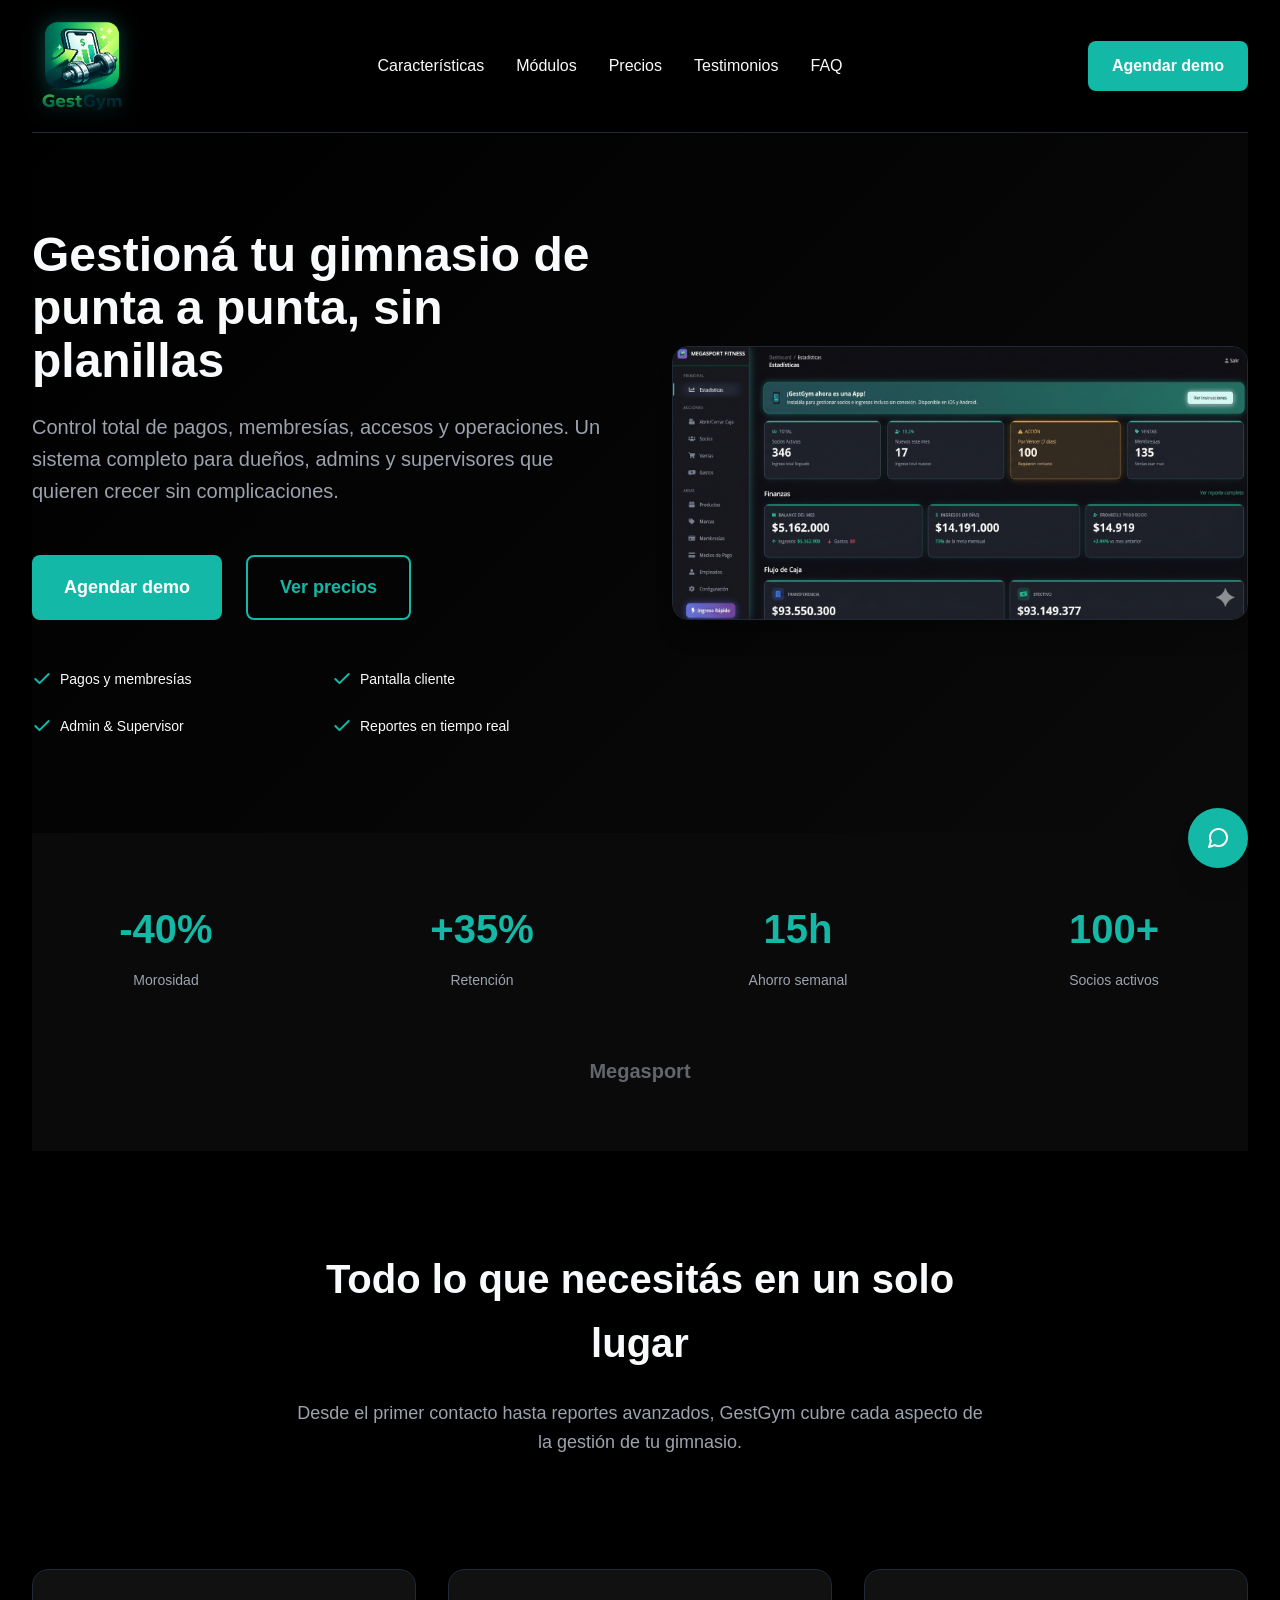
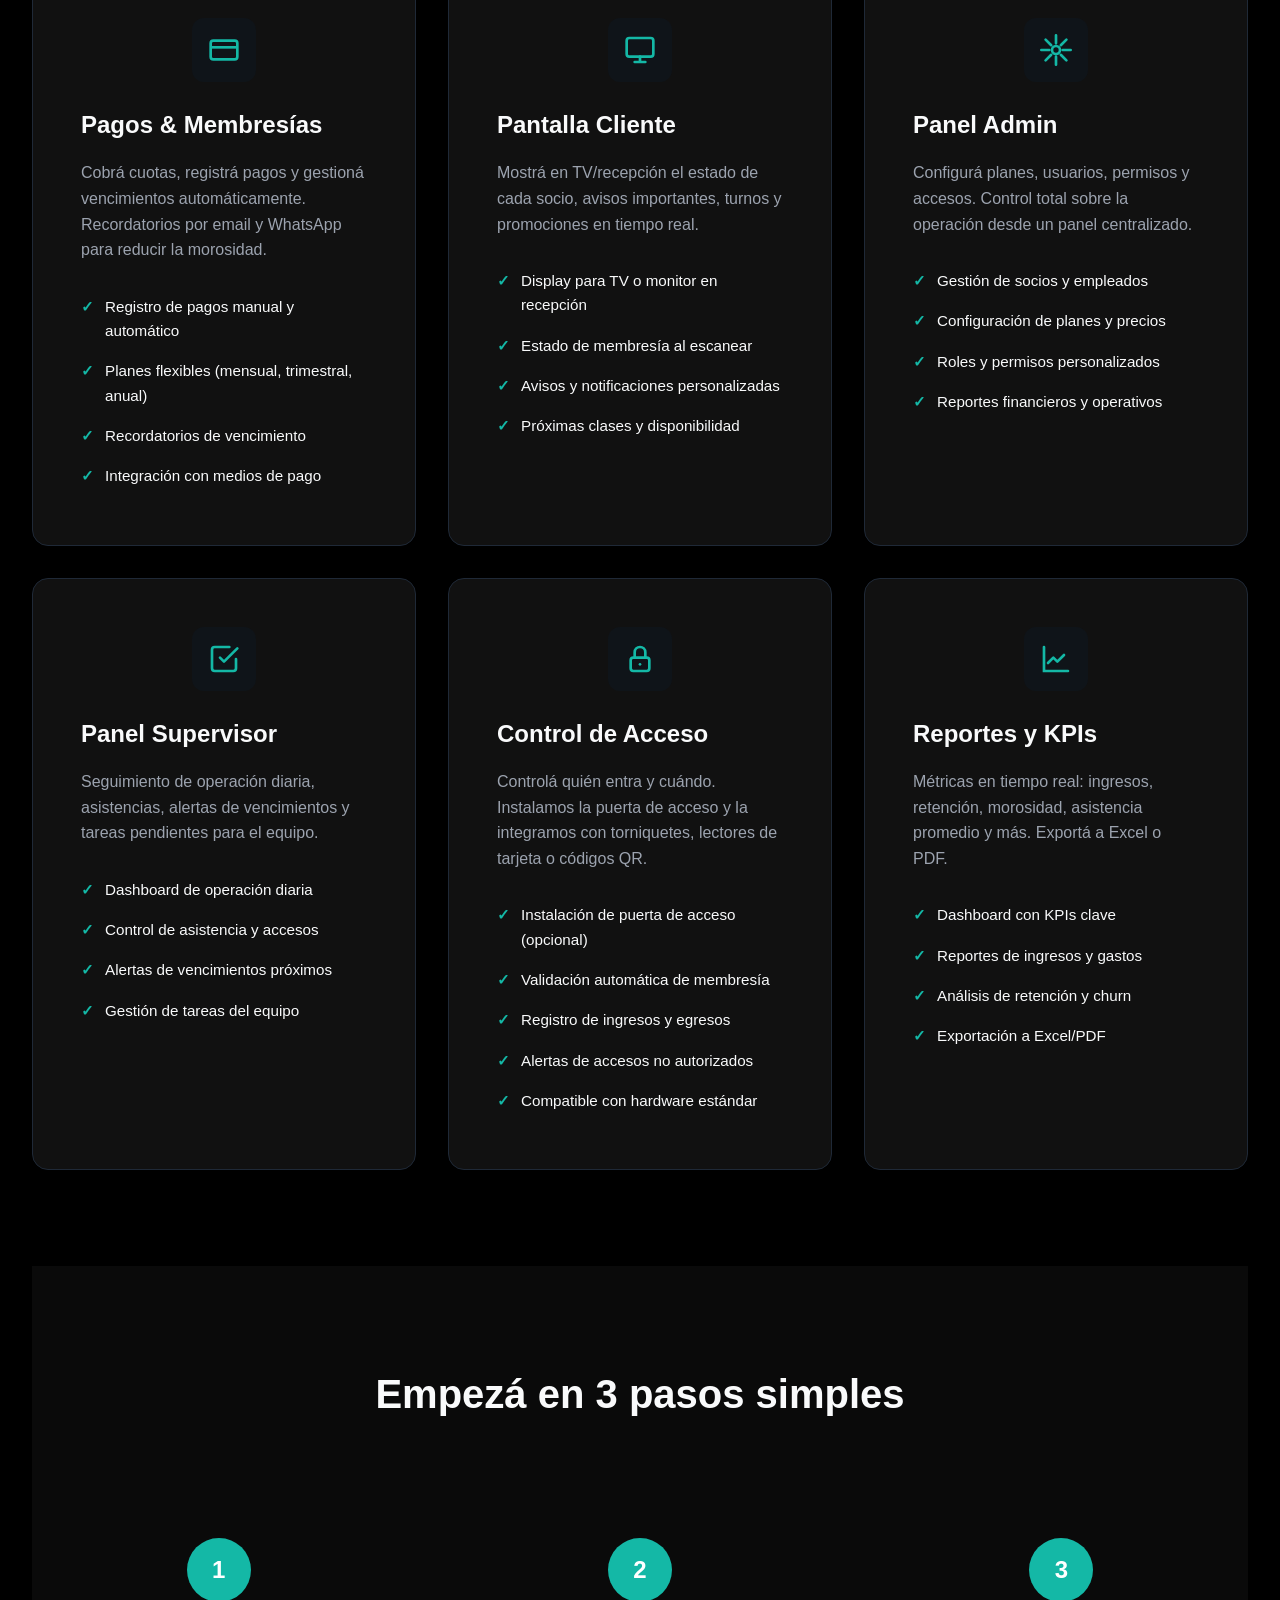
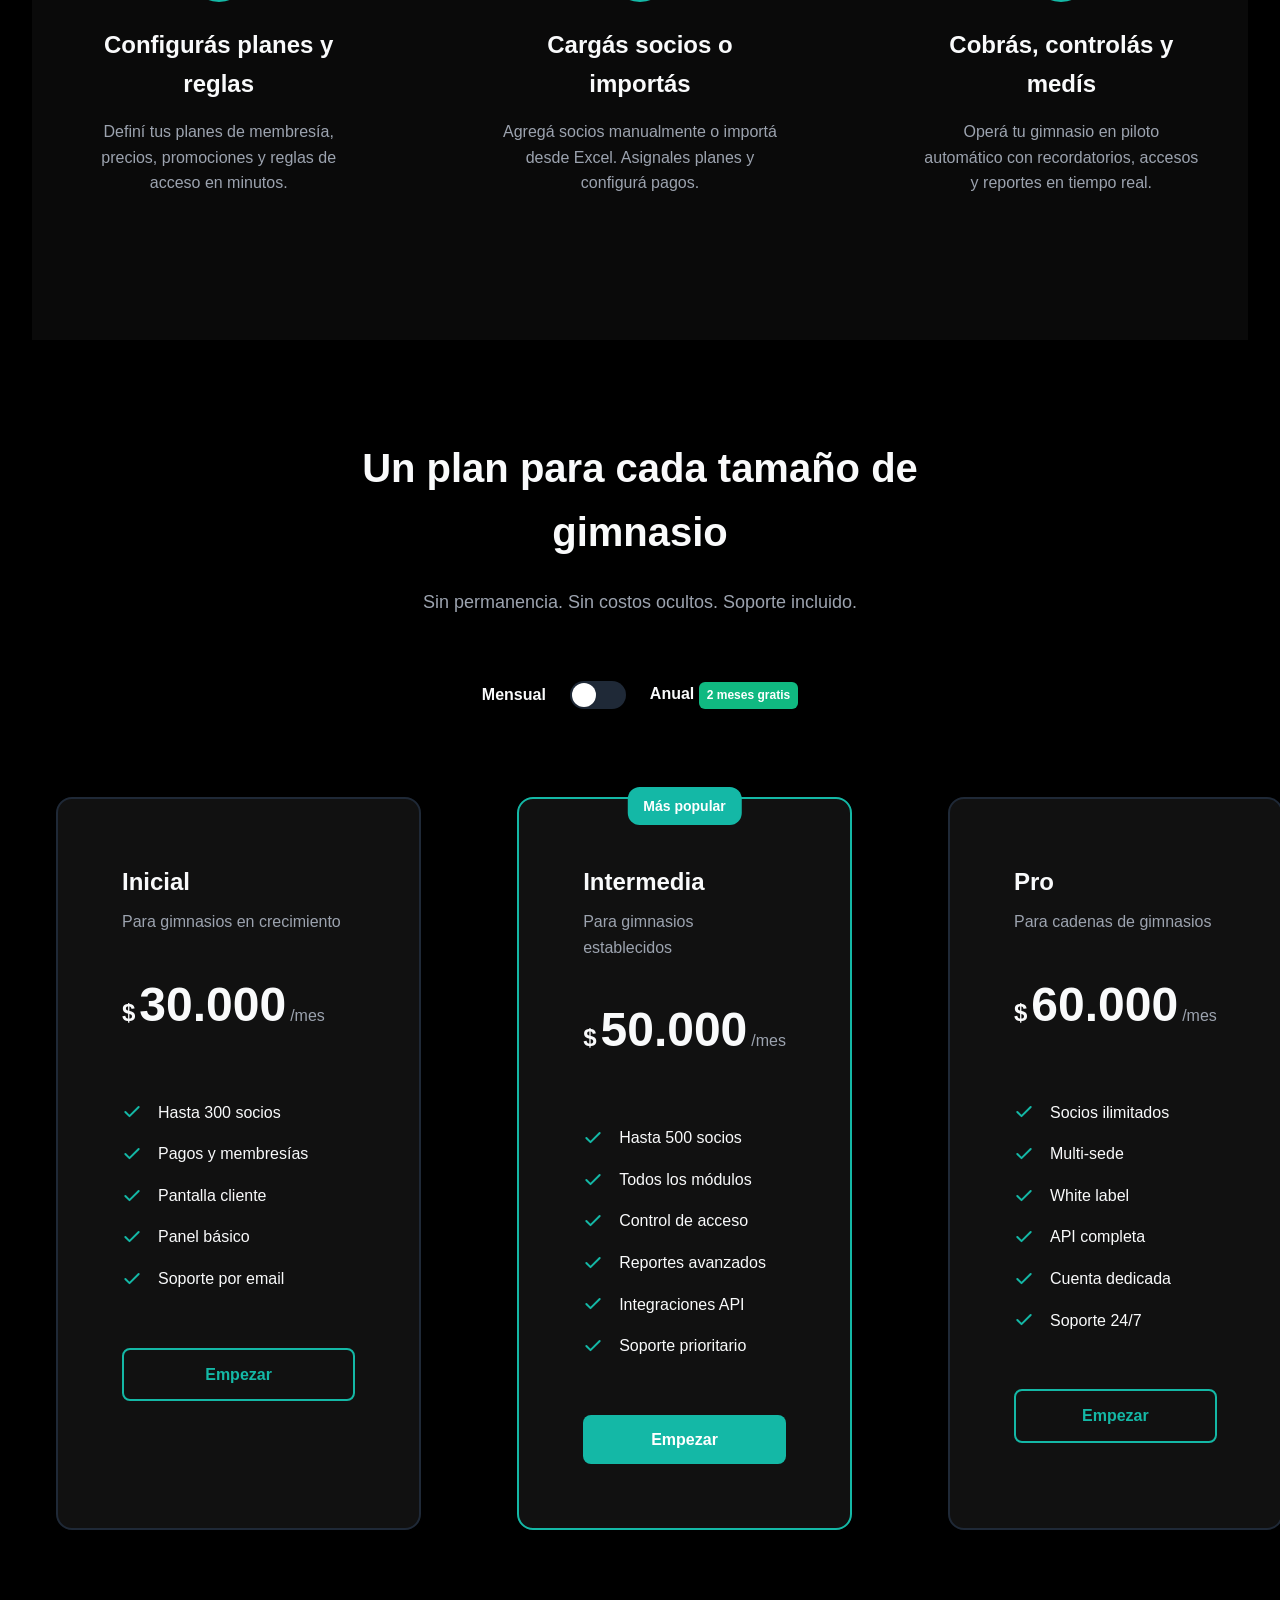
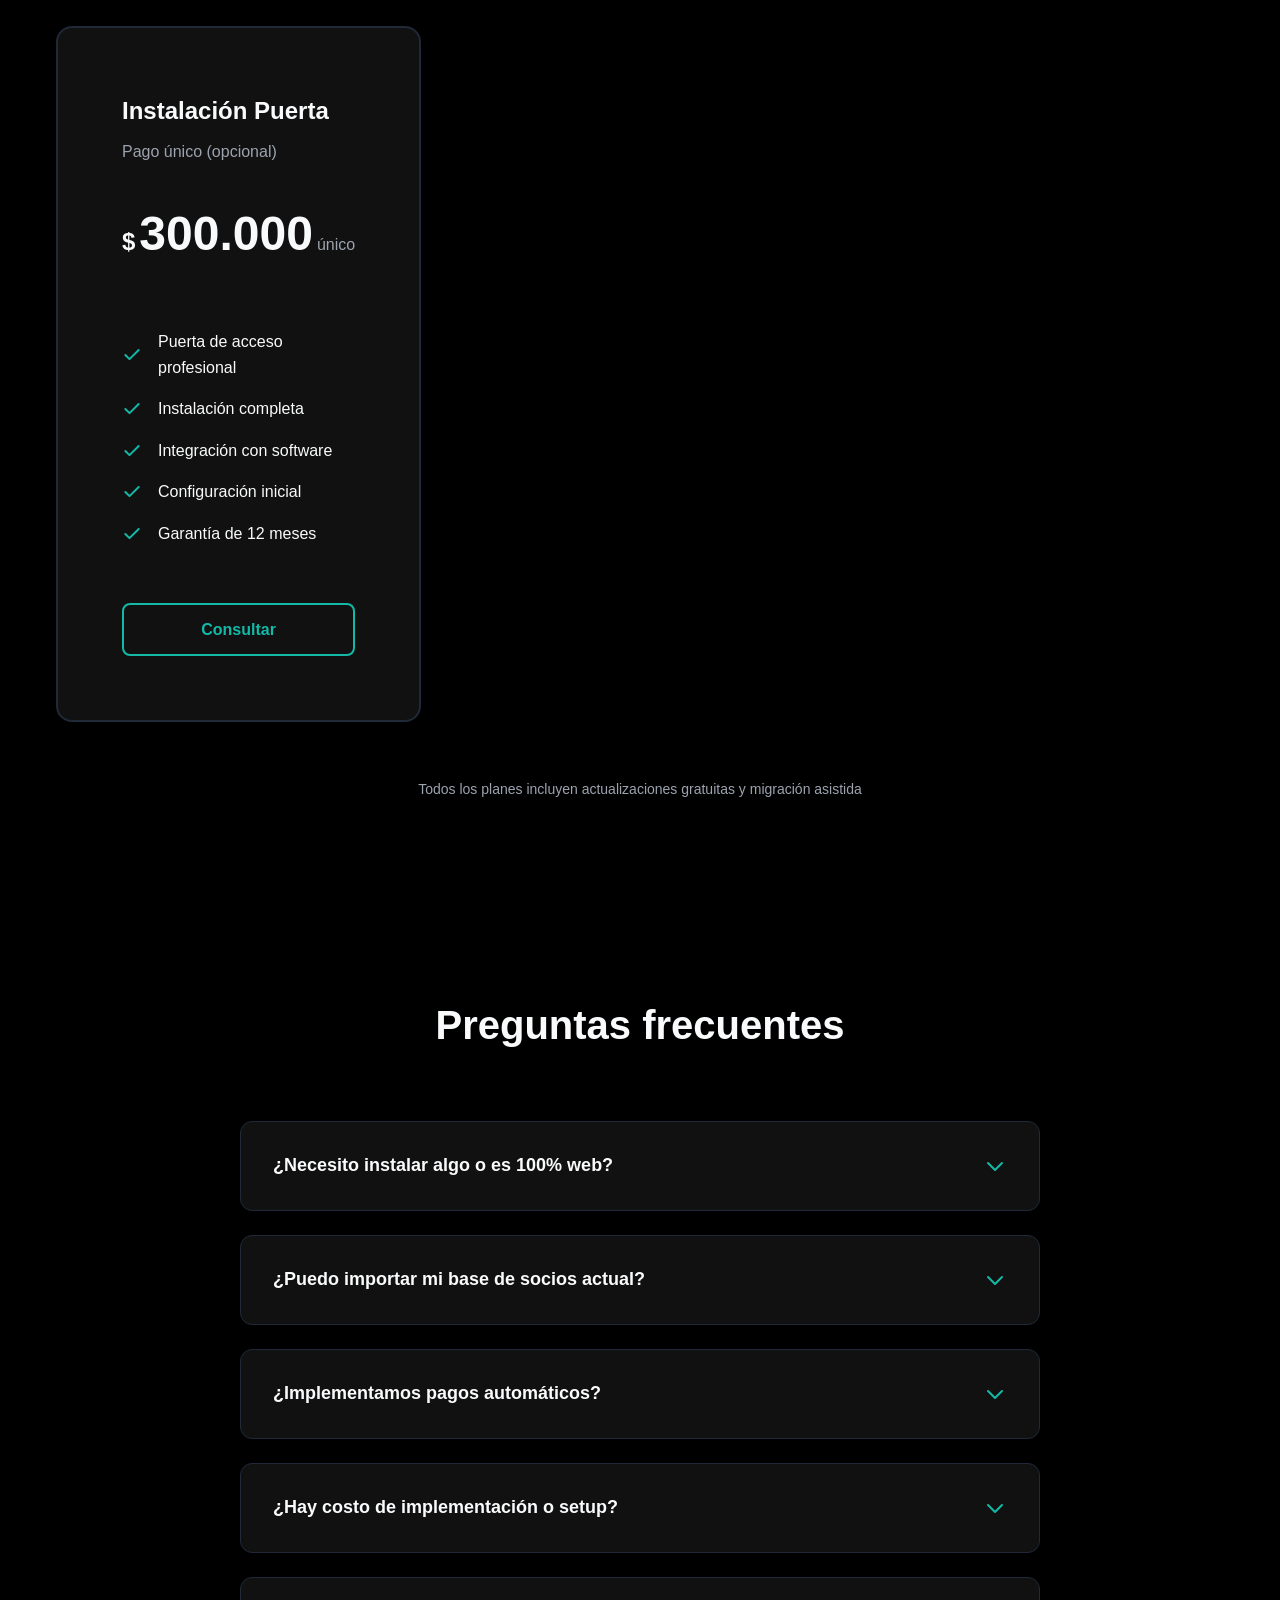
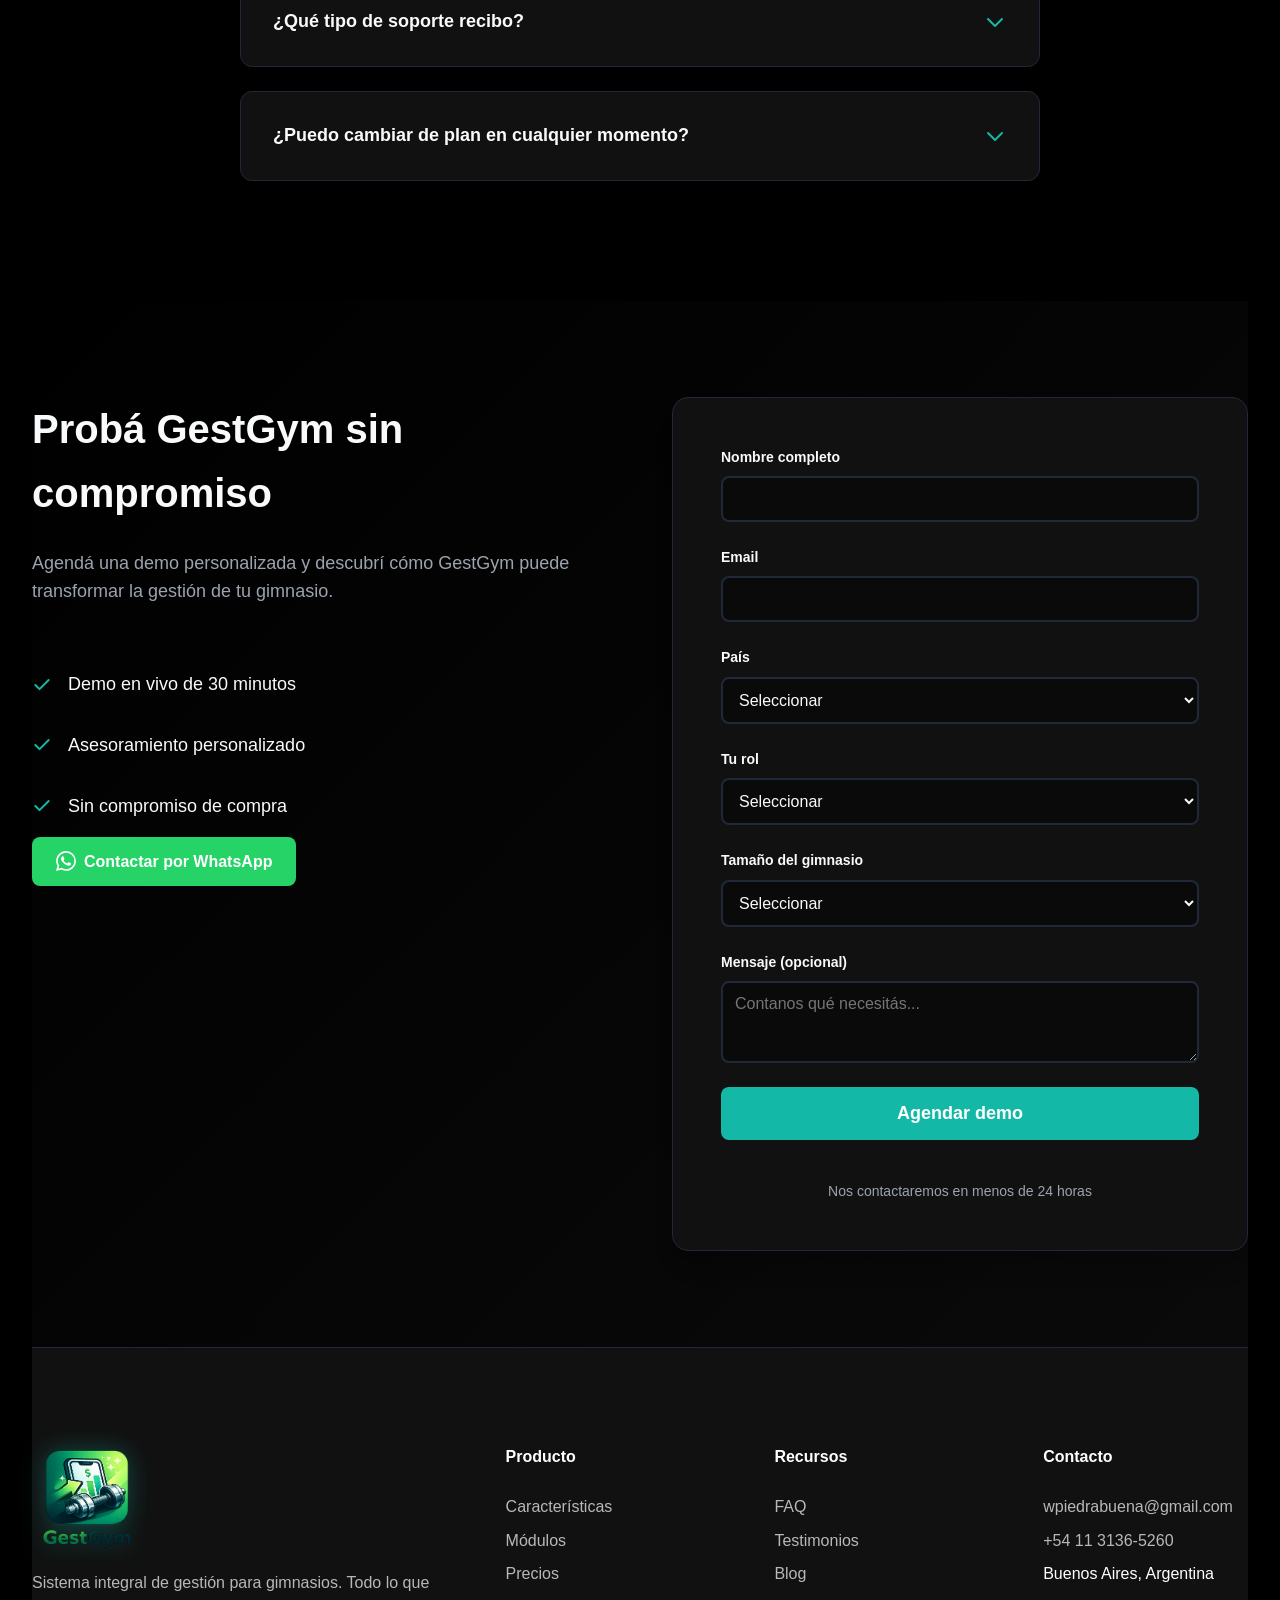
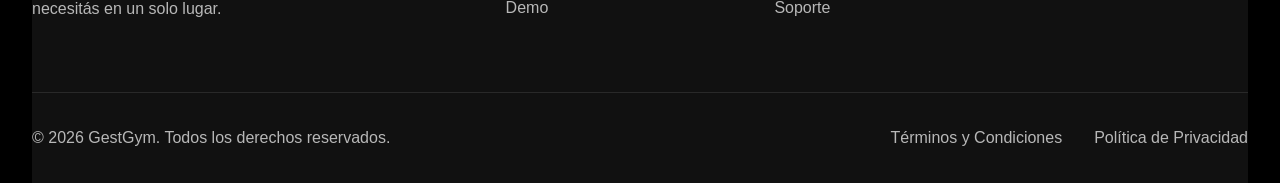
==== index.html @ 3ec6bc22 "varios" ====
<!DOCTYPE html>
<html lang="es">

<head>
    <meta charset="UTF-8">
    <meta name="viewport" content="width=device-width, initial-scale=1.0">
    <meta name="description"
        content="GestGym: Sistema integral de gestión para gimnasios. Pagos, control de acceso, pantalla cliente, admin y supervisor. Reduce morosidad y mejora la retención.">
    <meta name="keywords" content="gestión gimnasios, software gimnasio, pagos membresías, control acceso">

    <!-- Open Graph / Facebook -->
    <meta property="og:type" content="website">
    <meta property="og:title" content="GestGym - Sistema Integral de Gestión para Gimnasios">
    <meta property="og:description"
        content="Gestioná tu gimnasio de punta a punta: pagos, control operativo, pantalla cliente, admin y supervisor. Sin planillas, sin complicaciones.">
    <meta property="og:url" content="https://www.gestgym.com">

    <!-- Twitter -->
    <meta name="twitter:card" content="summary_large_image">
    <meta name="twitter:title" content="GestGym - Sistema Integral de Gestión para Gimnasios">
    <meta name="twitter:description"
        content="Gestioná tu gimnasio de punta a punta: pagos, control operativo, pantalla cliente, admin y supervisor.">

    <title>GestGym - Sistema Integral de Gestión para Gimnasios</title>

    <!-- JSON-LD Schema -->
    <script type="application/ld+json">
    {
      "@context": "https://schema.org",
      "@type": "SoftwareApplication",
      "name": "GestGym",
      "applicationCategory": "BusinessApplication",
      "operatingSystem": "Web",
      "description": "Sistema integral de gestión para gimnasios con módulos de pagos, control de acceso, pantalla cliente, admin y supervisor.",
      "offers": {
        "@type": "AggregateOffer",
        "priceCurrency": "USD",
        "lowPrice": "49",
        "highPrice": "199"
      },
      "url": "https://www.gestgym.com",
      "aggregateRating": {
        "@type": "AggregateRating",
        "ratingValue": "4.8",
        "ratingCount": "127"
      }
    }
    </script>

    <link rel="stylesheet" href="styles.css">
</head>

<body>
    <!-- Loader removed -->

    <!-- Header Sticky -->
    <header class="header" id="header">
        <div class="container">
            <div class="header-content">
                <a href="#hero" class="logo" aria-label="GestGym">
                    <img src="logo-192.png" alt="Logo GestGym" class="logo-image">
                </a>
                <nav class="nav" id="nav">
                    <a href="#features" class="nav-link">Características</a>
                    <a href="#modules" class="nav-link">Módulos</a>
                    <a href="#pricing" class="nav-link">Precios</a>
                    <a href="#testimonials" class="nav-link">Testimonios</a>
                    <a href="#faq" class="nav-link">FAQ</a>
                </nav>
                <a href="#demo" class="btn btn-primary">Agendar demo</a>
                <button class="menu-toggle" id="menuToggle" aria-label="Abrir menú">
                    <span></span>
                    <span></span>
                    <span></span>
                </button>
            </div>
        </div>
    </header>

    <!-- Hero Section -->
    <section class="hero" id="hero">
        <div class="container">
            <div class="hero-content">
                <div class="hero-text">
                    <h1 class="hero-title">Gestioná tu gimnasio de punta a punta, sin planillas</h1>
                    <p class="hero-subtitle">Control total de pagos, membresías, accesos y operaciones. Un sistema
                        completo para dueños, admins y supervisores que quieren crecer sin complicaciones.</p>
                    <div class="hero-ctas">
                        <a href="#demo" class="btn btn-primary btn-lg">Agendar demo</a>
                        <a href="#pricing" class="btn btn-secondary btn-lg">Ver precios</a>
                    </div>
                    <div class="hero-features">
                        <div class="hero-feature">
                            <svg width="20" height="20" viewBox="0 0 20 20" fill="none"
                                xmlns="http://www.w3.org/2000/svg">
                                <path d="M16.667 5L7.5 14.167 3.333 10" stroke="currentColor" stroke-width="2"
                                    stroke-linecap="round" stroke-linejoin="round" />
                            </svg>
                            <span>Pagos y membresías</span>
                        </div>
                        <div class="hero-feature">
                            <svg width="20" height="20" viewBox="0 0 20 20" fill="none"
                                xmlns="http://www.w3.org/2000/svg">
                                <path d="M16.667 5L7.5 14.167 3.333 10" stroke="currentColor" stroke-width="2"
                                    stroke-linecap="round" stroke-linejoin="round" />
                            </svg>
                            <span>Pantalla cliente</span>
                        </div>
                        <div class="hero-feature">
                            <svg width="20" height="20" viewBox="0 0 20 20" fill="none"
                                xmlns="http://www.w3.org/2000/svg">
                                <path d="M16.667 5L7.5 14.167 3.333 10" stroke="currentColor" stroke-width="2"
                                    stroke-linecap="round" stroke-linejoin="round" />
                            </svg>
                            <span>Admin & Supervisor</span>
                        </div>
                        <div class="hero-feature">
                            <svg width="20" height="20" viewBox="0 0 20 20" fill="none"
                                xmlns="http://www.w3.org/2000/svg">
                                <path d="M16.667 5L7.5 14.167 3.333 10" stroke="currentColor" stroke-width="2"
                                    stroke-linecap="round" stroke-linejoin="round" />
                            </svg>
                            <span>Reportes en tiempo real</span>
                        </div>
                    </div>
                </div>
                <div class="hero-image">
                    <img src="hero_dash.png" alt="Vista del dashboard de GestGym" class="hero-dashboard-image">
                </div>
            </div>
        </div>
    </section>

    <!-- Social Proof -->
    <section class="social-proof">
        <div class="container">
            <div class="stats">
                <div class="stat">
                    <div class="stat-value">-40%</div>
                    <div class="stat-label">Morosidad</div>
                </div>
                <div class="stat">
                    <div class="stat-value">+35%</div>
                    <div class="stat-label">Retención</div>
                </div>
                <div class="stat">
                    <div class="stat-value">15h</div>
                    <div class="stat-label">Ahorro semanal</div>
                </div>
                <div class="stat">
                    <div class="stat-value">100+</div>
                    <div class="stat-label">Socios activos</div>
                </div>
            </div>
            <div class="brands">
                <div class="brand-logo">Megasport</div>
            </div>
        </div>
    </section>

    <!-- Features Overview -->
    <section class="features" id="features">
        <div class="container">
            <div class="section-header">
                <h2 class="section-title">Todo lo que necesitás en un solo lugar</h2>
                <p class="section-subtitle">Desde el primer contacto hasta reportes avanzados, GestGym cubre cada
                    aspecto de la gestión de tu gimnasio.</p>
            </div>
        </div>
    </section>

    <!-- Modules -->
    <section class="modules" id="modules">
        <div class="container">
            <div class="modules-grid">
                <!-- Module 1: Pagos & Membresías -->
                <div class="module-card reveal">
                    <div class="module-icon">
                        <svg width="32" height="32" viewBox="0 0 24 24" fill="none" xmlns="http://www.w3.org/2000/svg">
                            <rect x="2" y="5" width="20" height="14" rx="2" stroke="currentColor" stroke-width="2" />
                            <path d="M2 10h20" stroke="currentColor" stroke-width="2" />
                        </svg>
                    </div>
                    <h3 class="module-title">Pagos & Membresías</h3>
                    <p class="module-description">Cobrá cuotas, registrá pagos y gestioná vencimientos automáticamente.
                        Recordatorios por email y WhatsApp para reducir la morosidad.</p>
                    <ul class="module-list">
                        <li>Registro de pagos manual y automático</li>
                        <li>Planes flexibles (mensual, trimestral, anual)</li>
                        <li>Recordatorios de vencimiento</li>
                        <li>Integración con medios de pago</li>
                    </ul>
                </div>

                <!-- Module 2: Pantalla Cliente -->
                <div class="module-card reveal">
                    <div class="module-icon">
                        <svg width="32" height="32" viewBox="0 0 24 24" fill="none" xmlns="http://www.w3.org/2000/svg">
                            <rect x="2" y="3" width="20" height="14" rx="2" stroke="currentColor" stroke-width="2" />
                            <path d="M8 21h8M12 17v4" stroke="currentColor" stroke-width="2" stroke-linecap="round" />
                        </svg>
                    </div>
                    <h3 class="module-title">Pantalla Cliente</h3>
                    <p class="module-description">Mostrá en TV/recepción el estado de cada socio, avisos importantes,
                        turnos y promociones en tiempo real.</p>
                    <ul class="module-list">
                        <li>Display para TV o monitor en recepción</li>
                        <li>Estado de membresía al escanear</li>
                        <li>Avisos y notificaciones personalizadas</li>
                        <li>Próximas clases y disponibilidad</li>
                    </ul>
                </div>

                <!-- Module 3: Panel Admin -->
                <div class="module-card reveal">
                    <div class="module-icon">
                        <svg width="32" height="32" viewBox="0 0 24 24" fill="none" xmlns="http://www.w3.org/2000/svg">
                            <circle cx="12" cy="12" r="3" stroke="currentColor" stroke-width="2" />
                            <path
                                d="M12 1v6M12 17v6M4.2 4.2l4.2 4.2M15.6 15.6l4.2 4.2M1 12h6M17 12h6M4.2 19.8l4.2-4.2M15.6 8.4l4.2-4.2"
                                stroke="currentColor" stroke-width="2" stroke-linecap="round" />
                        </svg>
                    </div>
                    <h3 class="module-title">Panel Admin</h3>
                    <p class="module-description">Configurá planes, usuarios, permisos y accesos. Control total sobre la
                        operación desde un panel centralizado.</p>
                    <ul class="module-list">
                        <li>Gestión de socios y empleados</li>
                        <li>Configuración de planes y precios</li>
                        <li>Roles y permisos personalizados</li>
                        <li>Reportes financieros y operativos</li>
                    </ul>
                </div>

                <!-- Module 4: Panel Supervisor -->
                <div class="module-card reveal">
                    <div class="module-icon">
                        <svg width="32" height="32" viewBox="0 0 24 24" fill="none" xmlns="http://www.w3.org/2000/svg">
                            <path d="M9 11l3 3L22 4" stroke="currentColor" stroke-width="2" stroke-linecap="round"
                                stroke-linejoin="round" />
                            <path d="M21 12v7a2 2 0 01-2 2H5a2 2 0 01-2-2V5a2 2 0 012-2h11" stroke="currentColor"
                                stroke-width="2" stroke-linecap="round" />
                        </svg>
                    </div>
                    <h3 class="module-title">Panel Supervisor</h3>
                    <p class="module-description">Seguimiento de operación diaria, asistencias, alertas de vencimientos
                        y tareas pendientes para el equipo.</p>
                    <ul class="module-list">
                        <li>Dashboard de operación diaria</li>
                        <li>Control de asistencia y accesos</li>
                        <li>Alertas de vencimientos próximos</li>
                        <li>Gestión de tareas del equipo</li>
                    </ul>
                </div>

                <!-- Module 5: Control de Acceso -->
                <div class="module-card reveal">
                    <div class="module-icon">
                        <svg width="32" height="32" viewBox="0 0 24 24" fill="none" xmlns="http://www.w3.org/2000/svg">
                            <rect x="5" y="11" width="14" height="10" rx="2" stroke="currentColor" stroke-width="2" />
                            <path d="M12 17a1 1 0 100-2 1 1 0 000 2z" fill="currentColor" />
                            <path d="M8 11V7a4 4 0 118 0v4" stroke="currentColor" stroke-width="2"
                                stroke-linecap="round" />
                        </svg>
                    </div>
                    <h3 class="module-title">Control de Acceso</h3>
                    <p class="module-description">Controlá quién entra y cuándo. Instalamos la puerta de acceso y la
                        integramos con torniquetes, lectores
                        de tarjeta o códigos QR.</p>
                    <ul class="module-list">
                        <li>Instalación de puerta de acceso (opcional)</li>
                        <li>Validación automática de membresía</li>
                        <li>Registro de ingresos y egresos</li>
                        <li>Alertas de accesos no autorizados</li>
                        <li>Compatible con hardware estándar</li>
                    </ul>
                </div>

                <!-- Module 6: Reportes y KPIs -->
                <div class="module-card reveal">
                    <div class="module-icon">
                        <svg width="32" height="32" viewBox="0 0 24 24" fill="none" xmlns="http://www.w3.org/2000/svg">
                            <path d="M3 3v18h18" stroke="currentColor" stroke-width="2" stroke-linecap="round" />
                            <path d="M18 9l-5 5-3-3-4 4" stroke="currentColor" stroke-width="2" stroke-linecap="round"
                                stroke-linejoin="round" />
                        </svg>
                    </div>
                    <h3 class="module-title">Reportes y KPIs</h3>
                    <p class="module-description">Métricas en tiempo real: ingresos, retención, morosidad, asistencia
                        promedio y más. Exportá a Excel o PDF.</p>
                    <ul class="module-list">
                        <li>Dashboard con KPIs clave</li>
                        <li>Reportes de ingresos y gastos</li>
                        <li>Análisis de retención y churn</li>
                        <li>Exportación a Excel/PDF</li>
                    </ul>
                </div>
            </div>
        </div>
    </section>

    <!-- How it Works -->
    <section class="how-it-works">
        <div class="container">
            <div class="section-header">
                <h2 class="section-title">Empezá en 3 pasos simples</h2>
            </div>
            <div class="steps">
                <div class="step reveal">
                    <div class="step-number">1</div>
                    <h3 class="step-title">Configurás planes y reglas</h3>
                    <p class="step-description">Definí tus planes de membresía, precios, promociones y reglas de acceso
                        en minutos.</p>
                </div>
                <div class="step reveal">
                    <div class="step-number">2</div>
                    <h3 class="step-title">Cargás socios o importás</h3>
                    <p class="step-description">Agregá socios manualmente o importá desde Excel. Asignales planes y
                        configurá pagos.</p>
                </div>
                <div class="step reveal">
                    <div class="step-number">3</div>
                    <h3 class="step-title">Cobrás, controlás y medís</h3>
                    <p class="step-description">Operá tu gimnasio en piloto automático con recordatorios, accesos y
                        reportes en tiempo real.</p>
                </div>
            </div>
        </div>
    </section>

    <!-- Pricing -->
    <section class="pricing" id="pricing">
        <div class="container">
            <div class="section-header">
                <h2 class="section-title">Un plan para cada tamaño de gimnasio</h2>
                <p class="section-subtitle">Sin permanencia. Sin costos ocultos. Soporte incluido.</p>
            </div>

            <!-- Pricing Toggle -->
            <div class="pricing-toggle">
                <span class="toggle-label">Mensual</span>
                <button class="toggle-switch" id="pricingToggle" aria-label="Alternar entre mensual y anual">
                    <span class="toggle-slider"></span>
                </button>
                <span class="toggle-label">Anual <span class="toggle-discount">2 meses gratis</span></span>
            </div>

            <div class="pricing-grid" id="pricingGrid"></div>

            <p class="pricing-note">Todos los planes incluyen actualizaciones gratuitas y migración asistida</p>
        </div>
    </section>

    <!-- Testimonials
    <section class="testimonials" id="testimonials">
        <div class="container">
            <div class="section-header">
                <h2 class="section-title">Lo que dicen nuestros clientes</h2>
            </div>
            <div class="testimonials-grid">
                <div class="testimonial-card reveal">
                    <div class="testimonial-rating">
                        <span>⭐⭐⭐⭐⭐</span>
                    </div>
                    <p class="testimonial-text">"Antes perdía horas en Excel controlando pagos. Con GestGym todo es
                        automático: me avisa vencimientos, envía recordatorios y tengo reportes al instante. Reducimos
                        la morosidad un 45%."</p>
                    <div class="testimonial-author">
                        <div class="author-avatar">MR</div>
                        <div>
                            <div class="author-name">Martín Rodríguez</div>
                            <div class="author-role">Dueño, FitZone</div>
                        </div>
                    </div>
                </div>

                <div class="testimonial-card reveal">
                    <div class="testimonial-rating">
                        <span>⭐⭐⭐⭐⭐</span>
                    </div>
                    <p class="testimonial-text">"El panel de admin es súper intuitivo. Puedo gestionar 3 sedes desde un
                        solo lugar, ver reportes consolidados y configurar todo sin llamar a soporte. La pantalla
                        cliente es un plus que encanta a los socios."</p>
                    <div class="testimonial-author">
                        <div class="author-avatar">LC</div>
                        <div>
                            <div class="author-name">Laura Castro</div>
                            <div class="author-role">Administradora, PowerGym</div>
                        </div>
                    </div>
                </div>

                <div class="testimonial-card reveal">
                    <div class="testimonial-rating">
                        <span>⭐⭐⭐⭐⭐</span>
                    </div>
                    <p class="testimonial-text">"Como supervisor, necesito ver en tiempo real quién ingresó, quién está
                        por vencer y qué tareas tengo pendientes. GestGym me da toda esa info en un dashboard claro.
                        Ahorro 15 horas por semana."</p>
                    <div class="testimonial-author">
                        <div class="author-avatar">JS</div>
                        <div>
                            <div class="author-name">Javier Sosa</div>
                            <div class="author-role">Supervisor, BodyFit</div>
                        </div>
                    </div>
                </div>
            </div>
        </div>
    </section> -->

    <!-- FAQ -->
    <section class="faq" id="faq">
        <div class="container">
            <div class="section-header">
                <h2 class="section-title">Preguntas frecuentes</h2>
            </div>
            <div class="faq-list">
                <div class="faq-item reveal">
                    <button class="faq-question" aria-expanded="false">
                        <span>¿Necesito instalar algo o es 100% web?</span>
                        <svg class="faq-icon" width="24" height="24" viewBox="0 0 24 24" fill="none">
                            <path d="M19 9l-7 7-7-7" stroke="currentColor" stroke-width="2" stroke-linecap="round"
                                stroke-linejoin="round" />
                        </svg>
                    </button>
                    <div class="faq-answer">
                        <p>GestGym es 100% web. Accedés desde cualquier navegador, en cualquier dispositivo. No hay nada
                            que instalar ni actualizar manualmente.</p>
                    </div>
                </div>

                <div class="faq-item reveal">
                    <button class="faq-question" aria-expanded="false">
                        <span>¿Puedo importar mi base de socios actual?</span>
                        <svg class="faq-icon" width="24" height="24" viewBox="0 0 24 24" fill="none">
                            <path d="M19 9l-7 7-7-7" stroke="currentColor" stroke-width="2" stroke-linecap="round"
                                stroke-linejoin="round" />
                        </svg>
                    </button>
                    <div class="faq-answer">
                        <p>Sí, podés importar tu base desde Excel. Te acompañamos en la migración sin cargo para que
                            arranques sin perder datos.</p>
                    </div>
                </div>

                <div class="faq-item reveal">
                    <button class="faq-question" aria-expanded="false">
                        <span>¿Implementamos pagos automáticos?</span>
                        <svg class="faq-icon" width="24" height="24" viewBox="0 0 24 24" fill="none">
                            <path d="M19 9l-7 7-7-7" stroke="currentColor" stroke-width="2" stroke-linecap="round"
                                stroke-linejoin="round" />
                        </svg>
                    </button>
                    <div class="faq-answer">
                        <p>Sí, nos integramos con MercadoPago.</p>
                    </div>
                </div>

                <div class="faq-item reveal">
                    <button class="faq-question" aria-expanded="false">
                        <span>¿Hay costo de implementación o setup?</span>
                        <svg class="faq-icon" width="24" height="24" viewBox="0 0 24 24" fill="none">
                            <path d="M19 9l-7 7-7-7" stroke="currentColor" stroke-width="2" stroke-linecap="round"
                                stroke-linejoin="round" />
                        </svg>
                    </button>
                    <div class="faq-answer">
                        <p>No, la configuración inicial y migración están incluidas sin cargo. Solo pagás la suscripción
                            mensual o anual que elijas.</p>
                    </div>
                </div>

                <div class="faq-item reveal">
                    <button class="faq-question" aria-expanded="false">
                        <span>¿Qué tipo de soporte recibo?</span>
                        <svg class="faq-icon" width="24" height="24" viewBox="0 0 24 24" fill="none">
                            <path d="M19 9l-7 7-7-7" stroke="currentColor" stroke-width="2" stroke-linecap="round"
                                stroke-linejoin="round" />
                        </svg>
                    </button>
                    <div class="faq-answer">
                        <p>Todos los planes incluyen soporte. El plan Starter tiene email, Pro soporte prioritario, y
                            Enterprise cuenta dedicada 24/7.</p>
                    </div>
                </div>

                <div class="faq-item reveal">
                    <button class="faq-question" aria-expanded="false">
                        <span>¿Puedo cambiar de plan en cualquier momento?</span>
                        <svg class="faq-icon" width="24" height="24" viewBox="0 0 24 24" fill="none">
                            <path d="M19 9l-7 7-7-7" stroke="currentColor" stroke-width="2" stroke-linecap="round"
                                stroke-linejoin="round" />
                        </svg>
                    </button>
                    <div class="faq-answer">
                        <p>Sí, podés upgradear o downgradear tu plan cuando quieras. Sin permanencia ni penalidades.</p>
                    </div>
                </div>
            </div>
        </div>
    </section>

    <!-- Demo Form CTA -->
    <section class="demo-cta" id="demo">
        <div class="container">
            <div class="demo-content">
                <div class="demo-text">
                    <h2 class="demo-title">Probá GestGym sin compromiso</h2>
                    <p class="demo-subtitle">Agendá una demo personalizada y descubrí cómo GestGym puede transformar la
                        gestión de tu gimnasio.</p>
                    <ul class="demo-benefits">
                        <li>
                            <svg width="20" height="20" viewBox="0 0 20 20" fill="none">
                                <path d="M16.667 5L7.5 14.167 3.333 10" stroke="currentColor" stroke-width="2"
                                    stroke-linecap="round" stroke-linejoin="round" />
                            </svg>
                            Demo en vivo de 30 minutos
                        </li>
                        <li>
                            <svg width="20" height="20" viewBox="0 0 20 20" fill="none">
                                <path d="M16.667 5L7.5 14.167 3.333 10" stroke="currentColor" stroke-width="2"
                                    stroke-linecap="round" stroke-linejoin="round" />
                            </svg>
                            Asesoramiento personalizado
                        </li>
                        <li>
                            <svg width="20" height="20" viewBox="0 0 20 20" fill="none">
                                <path d="M16.667 5L7.5 14.167 3.333 10" stroke="currentColor" stroke-width="2"
                                    stroke-linecap="round" stroke-linejoin="round" />
                            </svg>
                            Sin compromiso de compra
                        </li>
                    </ul>
                    <a href="https://wa.me/5491131365260?text=Estoy%20interesado%20en%20una%20demo%20del%20producto"
                        class="btn btn-whatsapp" target="_blank" rel="noopener noreferrer">
                        <svg width="20" height="20" viewBox="0 0 24 24" fill="none" xmlns="http://www.w3.org/2000/svg">
                            <path
                                d="M17.472 14.382c-.297-.149-1.758-.867-2.03-.967-.273-.099-.471-.148-.67.15-.197.297-.767.966-.94 1.164-.173.199-.347.223-.644.075-.297-.15-1.255-.463-2.39-1.475-.883-.788-1.48-1.761-1.653-2.059-.173-.297-.018-.458.13-.606.134-.133.298-.347.446-.52.149-.174.198-.298.298-.497.099-.198.05-.371-.025-.52-.075-.149-.669-1.612-.916-2.207-.242-.579-.487-.5-.669-.51-.173-.008-.371-.01-.57-.01-.198 0-.52.074-.792.372-.272.297-1.04 1.016-1.04 2.479 0 1.462 1.065 2.875 1.213 3.074.149.198 2.096 3.2 5.077 4.487.709.306 1.262.489 1.694.625.712.227 1.36.195 1.871.118.571-.085 1.758-.719 2.006-1.413.248-.694.248-1.289.173-1.413-.074-.124-.272-.198-.57-.347m-5.421 7.403h-.004a9.87 9.87 0 01-5.031-1.378l-.361-.214-3.741.982.998-3.648-.235-.374a9.86 9.86 0 01-1.51-5.26c.001-5.45 4.436-9.884 9.888-9.884 2.64 0 5.122 1.03 6.988 2.898a9.825 9.825 0 012.893 6.994c-.003 5.45-4.437 9.884-9.885 9.884m8.413-18.297A11.815 11.815 0 0012.05 0C5.495 0 .16 5.335.157 11.892c0 2.096.547 4.142 1.588 5.945L.057 24l6.305-1.654a11.882 11.882 0 005.683 1.448h.005c6.554 0 11.89-5.335 11.893-11.893a11.821 11.821 0 00-3.48-8.413Z"
                                fill="currentColor" />
                        </svg>
                        Contactar por WhatsApp
                    </a>
                </div>
                <div class="demo-form-container">
                    <form id="demoForm" class="demo-form" action="https://api.web3forms.com/submit" method="POST"
                        novalidate>
                        <!-- Web3Forms Access Key -->
                        <input type="hidden" name="access_key" value="cbc87930-ddf4-47d3-9d2a-d54eeae03ed0">
                        <input type="hidden" name="subject" value="GestGym">
                        <input type="hidden" name="from_name" value="GestGym Posible Cliente">
                        <input type="hidden" name="redirect" value="false">

                        <div class="form-group">
                            <label for="name">Nombre completo</label>
                            <input type="text" id="name" name="nombre_completo" required aria-required="true">
                            <span class="error-message" id="nameError"></span>
                        </div>
                        <div class="form-group">
                            <label for="email">Email</label>
                            <input type="email" id="email" name="email" required aria-required="true">
                            <span class="error-message" id="emailError"></span>
                        </div>
                        <div class="form-group">
                            <label for="country">País</label>
                            <select id="country" name="pais" required aria-required="true">
                                <option value="">Seleccionar</option>
                                <option value="ARGENTINA">Argentina</option>
                                <option value="CHILE">Chile</option>
                                <option value="COLOMBIA">Colombia</option>
                                <option value="MEXICO">México</option>
                                <option value="PERU">Perú</option>
                                <option value="URUGUAY">Uruguay</option>
                                <option value="OTHER">Otro</option>
                            </select>
                            <span class="error-message" id="countryError"></span>
                        </div>
                        <div class="form-group">
                            <label for="role">Tu rol</label>
                            <select id="role" name="Tu rol" required aria-required="true">
                                <option value="">Seleccionar</option>
                                <option value="dueño">Dueño</option>
                                <option value="administrador">Administrador</option>
                                <option value="supervisor">Supervisor</option>
                                <option value="otro">Otro</option>
                            </select>
                            <span class="error-message" id="roleError"></span>
                        </div>
                        <div class="form-group">
                            <label for="gymSize">Tamaño del gimnasio</label>
                            <select id="gymSize" name="Tamaño GYM" required aria-required="true">
                                <option value="">Seleccionar</option>
                                <option value="100">Pequeño (menos de 100 socios)</option>
                                <option value="500">Mediano (100-500 socios)</option>
                                <option value="+500">Grande (más de 500 socios)</option>
                                <option value="cadena">Cadena (múltiples sedes)</option>
                            </select>
                            <span class="error-message" id="gymSizeError"></span>
                        </div>
                        <div class="form-group">
                            <label for="message">Mensaje (opcional)</label>
                            <textarea id="message" name="message" rows="3"
                                placeholder="Contanos qué necesitás..."></textarea>
                        </div>
                        <input type="hidden" id="selectedPlan" name="plan_seleccionado" value="">
                        <button type="submit" class="btn btn-primary btn-block btn-lg">Agendar demo</button>
                        <p class="form-note">Nos contactaremos en menos de 24 horas</p>
                    </form>
                </div>
            </div>
        </div>
    </section>

    <!-- Footer -->
    <footer class="footer">
        <div class="container">
            <div class="footer-content">
                <div class="footer-col">
                    <div class="footer-brand" aria-label="GestGym">
                        <img src="logo-192.png" alt="Logo GestGym" class="footer-logo-image">
                    </div>
                    <p class="footer-description">Sistema integral de gestión para gimnasios. Todo lo que necesitás en
                        un solo lugar.</p>
                </div>
                <div class="footer-col">
                    <h4 class="footer-heading">Producto</h4>
                    <ul class="footer-links">
                        <li><a href="#features">Características</a></li>
                        <li><a href="#modules">Módulos</a></li>
                        <li><a href="#pricing">Precios</a></li>
                        <li><a href="#demo">Demo</a></li>
                    </ul>
                </div>
                <div class="footer-col">
                    <h4 class="footer-heading">Recursos</h4>
                    <ul class="footer-links">
                        <li><a href="#faq">FAQ</a></li>
                        <li><a href="#testimonials">Testimonios</a></li>
                        <li><a href="#">Blog</a></li>
                        <li><a href="#">Soporte</a></li>
                    </ul>
                </div>
                <div class="footer-col">
                    <h4 class="footer-heading">Contacto</h4>
                    <ul class="footer-links">
                        <li><a href="mailto:wpiedrabuena@gmail.com">wpiedrabuena@gmail.com</a></li>
                        <li><a href="tel:+541131365260">+54 11 3136-5260</a></li>
                        <li>Buenos Aires, Argentina</li>
                    </ul>
                </div>
            </div>
            <div class="footer-bottom">
                <p>&copy; 2026 GestGym. Todos los derechos reservados.</p>
                <div class="footer-legal">
                    <a href="#">Términos y Condiciones</a>
                    <a href="#">Política de Privacidad</a>
                </div>
            </div>
        </div>
    </footer>

    <!-- Back to Top Button -->
    <button class="back-to-top" id="backToTop" aria-label="Volver arriba">
        <svg width="24" height="24" viewBox="0 0 24 24" fill="none">
            <path d="M12 19V5M5 12l7-7 7 7" stroke="currentColor" stroke-width="2" stroke-linecap="round"
                stroke-linejoin="round" />
        </svg>
    </button>

    <!-- Chat Widget -->
    <div class="chat-widget">
        <button class="chat-button" id="chatButton" aria-label="Abrir chat">
            <svg class="chat-icon" width="24" height="24" viewBox="0 0 24 24" fill="none">
                <path
                    d="M21 11.5a8.38 8.38 0 01-.9 3.8 8.5 8.5 0 01-7.6 4.7 8.38 8.38 0 01-3.8-.9L3 21l1.9-5.7a8.38 8.38 0 01-.9-3.8 8.5 8.5 0 014.7-7.6 8.38 8.38 0 013.8-.9h.5a8.48 8.48 0 018 8v.5z"
                    stroke="currentColor" stroke-width="2" stroke-linecap="round" stroke-linejoin="round" />
            </svg>
            <svg class="chat-close-icon" width="24" height="24" viewBox="0 0 24 24" fill="none">
                <path d="M18 6L6 18M6 6l12 12" stroke="currentColor" stroke-width="2" stroke-linecap="round"
                    stroke-linejoin="round" />
            </svg>
        </button>
        <div class="chat-panel" id="chatPanel">
            <div class="chat-header">
                <h3>Chat con GestGym</h3>
                <button class="chat-close-btn" id="chatCloseBtn" aria-label="Cerrar chat">
                    <svg width="20" height="20" viewBox="0 0 24 24" fill="none">
                        <path d="M18 6L6 18M6 6l12 12" stroke="currentColor" stroke-width="2" stroke-linecap="round"
                            stroke-linejoin="round" />
                    </svg>
                </button>
            </div>
            <div class="chat-messages" id="chatMessages">
                <div class="chat-message bot-message">
                    <div class="message-content">¡Hola! 👋 Soy el asistente de GestGym. ¿En qué puedo ayudarte?</div>
                </div>
            </div>
            <div class="chat-typing" id="chatTyping" style="display: none;">
                <span></span>
                <span></span>
                <span></span>
            </div>
            <div class="chat-input-container">
                <input type="text" class="chat-input" id="chatInput" placeholder="Escribe tu pregunta..."
                    aria-label="Escribe tu mensaje">
                <button class="chat-send-btn" id="chatSendBtn" aria-label="Enviar mensaje">
                    <svg width="20" height="20" viewBox="0 0 24 24" fill="none">
                        <path d="M22 2L11 13M22 2l-7 20-4-9-9-4 20-7z" stroke="currentColor" stroke-width="2"
                            stroke-linecap="round" stroke-linejoin="round" />
                    </svg>
                </button>
            </div>
        </div>
    </div>

    <script src="pricingPlans.js"></script>
    <script src="app.js"></script>
</body>

</html>
---- styles.css ----
/* ========================================
   CSS Variables & Reset
   ======================================== */
:root {
    /* Colors - Dark Theme */
    --color-primary: #14b8a6;
    --color-primary-dark: #0d9488;
    --color-primary-light: #2dd4bf;
    --color-secondary: #0f1419;
    --color-accent: #06b6d4;
    --color-text: #f9fafb;
    --color-text-light: #9ca3af;
    --color-bg: #000000;
    --color-bg-alt: #0a0a0a;
    --color-bg-card: #111111;
    --color-border: #1f2937;
    --color-success: #10b981;
    --color-error: #ef4444;

    /* Typography */
    --font-sans: -apple-system, BlinkMacSystemFont, "Segoe UI", Roboto, "Helvetica Neue", Arial, sans-serif;

    /* Spacing */
    --space-xs: 0.5rem;
    --space-sm: 1rem;
    --space-md: 1.5rem;
    --space-lg: 2rem;
    --space-xl: 3rem;
    --space-2xl: 4rem;
    --space-3xl: 6rem;

    /* Border Radius */
    --radius-sm: 0.375rem;
    --radius-md: 0.5rem;
    --radius-lg: 0.75rem;
    --radius-xl: 1rem;

    /* Shadows */
    --shadow-sm: 0 1px 2px 0 rgba(0, 0, 0, 0.05);
    --shadow-md: 0 4px 6px -1px rgba(0, 0, 0, 0.1), 0 2px 4px -1px rgba(0, 0, 0, 0.06);
    --shadow-lg: 0 10px 15px -3px rgba(0, 0, 0, 0.1), 0 4px 6px -2px rgba(0, 0, 0, 0.05);
    --shadow-xl: 0 20px 25px -5px rgba(0, 0, 0, 0.1), 0 10px 10px -5px rgba(0, 0, 0, 0.04);

    /* Transitions */
    --transition-base: 0.2s ease;
    --transition-slow: 0.3s ease;
}

* {
    margin: 0;
    padding: 0;
    box-sizing: border-box;
}

html {
    scroll-behavior: smooth;
}

body {
    font-family: var(--font-sans);
    color: var(--color-text);
    background: var(--color-bg);
    line-height: 1.6;  
    -webkit-font-smoothing: antialiased;
    -moz-osx-font-smoothing: grayscale;
    padding: 0 var(--space-lg);
    margin: 0;
}

body.loading {
    overflow: hidden;
}

img {
    max-width: 100%;
    display: block;
}

a {
    text-decoration: none;
    color: inherit;
}

button {
    font-family: inherit;
    cursor: pointer;
    border: none;
    background: none;
}

/* ========================================
   Initial Loader (Gate Effect)
   ======================================== */
.site-loader {
    position: fixed;
    inset: 0;
    z-index: 3000;
    display: flex;
    align-items: center;
    justify-content: center;
    background: #000000;
    overflow: hidden;
    pointer-events: all;
}

.loader-door {
    position: absolute;
    top: 0;
    width: 50.1%;
    height: 100%;
    background: linear-gradient(145deg, #030303 0%, #0a0a0a 100%);
    transition: transform 0.9s cubic-bezier(0.76, 0, 0.24, 1);
    backdrop-filter: blur(8px);
}

.loader-door-left {
    left: 0;
    border-right: 1px solid rgba(20, 184, 166, 0.1);
}

.loader-door-right {
    right: 0;
    border-left: 1px solid rgba(20, 184, 166, 0.1);
}

.loader-center {
    position: absolute;
    display: flex;
    align-items: center;
    justify-content: center;
    pointer-events: none;
    z-index: 10;
}

.loader-logo {
    width: 240px;
    height: 240px;
    object-fit: contain;
    filter: drop-shadow(0 0 50px rgba(20, 184, 166, 0.9));
    animation: loaderPulse 2s ease-in-out infinite;
}

@keyframes loaderPulse {
    0%,
    100% {
        transform: scale(0.9);
        opacity: 0.8;
    }

    50% {
        transform: scale(1.15);
        opacity: 1;
    }
}

.site-loader.is-hidden {
    pointer-events: none;
}

.site-loader.is-hidden .loader-door-left {
    transform: translateX(-102%);
}

.site-loader.is-hidden .loader-door-right {
    transform: translateX(102%);
}

.site-loader.is-hidden .loader-center {
    opacity: 0;
    transform: scale(0.8);
}
}

/* ========================================
   Container & Layout
   ======================================== */
.container {
    max-width: 1000px;
    margin: 0 auto;
    padding: 0 var(--space-2xl);
    width: 100%;
    box-sizing: border-box;
}

/* ========================================
   Header
   ======================================== */
.header {
    position: sticky;
    top: 0;
    background: rgba(0, 0, 0, 0.95);
    backdrop-filter: blur(10px);
    border-bottom: 1px solid var(--color-border);
    z-index: 1000;
    padding: var(--space-sm) 0;
    transition: box-shadow var(--transition-base);
}

.header.scrolled {
    box-shadow: var(--shadow-md);
}

.header-content {
    display: flex;
    align-items: center;
    justify-content: space-between;
    gap: var(--space-md);
}

.logo {
    display: inline-flex;
    align-items: center;
    justify-content: center;
    transition: transform var(--transition-base);
}

.logo-image {
    width: 100px;
    height: 100px;
    object-fit: contain;
    filter: drop-shadow(0 0 10px rgba(20, 184, 166, 0.35));
    image-rendering: -webkit-optimize-contrast;
    image-rendering: crisp-edges;
}

.logo:hover {
    transform: scale(1.03);
}

.logo:hover {
    color: var(--color-primary-dark);
}

.nav {
    display: flex;
    gap: var(--space-lg);
}

.nav-link {
    color: var(--color-text);
    font-weight: 500;
    transition: color var(--transition-base);
    position: relative;
}

.nav-link:hover,
.nav-link.active {
    color: var(--color-primary);
}

.nav-link::after {
    content: '';
    position: absolute;
    bottom: -4px;
    left: 0;
    width: 0;
    height: 2px;
    background: var(--color-primary);
    transition: width var(--transition-base);
}

.nav-link:hover::after,
.nav-link.active::after {
    width: 100%;
}

.menu-toggle {
    display: none;
    flex-direction: column;
    gap: 4px;
    padding: var(--space-xs);
}

.menu-toggle span {
    display: block;
    width: 24px;
    height: 2px;
    background: var(--color-text);
    transition: var(--transition-base);
}

/* ========================================
   Buttons
   ======================================== */
.btn {
    display: inline-flex;
    align-items: center;
    justify-content: center;
    padding: 0.75rem 1.5rem;
    font-weight: 600;
    border-radius: var(--radius-md);
    transition: all var(--transition-base);
    white-space: nowrap;
}

.btn:focus-visible {
    outline: 2px solid var(--color-primary);
    outline-offset: 2px;
}

.btn-primary {
    background: var(--color-primary);
    color: white;
}

.btn-primary:hover {
    background: var(--color-primary-dark);
    transform: translateY(-2px);
    box-shadow: var(--shadow-lg);
}

.btn-secondary {
    background: transparent;
    color: var(--color-primary);
    border: 2px solid var(--color-primary);
}

.btn-secondary:hover {
    background: var(--color-primary);
    color: var(--color-bg);
    transform: translateY(-2px);
}

.btn-lg {
    padding: 1rem 2rem;
    font-size: 1.125rem;
}

.btn-block {
    width: 100%;
}

.btn-whatsapp {
    background: #25D366;
    color: white;
    gap: 0.5rem;
}

.btn-whatsapp:hover {
    background: #1da851;
    transform: translateY(-2px);
    box-shadow: var(--shadow-lg);
}

.btn-whatsapp svg {
    flex-shrink: 0;
}


/* ========================================
   Hero Section
   ======================================== */
.hero {
    padding: var(--space-3xl) 0;
    background: linear-gradient(135deg, var(--color-bg) 0%, var(--color-bg-alt) 100%);
    width: 100%;
}

.hero-content {
    display: grid;
    grid-template-columns: 1fr 1fr;
    gap: var(--space-2xl);
    align-items: center;
}

.hero-title {
    font-size: 3rem;
    font-weight: 800;
    line-height: 1.1;
    color: var(--color-text);
    margin-bottom: var(--space-md);
}

.hero-subtitle {
    font-size: 1.25rem;
    color: var(--color-text-light);
    margin-bottom: var(--space-xl);
    line-height: 1.6;
}

.hero-ctas {
    display: flex;
    gap: var(--space-md);
    margin-bottom: var(--space-xl);
}

.hero-features {
    display: grid;
    grid-template-columns: repeat(2, 1fr);
    gap: var(--space-md);
}

.hero-feature {
    display: flex;
    align-items: center;
    gap: var(--space-xs);
    font-size: 0.875rem;
    color: var(--color-text);
}

.hero-feature svg {
    color: var(--color-primary);
    flex-shrink: 0;
}

.hero-image {
    display: flex;
    justify-content: center;
}

.hero-dashboard-image {
    width: 100%;
    max-width: 620px;
    border-radius: var(--radius-xl);
    border: 1px solid var(--color-border);
    box-shadow: var(--shadow-xl);
    animation: float 6s ease-in-out infinite;
}

/* Hero Mockup */
.mockup-container {
    background: var(--color-bg-card);
    border-radius: var(--radius-xl);
    box-shadow: var(--shadow-xl);
    overflow: hidden;
    animation: float 6s ease-in-out infinite;
    border: 1px solid var(--color-border);
}

@keyframes float {

    0%,
    100% {
        transform: translateY(0);
    }

    50% {
        transform: translateY(-20px);
    }
}

.mockup-header {
    background: var(--color-bg-alt);
    padding: var(--space-sm);
    display: flex;
    gap: var(--space-xs);
    border-bottom: 1px solid var(--color-border);
}

.mockup-dot {
    width: 12px;
    height: 12px;
    border-radius: 50%;
    background: var(--color-border);
}

.mockup-content {
    display: flex;
    min-height: 400px;
}

.mockup-sidebar {
    width: 80px;
    background: var(--color-bg-alt);
    padding: var(--space-md);
    display: flex;
    flex-direction: column;
    gap: var(--space-sm);
}

.mockup-menu-item {
    height: 40px;
    background: var(--color-border);
    border-radius: var(--radius-md);
}

.mockup-menu-item.active {
    background: var(--color-primary);
}

.mockup-main {
    flex: 1;
    padding: var(--space-lg);
    display: flex;
    flex-direction: column;
    gap: var(--space-md);
}

.mockup-card {
    height: 100px;
    background: linear-gradient(135deg, var(--color-bg-card) 0%, var(--color-bg-alt) 100%);
    border-radius: var(--radius-lg);
    border: 1px solid var(--color-border);
}

.mockup-row {
    display: flex;
    gap: var(--space-md);
}

.mockup-card-small {
    flex: 1;
    height: 120px;
    background: var(--color-bg-alt);
    border-radius: var(--radius-lg);
    border: 1px solid var(--color-border);
}

/* ========================================
   Social Proof
   ======================================== */
.social-proof {
    padding: var(--space-2xl) 0;
    background: var(--color-bg-alt);
    width: 100%;
}

.stats {
    display: grid;
    grid-template-columns: repeat(4, 1fr);
    gap: var(--space-xl);
    margin-bottom: var(--space-2xl);
    text-align: center;
}

.stat-value {
    font-size: 2.5rem;
    font-weight: 800;
    color: var(--color-primary);
    margin-bottom: var(--space-xs);
}

.stat-label {
    color: var(--color-text-light);
    font-size: 0.875rem;
}

.brands {
    display: flex;
    justify-content: center;
    align-items: center;
    gap: var(--space-2xl);
    flex-wrap: wrap;
}

.brand-logo {
    font-weight: 600;
    color: var(--color-text-light);
    font-size: 1.25rem;
    opacity: 0.6;
    transition: opacity var(--transition-base);
}

.brand-logo:hover {
    opacity: 1;
}

/* ========================================
   Section Headers
   ======================================== */
.section-header {
    text-align: center;
    max-width: 700px;
    margin: 0 auto var(--space-2xl);
}

.section-tag {
    display: inline-block;
    padding: 0.5rem 1rem;
    background: var(--color-secondary);
    color: var(--color-primary);
    border-radius: var(--radius-lg);
    font-weight: 600;
    font-size: 0.875rem;
    margin-bottom: var(--space-md);
}

.section-title {
    font-size: 2.5rem;
    font-weight: 800;
    color: var(--color-text);
    margin-bottom: var(--space-md);
}

.section-subtitle {
    font-size: 1.125rem;
    color: var(--color-text-light);
}

/* ========================================
   Features & Modules
   ======================================== */
.features {
    padding: var(--space-3xl) 0 var(--space-xl);
    width: 100%;
}

.modules {
    padding: 0 0 var(--space-3xl);
    width: 100%;
}

.modules-grid {
    display: grid;
    grid-template-columns: repeat(3, 1fr);
    gap: var(--space-lg);
}

.module-card {
    background: var(--color-bg-card);
    padding: var(--space-xl);
    border-radius: var(--radius-xl);
    box-shadow: var(--shadow-md);
    border: 1px solid var(--color-border);
    transition: all var(--transition-slow);
}

.module-card:hover {
    transform: translateY(-8px);
    box-shadow: var(--shadow-xl);
    border-color: var(--color-primary);
}

.module-icon {
    width: 64px;
    height: 64px;
    background: var(--color-secondary);
    border-radius: var(--radius-lg);
    display: flex;
    align-items: center;
    justify-content: center;
    color: var(--color-primary);
    margin: 0 auto var(--space-md);
    animation: moduleIconFloat 3.2s ease-in-out infinite;
    transition: transform var(--transition-base), box-shadow var(--transition-base), background var(--transition-base);
}

.module-card:hover .module-icon {
    transform: translateY(-4px) scale(1.05);
    box-shadow: 0 10px 24px rgba(20, 184, 166, 0.22);
    background: rgba(20, 184, 166, 0.12);
}

@keyframes moduleIconFloat {

    0%,
    100% {
        transform: translateY(0);
    }

    50% {
        transform: translateY(-6px);
    }
}

.module-title {
    font-size: 1.5rem;
    font-weight: 700;
    margin-bottom: var(--space-sm);
}

.module-description {
    color: var(--color-text-light);
    margin-bottom: var(--space-md);
    line-height: 1.6;
}

.module-list {
    list-style: none;
}

.module-list li {
    padding: var(--space-xs) 0;
    padding-left: 1.5rem;
    position: relative;
    color: var(--color-text);
    font-size: 0.95rem;
}

.module-list li::before {
    content: '✓';
    position: absolute;
    left: 0;
    color: var(--color-primary);
    font-weight: 700;
}

/* ========================================
   How it Works
   ======================================== */
.how-it-works {
    padding: var(--space-3xl) 0;
    background: var(--color-bg-alt);
    width: 100%;
}

.steps {
    display: grid;
    grid-template-columns: repeat(3, 1fr);
    gap: var(--space-xl);
}

.step {
    text-align: center;
    padding: var(--space-xl);
}

.step-number {
    width: 64px;
    height: 64px;
    background: var(--color-primary);
    color: white;
    border-radius: 50%;
    display: flex;
    align-items: center;
    justify-content: center;
    font-size: 1.5rem;
    font-weight: 700;
    margin: 0 auto var(--space-md);
}

.step-title {
    font-size: 1.5rem;
    font-weight: 700;
    margin-bottom: var(--space-sm);
}

.step-description {
    color: var(--color-text-light);
    line-height: 1.6;
}

/* ========================================
   Pricing
   ======================================== */
.pricing {
    padding: var(--space-3xl) 0;
    width: 100%;
}

.pricing-toggle {
    display: flex;
    align-items: center;
    justify-content: center;
    gap: var(--space-md);
    margin-bottom: var(--space-2xl);
}

.toggle-label {
    font-weight: 600;
    color: var(--color-text);
}

.toggle-discount {
    display: inline-block;
    padding: 0.25rem 0.5rem;
    background: var(--color-success);
    color: white;
    border-radius: var(--radius-sm);
    font-size: 0.75rem;
    font-weight: 700;
}

.toggle-switch {
    position: relative;
    width: 56px;
    height: 28px;
    background: var(--color-border);
    border-radius: 14px;
    transition: background var(--transition-base);
    cursor: pointer;
}

.toggle-switch.active {
    background: var(--color-primary);
}

.toggle-slider {
    position: absolute;
    top: 2px;
    left: 2px;
    width: 24px;
    height: 24px;
    background: white;
    border-radius: 50%;
    transition: transform var(--transition-base);
    box-shadow: var(--shadow-sm);
}

.toggle-switch.active .toggle-slider {
    transform: translateX(28px);
}

.pricing-grid {
    display: grid;
    grid-template-columns: repeat(3, 1fr);
    gap: var(--space-xl);
    margin-bottom: var(--space-lg);
}

.pricing-card {
    background: var(--color-bg-card);
    padding: var(--space-2xl);
    border-radius: var(--radius-xl);
    box-shadow: var(--shadow-md);
    border: 2px solid var(--color-border);
    transition: all var(--transition-slow);
    position: relative;
    margin: var(--space-md);
}

.pricing-card:hover {
    transform: translateY(-8px);
    box-shadow: var(--shadow-xl);
    border-color: var(--color-primary);
}

.pricing-card-featured {
    border-color: var(--color-primary);
    transform: scale(1.05);
}

.pricing-card-featured:hover {
    transform: scale(1.05) translateY(-8px);
}

.pricing-badge {
    position: absolute;
    top: -12px;
    left: 50%;
    transform: translateX(-50%);
    background: var(--color-primary);
    color: white;
    padding: 0.5rem 1rem;
    border-radius: var(--radius-lg);
    font-size: 0.875rem;
    font-weight: 600;
}

.pricing-name {
    font-size: 1.5rem;
    font-weight: 700;
    margin-bottom: var(--space-xs);
}

.pricing-description {
    color: var(--color-text-light);
    margin-bottom: var(--space-lg);
}

.pricing-price {
    display: flex;
    align-items: baseline;
    margin-bottom: var(--space-xl);
}

.price-currency {
    font-size: 1.5rem;
    font-weight: 600;
    color: var(--color-text);
}

.price-amount {
    font-size: 3rem;
    font-weight: 800;
    color: var(--color-text);
    margin: 0 0.25rem;
}

.price-period {
    color: var(--color-text-light);
}

.pricing-features {
    list-style: none;
    margin-bottom: var(--space-xl);
}

.pricing-features li {
    display: flex;
    align-items: center;
    gap: var(--space-sm);
    padding: var(--space-xs) 0;
    color: var(--color-text);
}

.pricing-features svg {
    color: var(--color-primary);
    flex-shrink: 0;
}

.pricing-note {
    text-align: center;
    color: var(--color-text-light);
    font-size: 0.875rem;
}

/* ========================================
   Testimonials
   ======================================== */
.testimonials {
    padding: var(--space-3xl) 0;
    background: var(--color-bg-alt);
    width: 100%;
}

.testimonials-grid {
    display: grid;
    grid-template-columns: repeat(3, 1fr);
    gap: var(--space-lg);
}

.testimonial-card {
    background: var(--color-bg-card);
    padding: var(--space-xl);
    border-radius: var(--radius-xl);
    box-shadow: var(--shadow-md);
    border: 1px solid var(--color-border);
    transition: all var(--transition-slow);
}

.testimonial-card:hover {
    transform: translateY(-8px);
    box-shadow: var(--shadow-xl);
    border-color: var(--color-primary);
}

.testimonial-rating {
    margin-bottom: var(--space-md);
    font-size: 1.25rem;
}

.testimonial-text {
    color: var(--color-text);
    line-height: 1.6;
    margin-bottom: var(--space-lg);
    font-style: italic;
}

.testimonial-author {
    display: flex;
    align-items: center;
    gap: var(--space-md);
}

.author-avatar {
    width: 48px;
    height: 48px;
    background: var(--color-primary);
    color: white;
    border-radius: 50%;
    display: flex;
    align-items: center;
    justify-content: center;
    font-weight: 700;
    flex-shrink: 0;
}

.author-name {
    font-weight: 600;
    color: var(--color-text);
}

.author-role {
    font-size: 0.875rem;
    color: var(--color-text-light);
}

/* ========================================
   FAQ
   ======================================== */
.faq {
    padding: var(--space-3xl) 0;
    width: 100%;
}

.faq-list {
    max-width: 800px;
    margin: 0 auto;
}

.faq-item {
    background: var(--color-bg-card);
    border-radius: var(--radius-lg);
    margin-bottom: var(--space-md);
    box-shadow: var(--shadow-sm);
    border: 1px solid var(--color-border);
    transition: box-shadow var(--transition-base);
}

.faq-item:hover {
    box-shadow: var(--shadow-md);
    border-color: var(--color-primary);
}

.faq-question {
    width: 100%;
    display: flex;
    justify-content: space-between;
    align-items: center;
    padding: var(--space-lg);
    text-align: left;
    font-size: 1.125rem;
    font-weight: 600;
    color: var(--color-text);
    cursor: pointer;
    transition: color var(--transition-base);
}

.faq-question:hover {
    color: var(--color-primary);
}

.faq-question:focus-visible {
    outline: 2px solid var(--color-primary);
    outline-offset: -2px;
}

.faq-icon {
    color: var(--color-primary);
    flex-shrink: 0;
    transition: transform var(--transition-base);
}

.faq-question[aria-expanded="true"] .faq-icon {
    transform: rotate(180deg);
}

.faq-answer {
    max-height: 0;
    overflow: hidden;
    transition: max-height var(--transition-slow);
}

.faq-answer p {
    padding: 0 var(--space-lg) var(--space-lg);
    color: var(--color-text-light);
    line-height: 1.6;
}

/* ========================================
   Demo CTA & Form
   ======================================== */
.demo-cta {
    padding: var(--space-3xl) 0;
    background: linear-gradient(135deg, var(--color-bg) 0%, var(--color-bg-alt) 100%);
    width: 100%;
}

.demo-content {
    display: grid;
    grid-template-columns: 1fr 1fr;
    gap: var(--space-2xl);
    align-items: start;
}

.demo-title {
    font-size: 2.5rem;
    font-weight: 800;
    margin-bottom: var(--space-md);
}

.demo-subtitle {
    font-size: 1.125rem;
    color: var(--color-text-light);
    margin-bottom: var(--space-xl);
}

.demo-benefits {
    list-style: none;
}

.demo-benefits li {
    display: flex;
    align-items: center;
    gap: var(--space-sm);
    padding: var(--space-sm) 0;
    font-size: 1.125rem;
}

.demo-benefits svg {
    color: var(--color-primary);
    flex-shrink: 0;
}

.demo-form-container {
    background: var(--color-bg-card);
    padding: var(--space-xl);
    border-radius: var(--radius-xl);
    box-shadow: var(--shadow-xl);
    border: 1px solid var(--color-border);
}

.demo-form {
    display: flex;
    flex-direction: column;
    gap: var(--space-md);
}

.form-group {
    display: flex;
    flex-direction: column;
    gap: var(--space-xs);
}

.form-group label {
    font-weight: 600;
    color: var(--color-text);
    font-size: 0.875rem;
}

.form-group input,
.form-group select,
.form-group textarea {
    padding: 0.75rem;
    border: 2px solid var(--color-border);
    border-radius: var(--radius-md);
    font-size: 1rem;
    transition: border-color var(--transition-base);
    font-family: inherit;
    background: var(--color-bg-alt);
    color: var(--color-text);
}

.form-group input:focus,
.form-group select:focus,
.form-group textarea:focus {
    outline: none;
    border-color: var(--color-primary);
}

.form-group input.error,
.form-group select.error {
    border-color: var(--color-error);
}

.error-message {
    color: var(--color-error);
    font-size: 0.875rem;
    display: none;
}

.error-message.visible {
    display: block;
}

.form-note {
    text-align: center;
    color: var(--color-text-light);
    font-size: 0.875rem;
    margin-top: var(--space-sm);
}

/* ========================================
   Footer
   ======================================== */
.footer {
    background: var(--color-bg-card);
    color: white;
    padding: var(--space-3xl) 0 var(--space-lg);
    border-top: 1px solid var(--color-border);
    width: 100%;
}

.footer-content {
    display: grid;
    grid-template-columns: 2fr 1fr 1fr 1fr;
    gap: var(--space-2xl);
    margin-bottom: var(--space-2xl);
}

.footer-title {
    font-size: 1.5rem;
    font-weight: 700;
    color: var(--color-primary);
    margin-bottom: var(--space-sm);
}

.footer-brand {
    display: inline-flex;
    align-items: center;
    margin-bottom: var(--space-sm);
}

.footer-logo-image {
    width: 110px;
    height: 110px;
    object-fit: contain;
    filter: drop-shadow(0 0 12px rgba(20, 184, 166, 0.35));
    image-rendering: -webkit-optimize-contrast;
    image-rendering: crisp-edges;
}

.footer-description {
    color: rgba(255, 255, 255, 0.7);
    line-height: 1.6;
}

.footer-heading {
    font-weight: 700;
    margin-bottom: var(--space-md);
}

.footer-links {
    list-style: none;
}

.footer-links li {
    margin-bottom: var(--space-xs);
}

.footer-links a {
    color: rgba(255, 255, 255, 0.7);
    transition: color var(--transition-base);
}

.footer-links a:hover {
    color: white;
}

.footer-bottom {
    padding-top: var(--space-lg);
    border-top: 1px solid rgba(255, 255, 255, 0.1);
    display: flex;
    justify-content: space-between;
    align-items: center;
    color: rgba(255, 255, 255, 0.7);
}

.footer-legal {
    display: flex;
    gap: var(--space-lg);
}

.footer-legal a {
    color: rgba(255, 255, 255, 0.7);
    transition: color var(--transition-base);
}

.footer-legal a:hover {
    color: white;
}

/* ========================================
   Back to Top Button
   ======================================== */
.back-to-top {
    position: fixed;
    bottom: 2rem;
    right: 2rem;
    width: 48px;
    height: 48px;
    background: var(--color-primary);
    color: white;
    border-radius: 50%;
    display: flex;
    align-items: center;
    justify-content: center;
    box-shadow: var(--shadow-lg);
    opacity: 0;
    visibility: hidden;
    transition: all var(--transition-base);
    z-index: 999;
}

.back-to-top.visible {
    opacity: 1;
    visibility: visible;
}

.back-to-top:hover {
    background: var(--color-primary-dark);
    transform: translateY(-4px);
}

.back-to-top:focus-visible {
    outline: 2px solid var(--color-primary);
    outline-offset: 4px;
}

/* ========================================
   Chat Widget
   ======================================== */
.chat-widget {
    position: fixed;
    bottom: 2rem;
    right: 2rem;
    z-index: 1000;
}

.chat-button {
    width: 60px;
    height: 60px;
    background: var(--color-primary);
    color: white;
    border-radius: 50%;
    display: flex;
    align-items: center;
    justify-content: center;
    box-shadow: var(--shadow-xl);
    transition: all var(--transition-base);
}

.chat-button:hover {
    background: var(--color-primary-dark);
    transform: scale(1.1);
}

.chat-button:focus-visible {
    outline: 2px solid var(--color-primary);
    outline-offset: 4px;
}

.chat-close-icon {
    display: none;
}

.chat-button.active .chat-icon {
    display: none;
}

.chat-button.active .chat-close-icon {
    display: block;
}

.chat-panel {
    position: absolute;
    bottom: 80px;
    right: 0;
    width: 380px;
    height: 500px;
    background: var(--color-bg-card);
    border-radius: var(--radius-xl);
    box-shadow: var(--shadow-xl);
    border: 1px solid var(--color-border);
    display: none;
    flex-direction: column;
    overflow: hidden;
}

.chat-panel.active {
    display: flex;
}

.chat-header {
    background: var(--color-primary);
    color: white;
    padding: var(--space-md);
    display: flex;
    justify-content: space-between;
    align-items: center;
}

.chat-header h3 {
    font-size: 1.125rem;
    font-weight: 600;
}

.chat-close-btn {
    color: white;
    padding: var(--space-xs);
    transition: opacity var(--transition-base);
}

.chat-close-btn:hover {
    opacity: 0.8;
}

.chat-messages {
    flex: 1;
    overflow-y: auto;
    padding: var(--space-md);
    display: flex;
    flex-direction: column;
    gap: var(--space-md);
}

.chat-message {
    max-width: 80%;
    animation: slideIn 0.3s ease;
}

@keyframes slideIn {
    from {
        opacity: 0;
        transform: translateY(10px);
    }

    to {
        opacity: 1;
        transform: translateY(0);
    }
}

.message-content {
    padding: var(--space-sm) var(--space-md);
    border-radius: var(--radius-lg);
    line-height: 1.5;
}

.bot-message .message-content {
    background: var(--color-bg-alt);
    color: var(--color-text);
    border-bottom-left-radius: 4px;
}

.user-message {
    align-self: flex-end;
}

.user-message .message-content {
    background: var(--color-primary);
    color: white;
    border-bottom-right-radius: 4px;
}

.chat-typing {
    padding: var(--space-sm) var(--space-md);
    display: flex;
    gap: 4px;
}

.chat-typing span {
    width: 8px;
    height: 8px;
    background: var(--color-text-light);
    border-radius: 50%;
    animation: typing 1.4s infinite;
}

.chat-typing span:nth-child(2) {
    animation-delay: 0.2s;
}

.chat-typing span:nth-child(3) {
    animation-delay: 0.4s;
}

@keyframes typing {

    0%,
    60%,
    100% {
        transform: translateY(0);
    }

    30% {
        transform: translateY(-10px);
    }
}

.chat-input-container {
    border-top: 1px solid var(--color-border);
    padding: var(--space-md);
    display: flex;
    gap: var(--space-sm);
}

.chat-input {
    flex: 1;
    padding: var(--space-sm);
    border: 2px solid var(--color-border);
    border-radius: var(--radius-md);
    font-size: 0.875rem;
    background: var(--color-bg-alt);
    color: var(--color-text);
}

.chat-input:focus {
    outline: none;
    border-color: var(--color-primary);
}

.chat-send-btn {
    width: 40px;
    height: 40px;
    background: var(--color-primary);
    color: white;
    border-radius: var(--radius-md);
    display: flex;
    align-items: center;
    justify-content: center;
    transition: background var(--transition-base);
}

.chat-send-btn:hover {
    background: var(--color-primary-dark);
}

.chat-send-btn:disabled {
    opacity: 0.5;
    cursor: not-allowed;
}

/* ========================================
   Reveal Animation
   ======================================== */
.reveal {
    opacity: 0;
    transform: translateY(30px);
    transition: all 0.6s ease;
}

.reveal.active {
    opacity: 1;
    transform: translateY(0);
}

/* ========================================
   Responsive Design
   ======================================== */
@media (max-width: 1024px) {
    .modules-grid {
        grid-template-columns: repeat(2, 1fr);
    }

    .pricing-grid {
        grid-template-columns: repeat(2, 1fr);
    }

    .pricing-card-featured {
        transform: scale(1);
    }
}

@media (max-width: 768px) {
    .header-content .btn-primary {
        display: none;
    }

    .nav {
        position: absolute;
        top: 100%;
        left: 0;
        right: 0;
        background: var(--color-bg-card);
        flex-direction: column;
        padding: var(--space-md);
        box-shadow: var(--shadow-lg);
        border: 1px solid var(--color-border);
        display: none;
    }

    .nav.active {
        display: flex;
    }

    .menu-toggle {
        display: flex;
    }

    .hero-content,
    .demo-content {
        grid-template-columns: 1fr;
    }

    .hero-image {
        order: -1;
    }

    .hero-title {
        font-size: 2rem;
    }

    .hero-ctas {
        flex-direction: column;
    }

    .stats {
        grid-template-columns: repeat(2, 1fr);
    }

    .modules-grid {
        grid-template-columns: 1fr;
    }

    .steps {
        grid-template-columns: 1fr;
    }

    .testimonials-grid {
        grid-template-columns: 1fr;
    }

    .footer-content {
        grid-template-columns: 1fr;
    }

    .footer-bottom {
        flex-direction: column;
        gap: var(--space-md);
        text-align: center;
    }

    .chat-panel {
        width: calc(100vw - 2rem);
        right: 1rem;
    }

    .section-title {
        font-size: 2rem;
    }
}

@media (max-width: 480px) {
    .hero-features {
        grid-template-columns: 1fr;
    }

    .back-to-top,
    .chat-widget {
        bottom: 1rem;
        right: 1rem;
    }
}
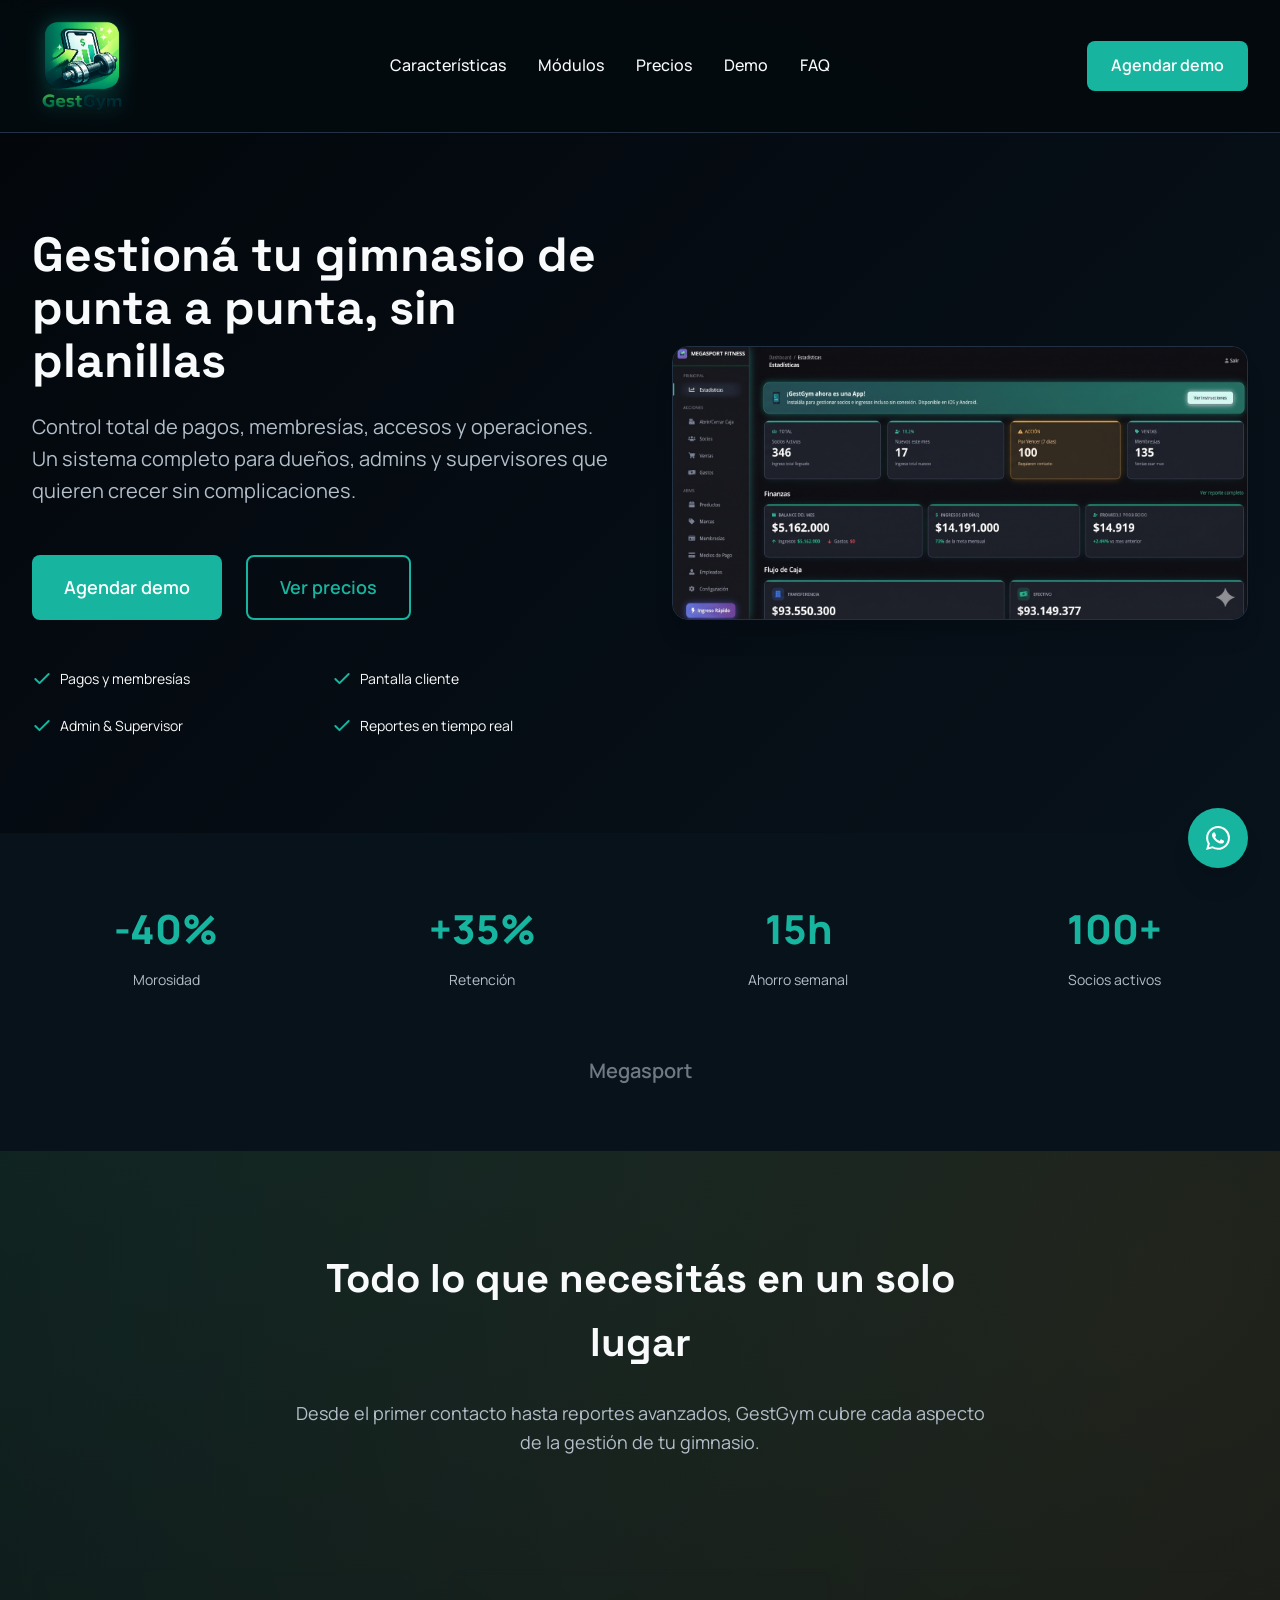
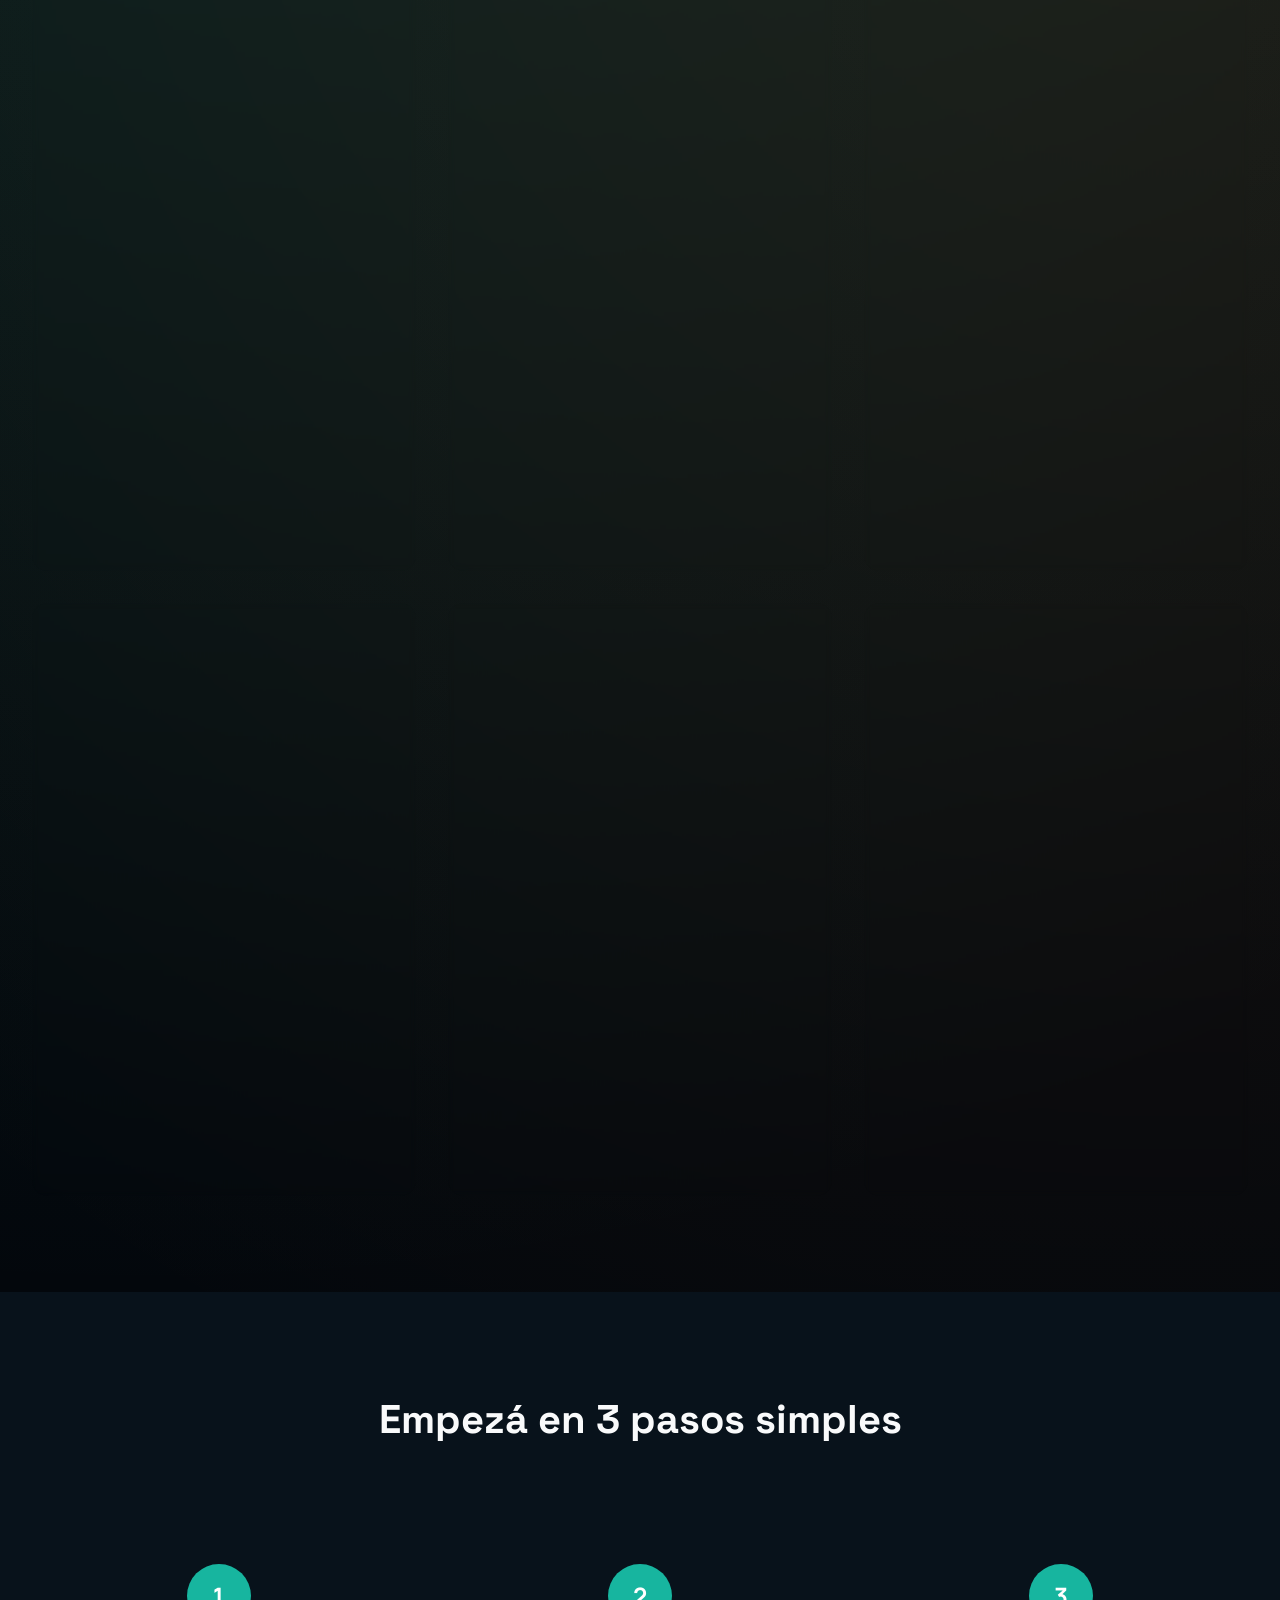
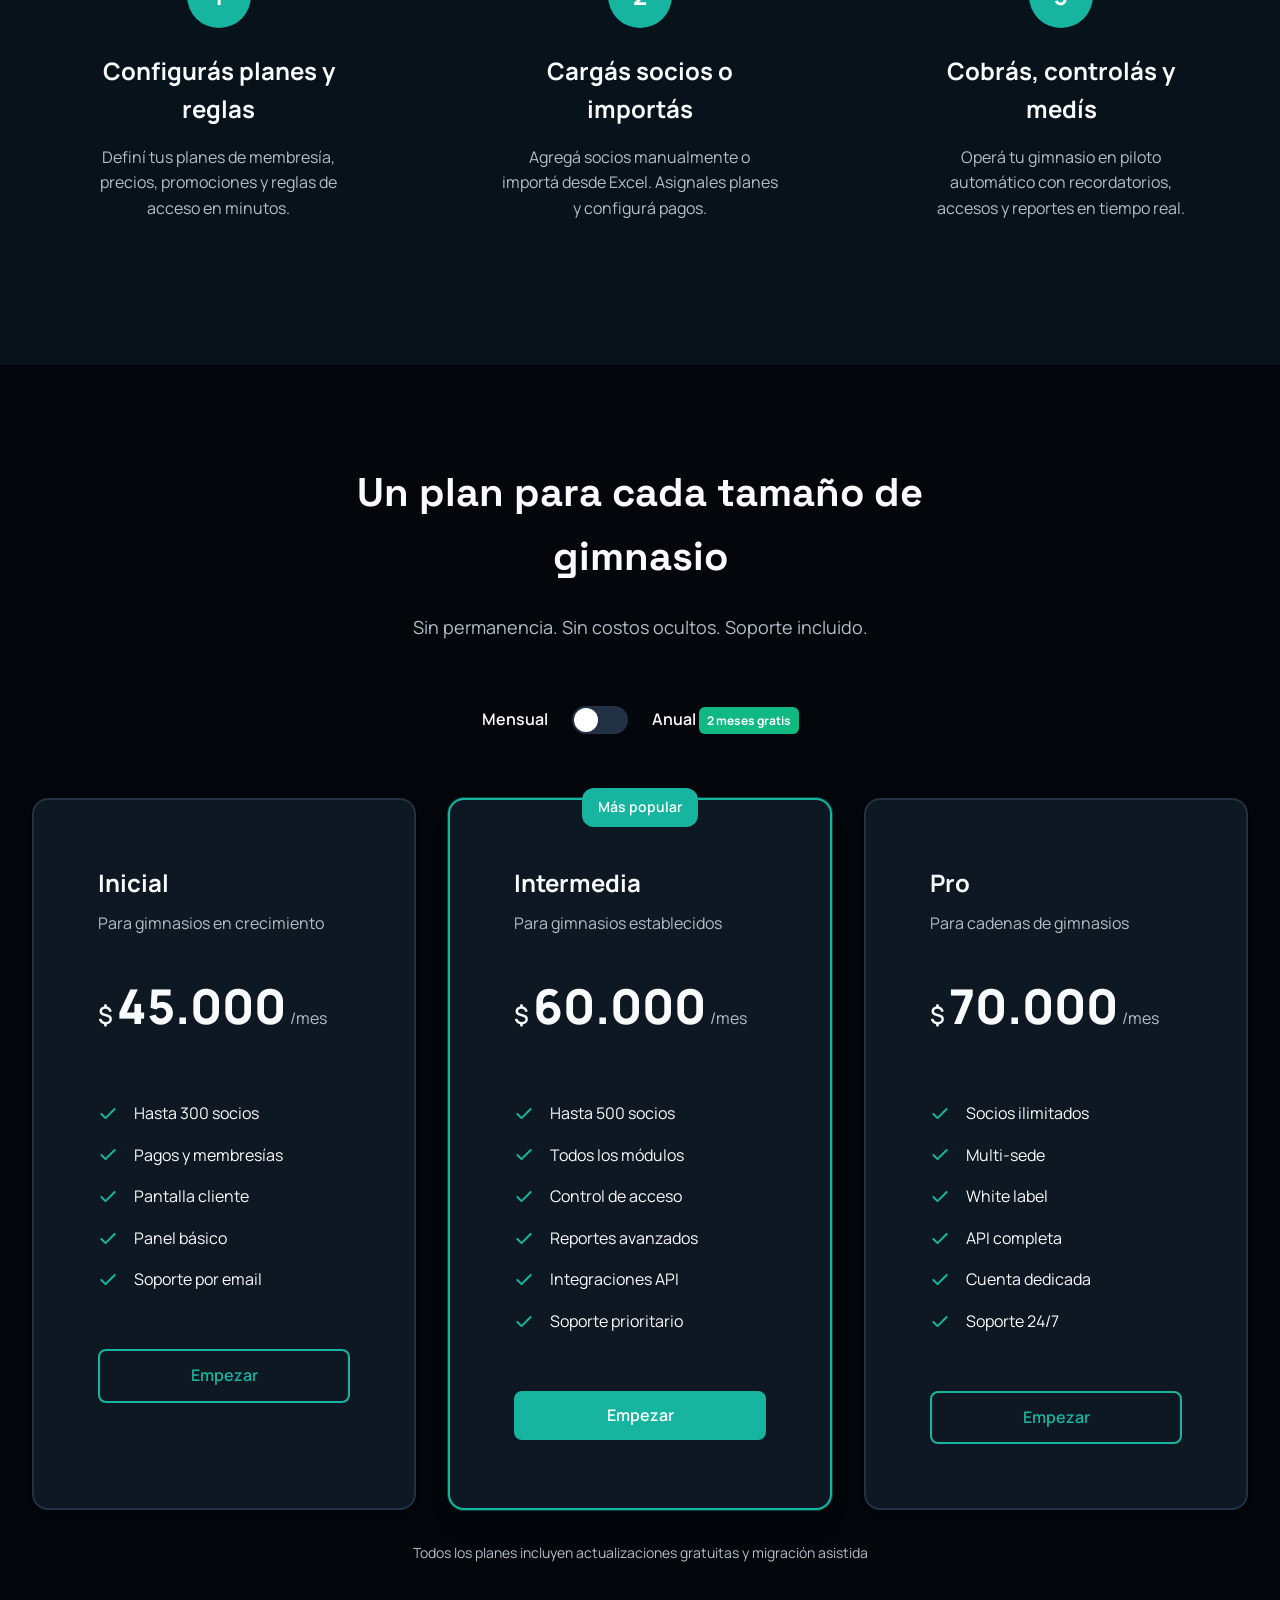
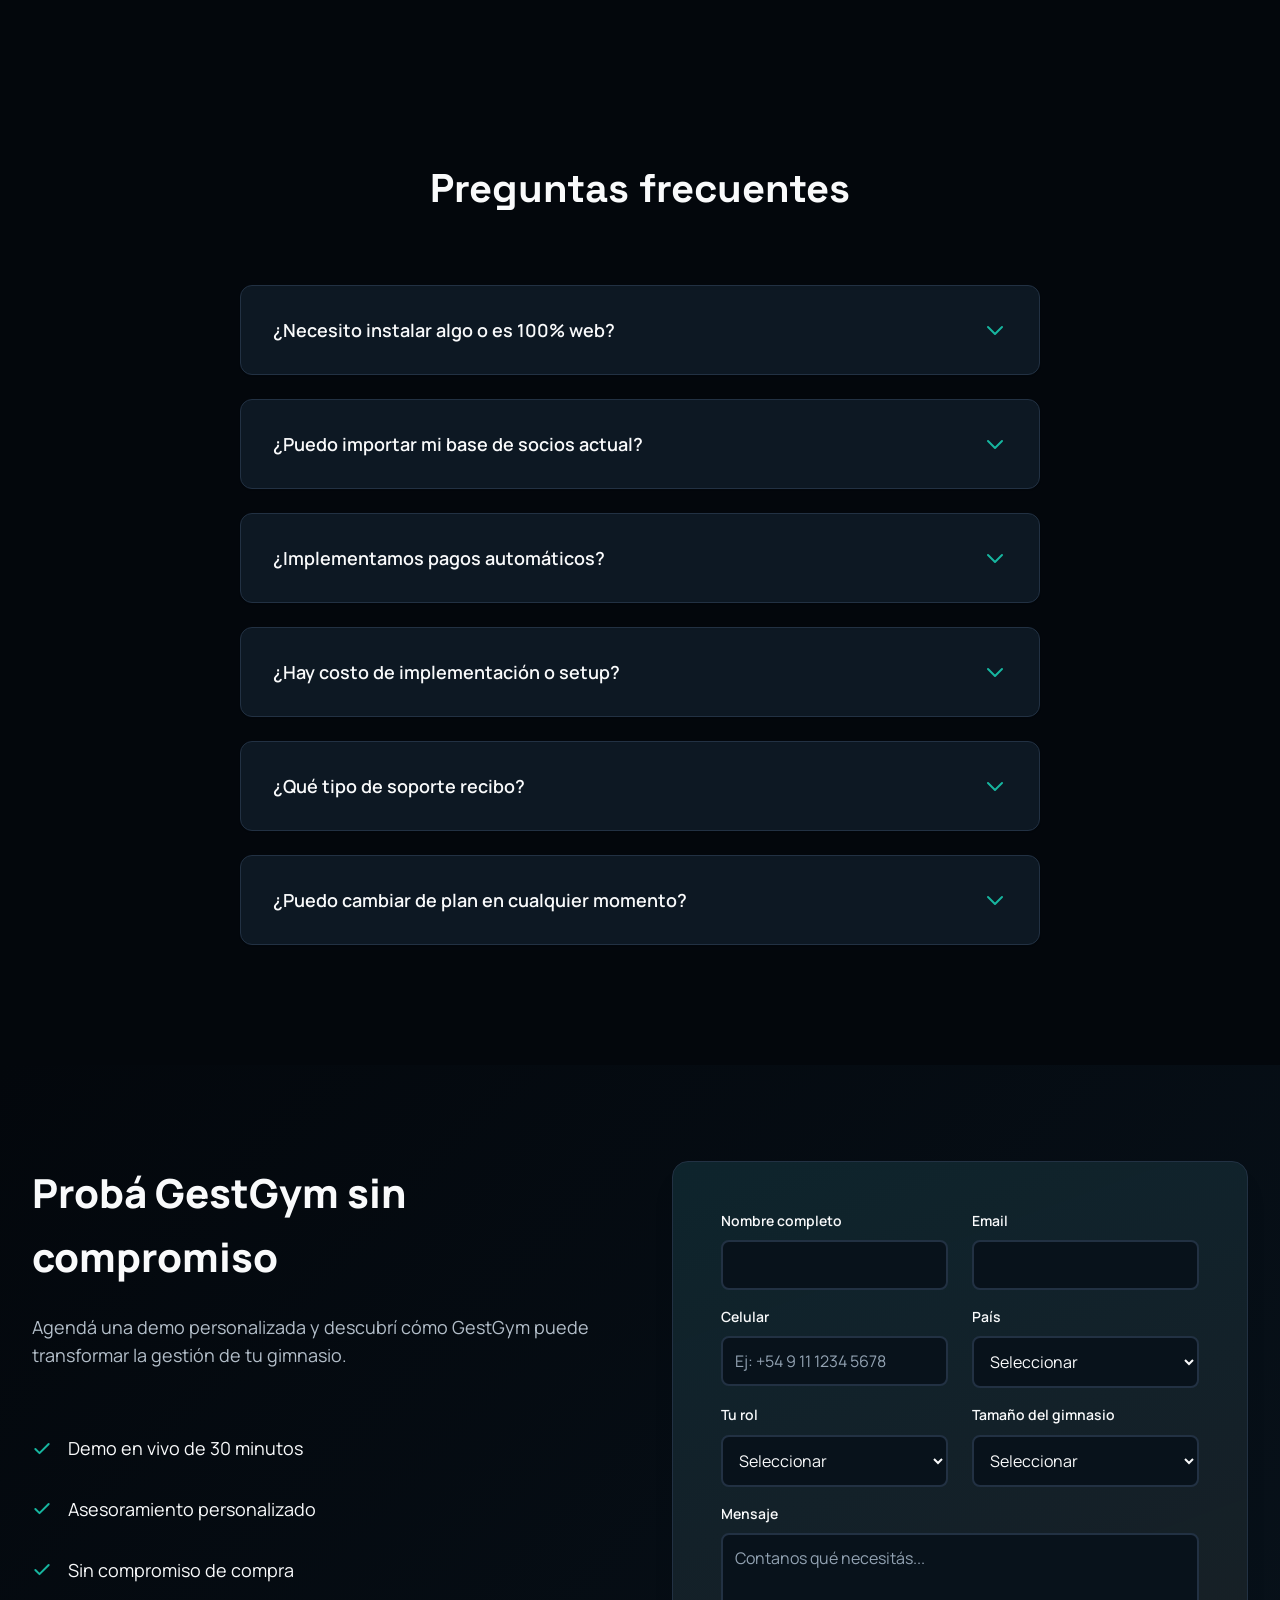
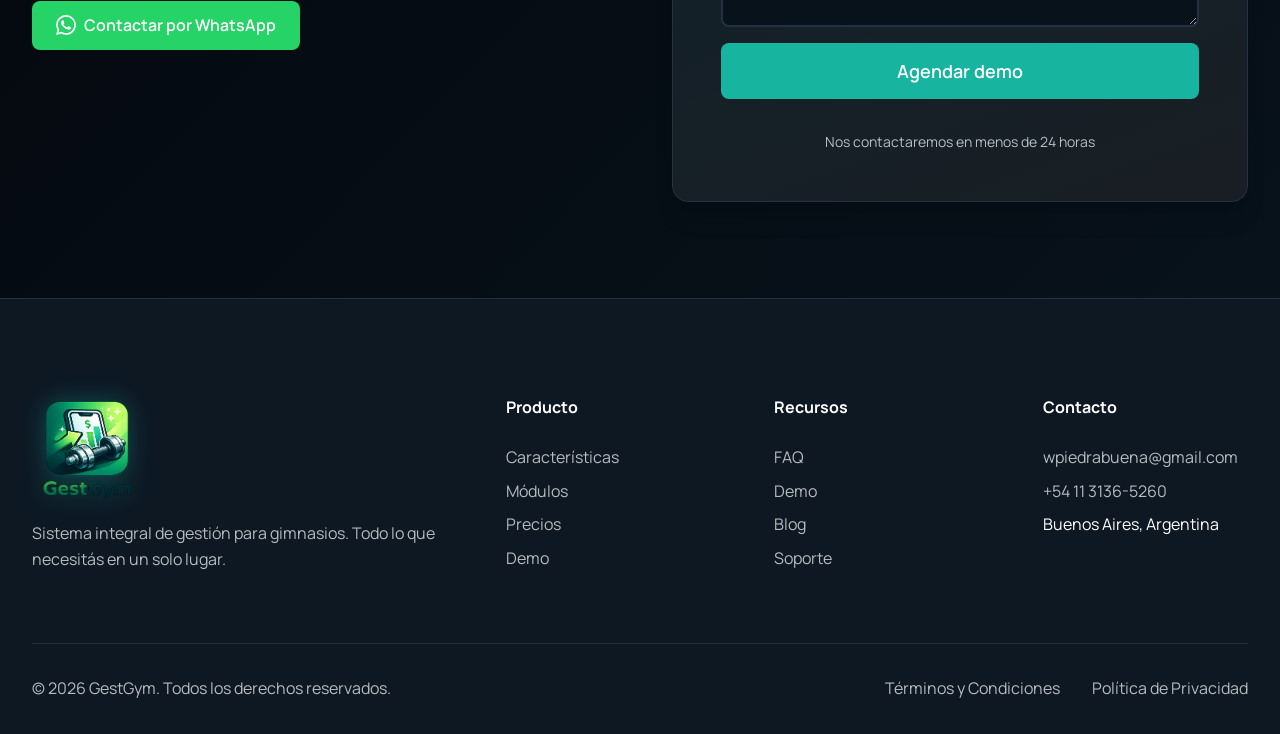
==== commit 45cee5ba: "varios" ====
--- a/index.html
+++ b/index.html
@@ -64,7 +64,7 @@
                     <a href="#features" class="nav-link">Características</a>
                     <a href="#modules" class="nav-link">Módulos</a>
                     <a href="#pricing" class="nav-link">Precios</a>
-                    <a href="#testimonials" class="nav-link">Testimonios</a>
+                    <a href="#demo" class="nav-link">Demo</a>
                     <a href="#faq" class="nav-link">FAQ</a>
                 </nav>
                 <a href="#demo" class="btn btn-primary">Agendar demo</a>
@@ -562,6 +562,12 @@
                             <span class="error-message" id="emailError"></span>
                         </div>
                         <div class="form-group">
+                            <label for="phone">Celular</label>
+                            <input type="tel" id="phone" name="celular" required aria-required="true"
+                                placeholder="Ej: +54 9 11 1234 5678" inputmode="tel" autocomplete="tel">
+                            <span class="error-message" id="phoneError"></span>
+                        </div>
+                        <div class="form-group">
                             <label for="country">País</label>
                             <select id="country" name="pais" required aria-required="true">
                                 <option value="">Seleccionar</option>
@@ -597,14 +603,15 @@
                             </select>
                             <span class="error-message" id="gymSizeError"></span>
                         </div>
-                        <div class="form-group">
-                            <label for="message">Mensaje (opcional)</label>
+                        <div class="form-group form-group-full">
+                            <label for="message">Mensaje</label>
                             <textarea id="message" name="message" rows="3"
-                                placeholder="Contanos qué necesitás..."></textarea>
+                                placeholder="Contanos qué necesitás..." required aria-required="true"></textarea>
+                            <span class="error-message" id="messageError"></span>
                         </div>
                         <input type="hidden" id="selectedPlan" name="plan_seleccionado" value="">
-                        <button type="submit" class="btn btn-primary btn-block btn-lg">Agendar demo</button>
-                        <p class="form-note">Nos contactaremos en menos de 24 horas</p>
+                        <button type="submit" class="btn btn-primary btn-block btn-lg form-group-full">Agendar demo</button>
+                        <p class="form-note form-group-full">Nos contactaremos en menos de 24 horas</p>
                     </form>
                 </div>
             </div>
@@ -635,7 +642,7 @@
                     <h4 class="footer-heading">Recursos</h4>
                     <ul class="footer-links">
                         <li><a href="#faq">FAQ</a></li>
-                        <li><a href="#testimonials">Testimonios</a></li>
+                        <li><a href="#demo">Demo</a></li>
                         <li><a href="#">Blog</a></li>
                         <li><a href="#">Soporte</a></li>
                     </ul>
@@ -669,11 +676,11 @@
 
     <!-- Chat Widget -->
     <div class="chat-widget">
-        <button class="chat-button" id="chatButton" aria-label="Abrir chat">
+        <button class="chat-button" id="chatButton" aria-label="Abrir WhatsApp">
             <svg class="chat-icon" width="24" height="24" viewBox="0 0 24 24" fill="none">
                 <path
-                    d="M21 11.5a8.38 8.38 0 01-.9 3.8 8.5 8.5 0 01-7.6 4.7 8.38 8.38 0 01-3.8-.9L3 21l1.9-5.7a8.38 8.38 0 01-.9-3.8 8.5 8.5 0 014.7-7.6 8.38 8.38 0 013.8-.9h.5a8.48 8.48 0 018 8v.5z"
-                    stroke="currentColor" stroke-width="2" stroke-linecap="round" stroke-linejoin="round" />
+                    d="M17.472 14.382c-.297-.149-1.758-.867-2.03-.967-.273-.099-.471-.148-.67.15-.197.297-.767.966-.94 1.164-.173.199-.347.223-.644.075-.297-.15-1.255-.463-2.39-1.475-.883-.788-1.48-1.761-1.653-2.059-.173-.297-.018-.458.13-.606.134-.133.298-.347.446-.52.149-.174.198-.298.298-.497.099-.198.05-.371-.025-.52-.075-.149-.669-1.612-.916-2.207-.242-.579-.487-.5-.669-.51-.173-.008-.371-.01-.57-.01-.198 0-.52.074-.792.372-.272.297-1.04 1.016-1.04 2.479 0 1.462 1.065 2.875 1.213 3.074.149.198 2.096 3.2 5.077 4.487.709.306 1.262.489 1.694.625.712.227 1.36.195 1.871.118.571-.085 1.758-.719 2.006-1.413.248-.694.248-1.289.173-1.413-.074-.124-.272-.198-.57-.347m-5.421 7.403h-.004a9.87 9.87 0 01-5.031-1.378l-.361-.214-3.741.982.998-3.648-.235-.374a9.86 9.86 0 01-1.51-5.26c.001-5.45 4.436-9.884 9.888-9.884 2.64 0 5.122 1.03 6.988 2.898a9.825 9.825 0 012.893 6.994c-.003 5.45-4.437 9.884-9.885 9.884m8.413-18.297A11.815 11.815 0 0012.05 0C5.495 0 .16 5.335.157 11.892c0 2.096.547 4.142 1.588 5.945L.057 24l6.305-1.654a11.882 11.882 0 005.683 1.448h.005c6.554 0 11.89-5.335 11.893-11.893a11.821 11.821 0 00-3.48-8.413Z"
+                    fill="currentColor" />
             </svg>
             <svg class="chat-close-icon" width="24" height="24" viewBox="0 0 24 24" fill="none">
                 <path d="M18 6L6 18M6 6l12 12" stroke="currentColor" stroke-width="2" stroke-linecap="round"
--- a/styles.css
+++ b/styles.css
@@ -1,24 +1,27 @@
+@import url('https://fonts.googleapis.com/css2?family=Manrope:wght@400;500;600;700;800&family=Space+Grotesk:wght@600;700&display=swap');
+
 /* ========================================
    CSS Variables & Reset
    ======================================== */
 :root {
-    /* Colors - Dark Theme */
-    --color-primary: #14b8a6;
-    --color-primary-dark: #0d9488;
-    --color-primary-light: #2dd4bf;
-    --color-secondary: #0f1419;
-    --color-accent: #06b6d4;
+    /* Colors */
+    --color-primary: #17b59f;
+    --color-primary-dark: #0f8d7b;
+    --color-primary-light: #38d8c5;
+    --color-secondary: #0e1a25;
+    --color-accent: #ff8a34;
     --color-text: #f9fafb;
-    --color-text-light: #9ca3af;
-    --color-bg: #000000;
-    --color-bg-alt: #0a0a0a;
-    --color-bg-card: #111111;
-    --color-border: #1f2937;
+    --color-text-light: #b3bec9;
+    --color-bg: #03070c;
+    --color-bg-alt: #08121b;
+    --color-bg-card: #0d1823;
+    --color-border: #223143;
     --color-success: #10b981;
     --color-error: #ef4444;
 
     /* Typography */
-    --font-sans: -apple-system, BlinkMacSystemFont, "Segoe UI", Roboto, "Helvetica Neue", Arial, sans-serif;
+    --font-sans: "Manrope", "Segoe UI", sans-serif;
+    --font-display: "Space Grotesk", "Manrope", sans-serif;
 
     /* Spacing */
     --space-xs: 0.5rem;
@@ -59,11 +62,13 @@
 body {
     font-family: var(--font-sans);
     color: var(--color-text);
-    background: var(--color-bg);
-    line-height: 1.6;  
+    background: radial-gradient(circle at 12% 8%, rgba(23, 181, 159, 0.18), transparent 35%),
+        radial-gradient(circle at 92% 18%, rgba(255, 138, 52, 0.12), transparent 32%),
+        var(--color-bg);
+    line-height: 1.6;
     -webkit-font-smoothing: antialiased;
     -moz-osx-font-smoothing: grayscale;
-    padding: 0 var(--space-lg);
+    padding: 0;
     margin: 0;
 }
 
@@ -89,95 +94,12 @@
 }
 
 /* ========================================
-   Initial Loader (Gate Effect)
-   ======================================== */
-.site-loader {
-    position: fixed;
-    inset: 0;
-    z-index: 3000;
-    display: flex;
-    align-items: center;
-    justify-content: center;
-    background: #000000;
-    overflow: hidden;
-    pointer-events: all;
-}
-
-.loader-door {
-    position: absolute;
-    top: 0;
-    width: 50.1%;
-    height: 100%;
-    background: linear-gradient(145deg, #030303 0%, #0a0a0a 100%);
-    transition: transform 0.9s cubic-bezier(0.76, 0, 0.24, 1);
-    backdrop-filter: blur(8px);
-}
-
-.loader-door-left {
-    left: 0;
-    border-right: 1px solid rgba(20, 184, 166, 0.1);
-}
-
-.loader-door-right {
-    right: 0;
-    border-left: 1px solid rgba(20, 184, 166, 0.1);
-}
-
-.loader-center {
-    position: absolute;
-    display: flex;
-    align-items: center;
-    justify-content: center;
-    pointer-events: none;
-    z-index: 10;
-}
-
-.loader-logo {
-    width: 240px;
-    height: 240px;
-    object-fit: contain;
-    filter: drop-shadow(0 0 50px rgba(20, 184, 166, 0.9));
-    animation: loaderPulse 2s ease-in-out infinite;
-}
-
-@keyframes loaderPulse {
-    0%,
-    100% {
-        transform: scale(0.9);
-        opacity: 0.8;
-    }
-
-    50% {
-        transform: scale(1.15);
-        opacity: 1;
-    }
-}
-
-.site-loader.is-hidden {
-    pointer-events: none;
-}
-
-.site-loader.is-hidden .loader-door-left {
-    transform: translateX(-102%);
-}
-
-.site-loader.is-hidden .loader-door-right {
-    transform: translateX(102%);
-}
-
-.site-loader.is-hidden .loader-center {
-    opacity: 0;
-    transform: scale(0.8);
-}
-}
-
-/* ========================================
    Container & Layout
    ======================================== */
 .container {
-    max-width: 1000px;
+    max-width: 1280px;
     margin: 0 auto;
-    padding: 0 var(--space-2xl);
+    padding: 0 var(--space-lg);
     width: 100%;
     box-sizing: border-box;
 }
@@ -188,7 +110,7 @@
 .header {
     position: sticky;
     top: 0;
-    background: rgba(0, 0, 0, 0.95);
+    background: rgba(3, 7, 12, 0.88);
     backdrop-filter: blur(10px);
     border-bottom: 1px solid var(--color-border);
     z-index: 1000;
@@ -225,10 +147,6 @@
 
 .logo:hover {
     transform: scale(1.03);
-}
-
-.logo:hover {
-    color: var(--color-primary-dark);
 }
 
 .nav {
@@ -364,6 +282,7 @@
 }
 
 .hero-title {
+    font-family: var(--font-display);
     font-size: 3rem;
     font-weight: 800;
     line-height: 1.1;
@@ -417,16 +336,6 @@
     animation: float 6s ease-in-out infinite;
 }
 
-/* Hero Mockup */
-.mockup-container {
-    background: var(--color-bg-card);
-    border-radius: var(--radius-xl);
-    box-shadow: var(--shadow-xl);
-    overflow: hidden;
-    animation: float 6s ease-in-out infinite;
-    border: 1px solid var(--color-border);
-}
-
 @keyframes float {
 
     0%,
@@ -437,73 +346,6 @@
     50% {
         transform: translateY(-20px);
     }
-}
-
-.mockup-header {
-    background: var(--color-bg-alt);
-    padding: var(--space-sm);
-    display: flex;
-    gap: var(--space-xs);
-    border-bottom: 1px solid var(--color-border);
-}
-
-.mockup-dot {
-    width: 12px;
-    height: 12px;
-    border-radius: 50%;
-    background: var(--color-border);
-}
-
-.mockup-content {
-    display: flex;
-    min-height: 400px;
-}
-
-.mockup-sidebar {
-    width: 80px;
-    background: var(--color-bg-alt);
-    padding: var(--space-md);
-    display: flex;
-    flex-direction: column;
-    gap: var(--space-sm);
-}
-
-.mockup-menu-item {
-    height: 40px;
-    background: var(--color-border);
-    border-radius: var(--radius-md);
-}
-
-.mockup-menu-item.active {
-    background: var(--color-primary);
-}
-
-.mockup-main {
-    flex: 1;
-    padding: var(--space-lg);
-    display: flex;
-    flex-direction: column;
-    gap: var(--space-md);
-}
-
-.mockup-card {
-    height: 100px;
-    background: linear-gradient(135deg, var(--color-bg-card) 0%, var(--color-bg-alt) 100%);
-    border-radius: var(--radius-lg);
-    border: 1px solid var(--color-border);
-}
-
-.mockup-row {
-    display: flex;
-    gap: var(--space-md);
-}
-
-.mockup-card-small {
-    flex: 1;
-    height: 120px;
-    background: var(--color-bg-alt);
-    border-radius: var(--radius-lg);
-    border: 1px solid var(--color-border);
 }
 
 /* ========================================
@@ -576,6 +418,7 @@
 }
 
 .section-title {
+    font-family: var(--font-display);
     font-size: 2.5rem;
     font-weight: 800;
     color: var(--color-text);
@@ -602,7 +445,7 @@
 
 .modules-grid {
     display: grid;
-    grid-template-columns: repeat(3, 1fr);
+    grid-template-columns: repeat(3, minmax(0, 1fr));
     gap: var(--space-lg);
 }
 
@@ -613,6 +456,7 @@
     box-shadow: var(--shadow-md);
     border: 1px solid var(--color-border);
     transition: all var(--transition-slow);
+    backdrop-filter: blur(3px);
 }
 
 .module-card:hover {
@@ -793,9 +637,11 @@
 
 .pricing-grid {
     display: grid;
-    grid-template-columns: repeat(3, 1fr);
-    gap: var(--space-xl);
+    grid-template-columns: repeat(3, minmax(260px, 1fr));
+    gap: var(--space-lg);
     margin-bottom: var(--space-lg);
+    width: 100%;
+    align-items: stretch;
 }
 
 .pricing-card {
@@ -806,7 +652,7 @@
     border: 2px solid var(--color-border);
     transition: all var(--transition-slow);
     position: relative;
-    margin: var(--space-md);
+    margin: 0;
 }
 
 .pricing-card:hover {
@@ -817,11 +663,11 @@
 
 .pricing-card-featured {
     border-color: var(--color-primary);
-    transform: scale(1.05);
+    box-shadow: 0 0 0 1px rgba(23, 181, 159, 0.35), var(--shadow-xl);
 }
 
 .pricing-card-featured:hover {
-    transform: scale(1.05) translateY(-8px);
+    transform: translateY(-8px);
 }
 
 .pricing-badge {
@@ -1089,12 +935,17 @@
     border-radius: var(--radius-xl);
     box-shadow: var(--shadow-xl);
     border: 1px solid var(--color-border);
+    background-image: linear-gradient(160deg, rgba(23, 181, 159, 0.08), rgba(255, 138, 52, 0.05));
 }
 
 .demo-form {
-    display: flex;
-    flex-direction: column;
-    gap: var(--space-md);
+    display: grid;
+    grid-template-columns: repeat(2, minmax(0, 1fr));
+    gap: var(--space-sm) var(--space-md);
+}
+
+.form-group-full {
+    grid-column: 1 / -1;
 }
 
 .form-group {
@@ -1107,6 +958,12 @@
     font-weight: 600;
     color: var(--color-text);
     font-size: 0.875rem;
+}
+
+.form-group textarea {
+    resize: vertical;
+    min-height: 90px;
+    max-height: 180px;
 }
 
 .form-group input,
@@ -1127,10 +984,12 @@
 .form-group textarea:focus {
     outline: none;
     border-color: var(--color-primary);
+    box-shadow: 0 0 0 3px rgba(23, 181, 159, 0.2);
 }
 
 .form-group input.error,
-.form-group select.error {
+.form-group select.error,
+.form-group textarea.error {
     border-color: var(--color-error);
 }
 
@@ -1138,6 +997,11 @@
     color: var(--color-error);
     font-size: 0.875rem;
     display: none;
+}
+
+.form-group input::placeholder,
+.form-group textarea::placeholder {
+    color: #92a2b2;
 }
 
 .error-message.visible {
@@ -1511,11 +1375,11 @@
    ======================================== */
 @media (max-width: 1024px) {
     .modules-grid {
-        grid-template-columns: repeat(2, 1fr);
+        grid-template-columns: repeat(2, minmax(0, 1fr));
     }
 
     .pricing-grid {
-        grid-template-columns: repeat(2, 1fr);
+        grid-template-columns: repeat(2, minmax(260px, 1fr));
     }
 
     .pricing-card-featured {
@@ -1524,6 +1388,10 @@
 }
 
 @media (max-width: 768px) {
+    .container {
+        padding: 0 var(--space-md);
+    }
+
     .header-content .btn-primary {
         display: none;
     }
@@ -1554,6 +1422,10 @@
         grid-template-columns: 1fr;
     }
 
+    .demo-form {
+        grid-template-columns: 1fr;
+    }
+
     .hero-image {
         order: -1;
     }
@@ -1571,6 +1443,10 @@
     }
 
     .modules-grid {
+        grid-template-columns: 1fr;
+    }
+
+    .pricing-grid {
         grid-template-columns: 1fr;
     }
 
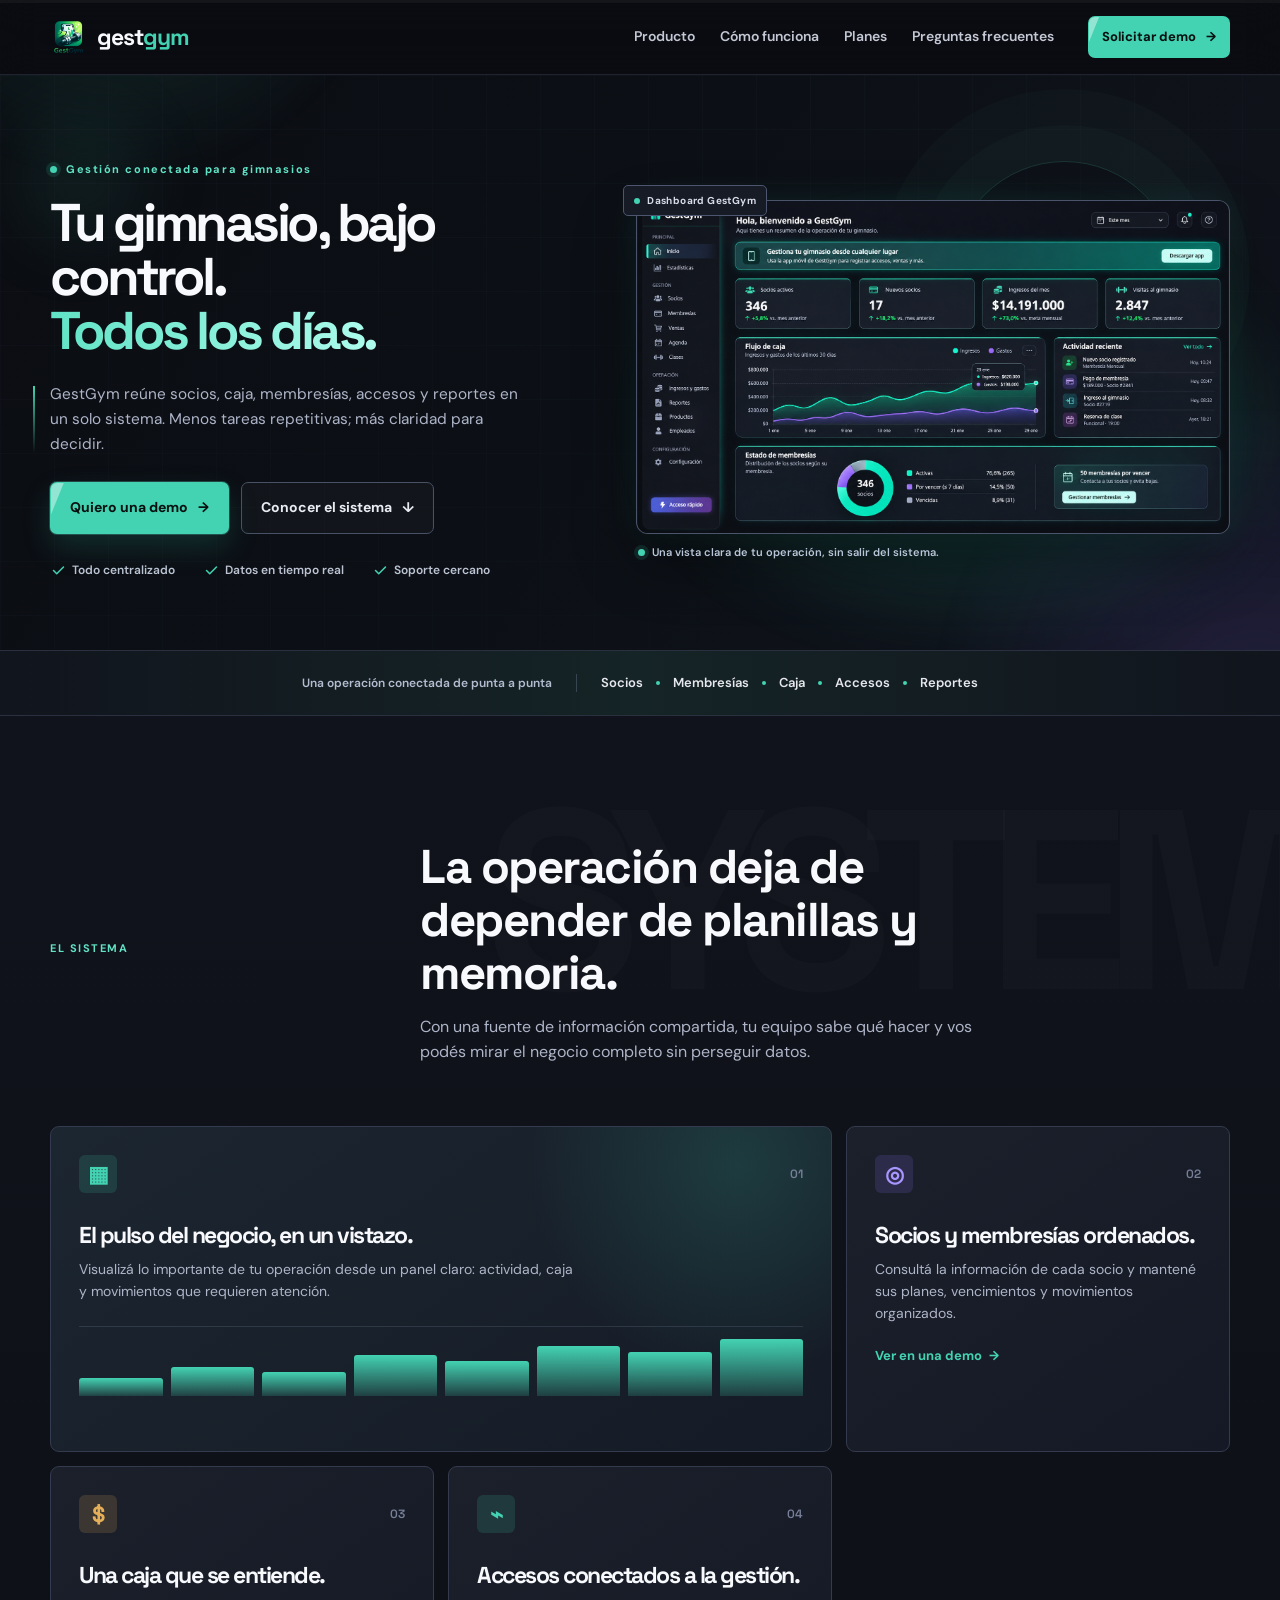
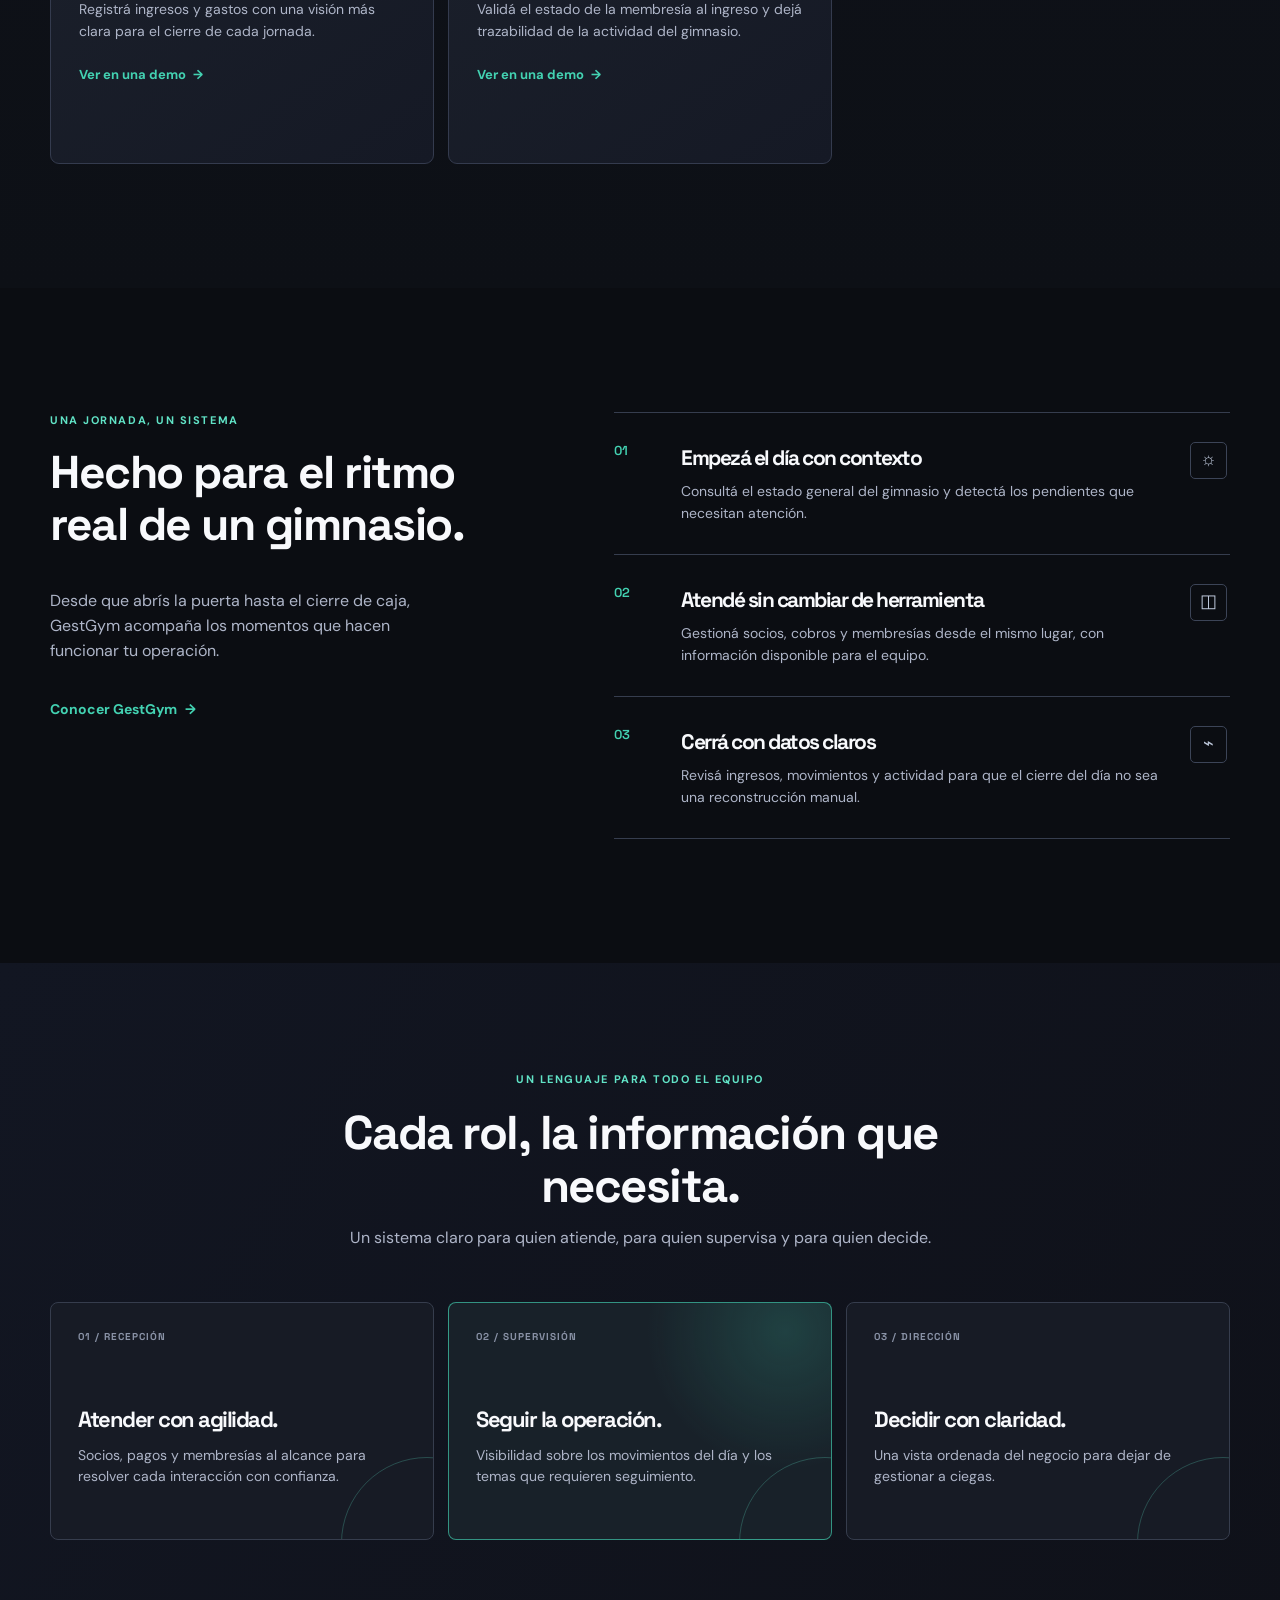
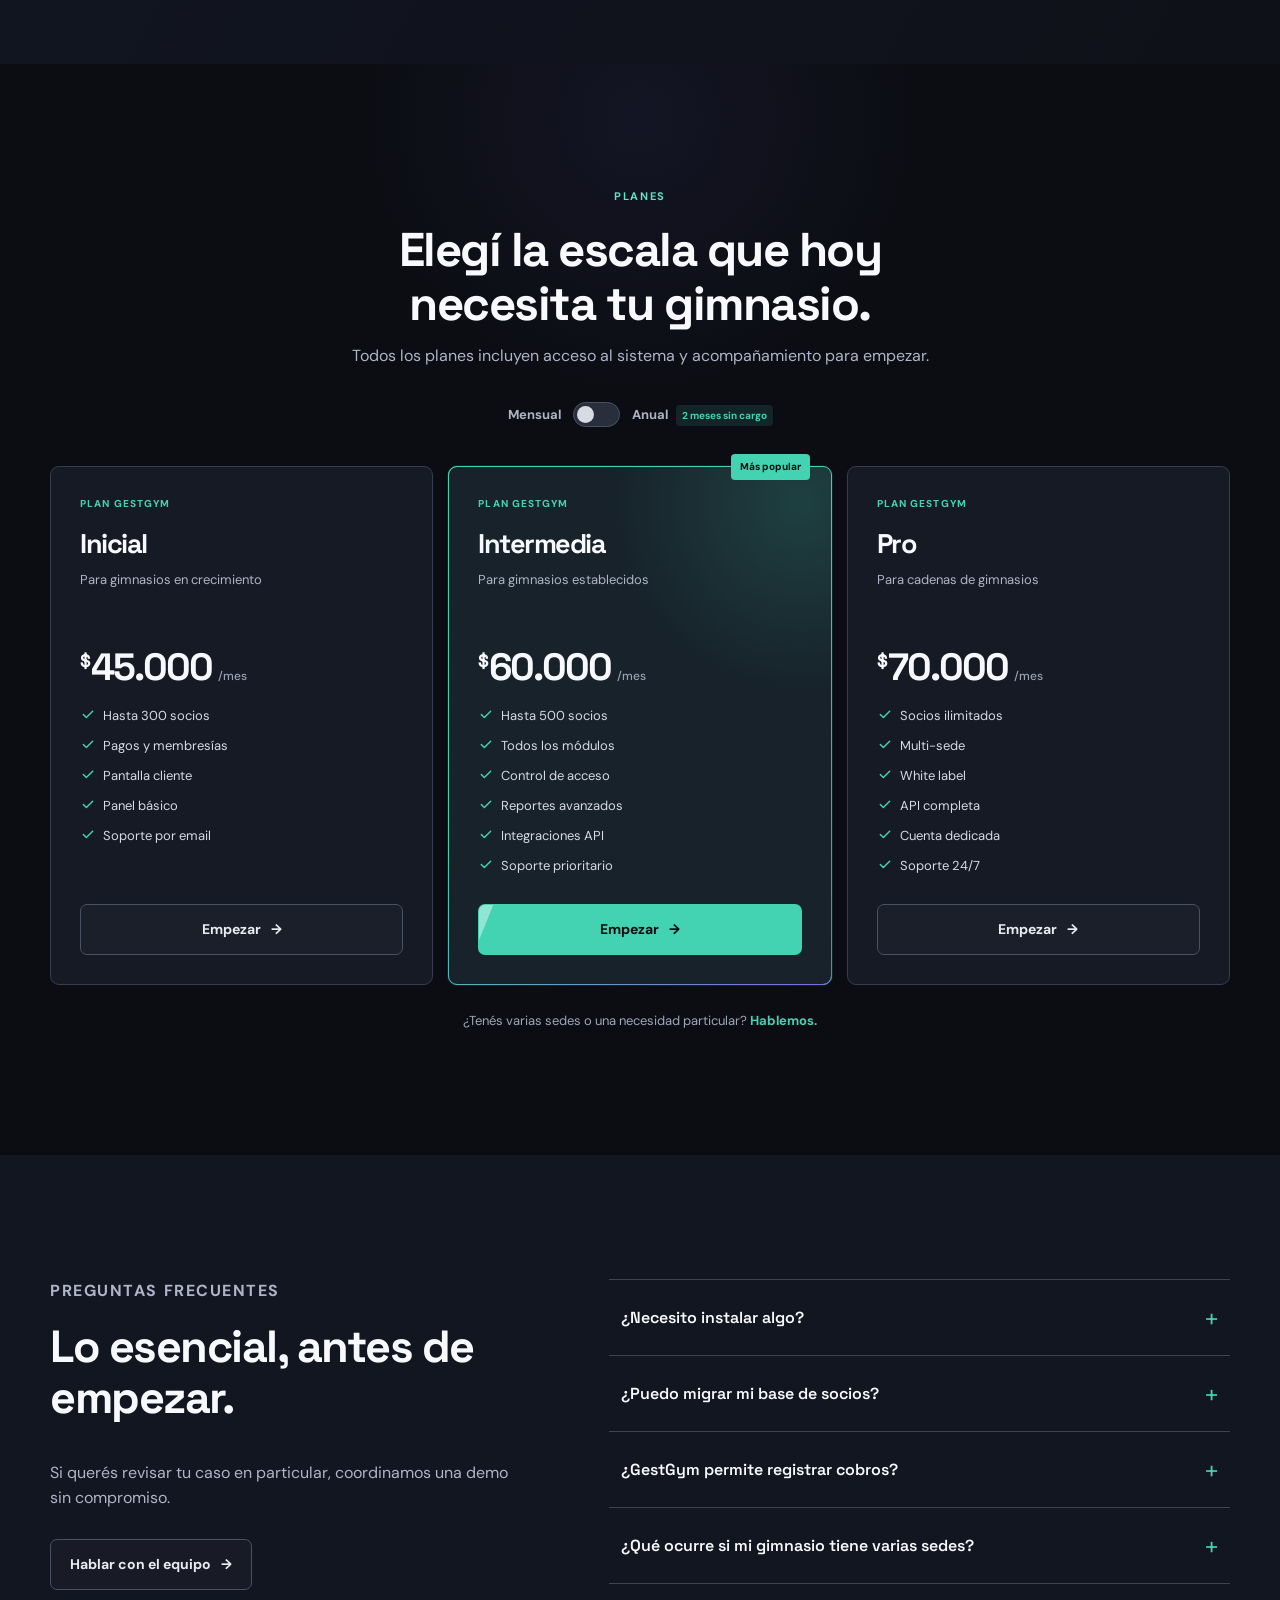
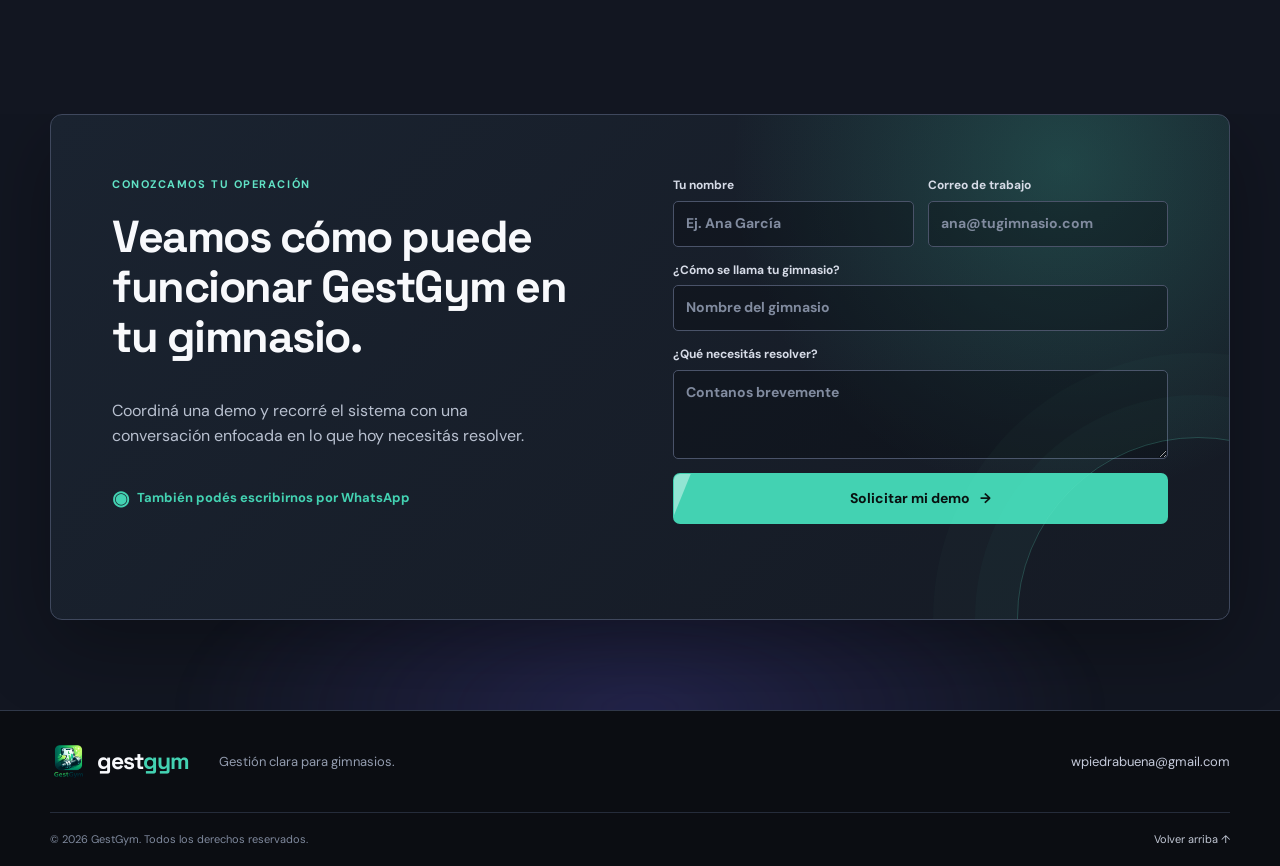
==== commit d3e399d4: "varios2" ====
--- a/index.html
+++ b/index.html
@@ -1,727 +1,49 @@
-<!DOCTYPE html>
-<html lang="es">
-
+<!doctype html>
+<html lang="es-AR">
 <head>
-    <meta charset="UTF-8">
-    <meta name="viewport" content="width=device-width, initial-scale=1.0">
-    <meta name="description"
-        content="GestGym: Sistema integral de gestión para gimnasios. Pagos, control de acceso, pantalla cliente, admin y supervisor. Reduce morosidad y mejora la retención.">
-    <meta name="keywords" content="gestión gimnasios, software gimnasio, pagos membresías, control acceso">
-
-    <!-- Open Graph / Facebook -->
-    <meta property="og:type" content="website">
-    <meta property="og:title" content="GestGym - Sistema Integral de Gestión para Gimnasios">
-    <meta property="og:description"
-        content="Gestioná tu gimnasio de punta a punta: pagos, control operativo, pantalla cliente, admin y supervisor. Sin planillas, sin complicaciones.">
-    <meta property="og:url" content="https://www.gestgym.com">
-
-    <!-- Twitter -->
+    <meta charset="utf-8">
+    <meta name="viewport" content="width=device-width, initial-scale=1">
+    <meta name="theme-color" content="#0b0d12">
+    <link rel="icon" href="logo-192.png" type="image/png">
+    <meta name="description" content="GestGym es el sistema de gestión para gimnasios: socios, caja, membresías, accesos y reportes en una sola operación.">
+    <meta name="robots" content="index, follow">
+    <link rel="canonical" href="https://www.gestgym.com/">
+    <meta property="og:type" content="website"><meta property="og:locale" content="es_AR"><meta property="og:site_name" content="GestGym">
+    <meta property="og:title" content="GestGym | Gestión clara para gimnasios"><meta property="og:description" content="Socios, caja, membresías, accesos y reportes en una sola operación."><meta property="og:url" content="https://www.gestgym.com/"><meta property="og:image" content="https://www.gestgym.com/hero_dash.png">
     <meta name="twitter:card" content="summary_large_image">
-    <meta name="twitter:title" content="GestGym - Sistema Integral de Gestión para Gimnasios">
-    <meta name="twitter:description"
-        content="Gestioná tu gimnasio de punta a punta: pagos, control operativo, pantalla cliente, admin y supervisor.">
-
-    <title>GestGym - Sistema Integral de Gestión para Gimnasios</title>
-
-    <!-- JSON-LD Schema -->
-    <script type="application/ld+json">
-    {
-      "@context": "https://schema.org",
-      "@type": "SoftwareApplication",
-      "name": "GestGym",
-      "applicationCategory": "BusinessApplication",
-      "operatingSystem": "Web",
-      "description": "Sistema integral de gestión para gimnasios con módulos de pagos, control de acceso, pantalla cliente, admin y supervisor.",
-      "offers": {
-        "@type": "AggregateOffer",
-        "priceCurrency": "USD",
-        "lowPrice": "49",
-        "highPrice": "199"
-      },
-      "url": "https://www.gestgym.com",
-      "aggregateRating": {
-        "@type": "AggregateRating",
-        "ratingValue": "4.8",
-        "ratingCount": "127"
-      }
-    }
-    </script>
-
+    <title>GestGym | Sistema de gestión para gimnasios</title>
+    <script type="application/ld+json">{"@context":"https://schema.org","@type":"SoftwareApplication","name":"GestGym","applicationCategory":"BusinessApplication","operatingSystem":"Web","inLanguage":"es-AR","description":"Sistema de gestión para gimnasios que reúne socios, caja, membresías, accesos y reportes.","url":"https://www.gestgym.com/"}</script>
+    <link rel="preconnect" href="https://fonts.googleapis.com"><link rel="preconnect" href="https://fonts.gstatic.com" crossorigin>
+    <link href="https://fonts.googleapis.com/css2?family=DM+Sans:wght@400;500;600;700&family=Space+Grotesk:wght@500;600;700&display=swap" rel="stylesheet">
     <link rel="stylesheet" href="styles.css">
 </head>
-
 <body>
-    <!-- Loader removed -->
-
-    <!-- Header Sticky -->
-    <header class="header" id="header">
-        <div class="container">
-            <div class="header-content">
-                <a href="#hero" class="logo" aria-label="GestGym">
-                    <img src="logo-192.png" alt="Logo GestGym" class="logo-image">
-                </a>
-                <nav class="nav" id="nav">
-                    <a href="#features" class="nav-link">Características</a>
-                    <a href="#modules" class="nav-link">Módulos</a>
-                    <a href="#pricing" class="nav-link">Precios</a>
-                    <a href="#demo" class="nav-link">Demo</a>
-                    <a href="#faq" class="nav-link">FAQ</a>
-                </nav>
-                <a href="#demo" class="btn btn-primary">Agendar demo</a>
-                <button class="menu-toggle" id="menuToggle" aria-label="Abrir menú">
-                    <span></span>
-                    <span></span>
-                    <span></span>
-                </button>
-            </div>
-        </div>
-    </header>
-
-    <!-- Hero Section -->
-    <section class="hero" id="hero">
-        <div class="container">
-            <div class="hero-content">
-                <div class="hero-text">
-                    <h1 class="hero-title">Gestioná tu gimnasio de punta a punta, sin planillas</h1>
-                    <p class="hero-subtitle">Control total de pagos, membresías, accesos y operaciones. Un sistema
-                        completo para dueños, admins y supervisores que quieren crecer sin complicaciones.</p>
-                    <div class="hero-ctas">
-                        <a href="#demo" class="btn btn-primary btn-lg">Agendar demo</a>
-                        <a href="#pricing" class="btn btn-secondary btn-lg">Ver precios</a>
-                    </div>
-                    <div class="hero-features">
-                        <div class="hero-feature">
-                            <svg width="20" height="20" viewBox="0 0 20 20" fill="none"
-                                xmlns="http://www.w3.org/2000/svg">
-                                <path d="M16.667 5L7.5 14.167 3.333 10" stroke="currentColor" stroke-width="2"
-                                    stroke-linecap="round" stroke-linejoin="round" />
-                            </svg>
-                            <span>Pagos y membresías</span>
-                        </div>
-                        <div class="hero-feature">
-                            <svg width="20" height="20" viewBox="0 0 20 20" fill="none"
-                                xmlns="http://www.w3.org/2000/svg">
-                                <path d="M16.667 5L7.5 14.167 3.333 10" stroke="currentColor" stroke-width="2"
-                                    stroke-linecap="round" stroke-linejoin="round" />
-                            </svg>
-                            <span>Pantalla cliente</span>
-                        </div>
-                        <div class="hero-feature">
-                            <svg width="20" height="20" viewBox="0 0 20 20" fill="none"
-                                xmlns="http://www.w3.org/2000/svg">
-                                <path d="M16.667 5L7.5 14.167 3.333 10" stroke="currentColor" stroke-width="2"
-                                    stroke-linecap="round" stroke-linejoin="round" />
-                            </svg>
-                            <span>Admin & Supervisor</span>
-                        </div>
-                        <div class="hero-feature">
-                            <svg width="20" height="20" viewBox="0 0 20 20" fill="none"
-                                xmlns="http://www.w3.org/2000/svg">
-                                <path d="M16.667 5L7.5 14.167 3.333 10" stroke="currentColor" stroke-width="2"
-                                    stroke-linecap="round" stroke-linejoin="round" />
-                            </svg>
-                            <span>Reportes en tiempo real</span>
-                        </div>
-                    </div>
-                </div>
-                <div class="hero-image">
-                    <img src="hero_dash.png" alt="Vista del dashboard de GestGym" class="hero-dashboard-image">
-                </div>
-            </div>
-        </div>
-    </section>
-
-    <!-- Social Proof -->
-    <section class="social-proof">
-        <div class="container">
-            <div class="stats">
-                <div class="stat">
-                    <div class="stat-value">-40%</div>
-                    <div class="stat-label">Morosidad</div>
-                </div>
-                <div class="stat">
-                    <div class="stat-value">+35%</div>
-                    <div class="stat-label">Retención</div>
-                </div>
-                <div class="stat">
-                    <div class="stat-value">15h</div>
-                    <div class="stat-label">Ahorro semanal</div>
-                </div>
-                <div class="stat">
-                    <div class="stat-value">100+</div>
-                    <div class="stat-label">Socios activos</div>
-                </div>
-            </div>
-            <div class="brands">
-                <div class="brand-logo">Megasport</div>
-            </div>
-        </div>
-    </section>
-
-    <!-- Features Overview -->
-    <section class="features" id="features">
-        <div class="container">
-            <div class="section-header">
-                <h2 class="section-title">Todo lo que necesitás en un solo lugar</h2>
-                <p class="section-subtitle">Desde el primer contacto hasta reportes avanzados, GestGym cubre cada
-                    aspecto de la gestión de tu gimnasio.</p>
-            </div>
-        </div>
-    </section>
-
-    <!-- Modules -->
-    <section class="modules" id="modules">
-        <div class="container">
-            <div class="modules-grid">
-                <!-- Module 1: Pagos & Membresías -->
-                <div class="module-card reveal">
-                    <div class="module-icon">
-                        <svg width="32" height="32" viewBox="0 0 24 24" fill="none" xmlns="http://www.w3.org/2000/svg">
-                            <rect x="2" y="5" width="20" height="14" rx="2" stroke="currentColor" stroke-width="2" />
-                            <path d="M2 10h20" stroke="currentColor" stroke-width="2" />
-                        </svg>
-                    </div>
-                    <h3 class="module-title">Pagos & Membresías</h3>
-                    <p class="module-description">Cobrá cuotas, registrá pagos y gestioná vencimientos automáticamente.
-                        Recordatorios por email y WhatsApp para reducir la morosidad.</p>
-                    <ul class="module-list">
-                        <li>Registro de pagos manual y automático</li>
-                        <li>Planes flexibles (mensual, trimestral, anual)</li>
-                        <li>Recordatorios de vencimiento</li>
-                        <li>Integración con medios de pago</li>
-                    </ul>
-                </div>
-
-                <!-- Module 2: Pantalla Cliente -->
-                <div class="module-card reveal">
-                    <div class="module-icon">
-                        <svg width="32" height="32" viewBox="0 0 24 24" fill="none" xmlns="http://www.w3.org/2000/svg">
-                            <rect x="2" y="3" width="20" height="14" rx="2" stroke="currentColor" stroke-width="2" />
-                            <path d="M8 21h8M12 17v4" stroke="currentColor" stroke-width="2" stroke-linecap="round" />
-                        </svg>
-                    </div>
-                    <h3 class="module-title">Pantalla Cliente</h3>
-                    <p class="module-description">Mostrá en TV/recepción el estado de cada socio, avisos importantes,
-                        turnos y promociones en tiempo real.</p>
-                    <ul class="module-list">
-                        <li>Display para TV o monitor en recepción</li>
-                        <li>Estado de membresía al escanear</li>
-                        <li>Avisos y notificaciones personalizadas</li>
-                        <li>Próximas clases y disponibilidad</li>
-                    </ul>
-                </div>
-
-                <!-- Module 3: Panel Admin -->
-                <div class="module-card reveal">
-                    <div class="module-icon">
-                        <svg width="32" height="32" viewBox="0 0 24 24" fill="none" xmlns="http://www.w3.org/2000/svg">
-                            <circle cx="12" cy="12" r="3" stroke="currentColor" stroke-width="2" />
-                            <path
-                                d="M12 1v6M12 17v6M4.2 4.2l4.2 4.2M15.6 15.6l4.2 4.2M1 12h6M17 12h6M4.2 19.8l4.2-4.2M15.6 8.4l4.2-4.2"
-                                stroke="currentColor" stroke-width="2" stroke-linecap="round" />
-                        </svg>
-                    </div>
-                    <h3 class="module-title">Panel Admin</h3>
-                    <p class="module-description">Configurá planes, usuarios, permisos y accesos. Control total sobre la
-                        operación desde un panel centralizado.</p>
-                    <ul class="module-list">
-                        <li>Gestión de socios y empleados</li>
-                        <li>Configuración de planes y precios</li>
-                        <li>Roles y permisos personalizados</li>
-                        <li>Reportes financieros y operativos</li>
-                    </ul>
-                </div>
-
-                <!-- Module 4: Panel Supervisor -->
-                <div class="module-card reveal">
-                    <div class="module-icon">
-                        <svg width="32" height="32" viewBox="0 0 24 24" fill="none" xmlns="http://www.w3.org/2000/svg">
-                            <path d="M9 11l3 3L22 4" stroke="currentColor" stroke-width="2" stroke-linecap="round"
-                                stroke-linejoin="round" />
-                            <path d="M21 12v7a2 2 0 01-2 2H5a2 2 0 01-2-2V5a2 2 0 012-2h11" stroke="currentColor"
-                                stroke-width="2" stroke-linecap="round" />
-                        </svg>
-                    </div>
-                    <h3 class="module-title">Panel Supervisor</h3>
-                    <p class="module-description">Seguimiento de operación diaria, asistencias, alertas de vencimientos
-                        y tareas pendientes para el equipo.</p>
-                    <ul class="module-list">
-                        <li>Dashboard de operación diaria</li>
-                        <li>Control de asistencia y accesos</li>
-                        <li>Alertas de vencimientos próximos</li>
-                        <li>Gestión de tareas del equipo</li>
-                    </ul>
-                </div>
-
-                <!-- Module 5: Control de Acceso -->
-                <div class="module-card reveal">
-                    <div class="module-icon">
-                        <svg width="32" height="32" viewBox="0 0 24 24" fill="none" xmlns="http://www.w3.org/2000/svg">
-                            <rect x="5" y="11" width="14" height="10" rx="2" stroke="currentColor" stroke-width="2" />
-                            <path d="M12 17a1 1 0 100-2 1 1 0 000 2z" fill="currentColor" />
-                            <path d="M8 11V7a4 4 0 118 0v4" stroke="currentColor" stroke-width="2"
-                                stroke-linecap="round" />
-                        </svg>
-                    </div>
-                    <h3 class="module-title">Control de Acceso</h3>
-                    <p class="module-description">Controlá quién entra y cuándo. Instalamos la puerta de acceso y la
-                        integramos con torniquetes, lectores
-                        de tarjeta o códigos QR.</p>
-                    <ul class="module-list">
-                        <li>Instalación de puerta de acceso (opcional)</li>
-                        <li>Validación automática de membresía</li>
-                        <li>Registro de ingresos y egresos</li>
-                        <li>Alertas de accesos no autorizados</li>
-                        <li>Compatible con hardware estándar</li>
-                    </ul>
-                </div>
-
-                <!-- Module 6: Reportes y KPIs -->
-                <div class="module-card reveal">
-                    <div class="module-icon">
-                        <svg width="32" height="32" viewBox="0 0 24 24" fill="none" xmlns="http://www.w3.org/2000/svg">
-                            <path d="M3 3v18h18" stroke="currentColor" stroke-width="2" stroke-linecap="round" />
-                            <path d="M18 9l-5 5-3-3-4 4" stroke="currentColor" stroke-width="2" stroke-linecap="round"
-                                stroke-linejoin="round" />
-                        </svg>
-                    </div>
-                    <h3 class="module-title">Reportes y KPIs</h3>
-                    <p class="module-description">Métricas en tiempo real: ingresos, retención, morosidad, asistencia
-                        promedio y más. Exportá a Excel o PDF.</p>
-                    <ul class="module-list">
-                        <li>Dashboard con KPIs clave</li>
-                        <li>Reportes de ingresos y gastos</li>
-                        <li>Análisis de retención y churn</li>
-                        <li>Exportación a Excel/PDF</li>
-                    </ul>
-                </div>
-            </div>
-        </div>
-    </section>
-
-    <!-- How it Works -->
-    <section class="how-it-works">
-        <div class="container">
-            <div class="section-header">
-                <h2 class="section-title">Empezá en 3 pasos simples</h2>
-            </div>
-            <div class="steps">
-                <div class="step reveal">
-                    <div class="step-number">1</div>
-                    <h3 class="step-title">Configurás planes y reglas</h3>
-                    <p class="step-description">Definí tus planes de membresía, precios, promociones y reglas de acceso
-                        en minutos.</p>
-                </div>
-                <div class="step reveal">
-                    <div class="step-number">2</div>
-                    <h3 class="step-title">Cargás socios o importás</h3>
-                    <p class="step-description">Agregá socios manualmente o importá desde Excel. Asignales planes y
-                        configurá pagos.</p>
-                </div>
-                <div class="step reveal">
-                    <div class="step-number">3</div>
-                    <h3 class="step-title">Cobrás, controlás y medís</h3>
-                    <p class="step-description">Operá tu gimnasio en piloto automático con recordatorios, accesos y
-                        reportes en tiempo real.</p>
-                </div>
-            </div>
-        </div>
-    </section>
-
-    <!-- Pricing -->
-    <section class="pricing" id="pricing">
-        <div class="container">
-            <div class="section-header">
-                <h2 class="section-title">Un plan para cada tamaño de gimnasio</h2>
-                <p class="section-subtitle">Sin permanencia. Sin costos ocultos. Soporte incluido.</p>
-            </div>
-
-            <!-- Pricing Toggle -->
-            <div class="pricing-toggle">
-                <span class="toggle-label">Mensual</span>
-                <button class="toggle-switch" id="pricingToggle" aria-label="Alternar entre mensual y anual">
-                    <span class="toggle-slider"></span>
-                </button>
-                <span class="toggle-label">Anual <span class="toggle-discount">2 meses gratis</span></span>
-            </div>
-
-            <div class="pricing-grid" id="pricingGrid"></div>
-
-            <p class="pricing-note">Todos los planes incluyen actualizaciones gratuitas y migración asistida</p>
-        </div>
-    </section>
-
-    <!-- Testimonials
-    <section class="testimonials" id="testimonials">
-        <div class="container">
-            <div class="section-header">
-                <h2 class="section-title">Lo que dicen nuestros clientes</h2>
-            </div>
-            <div class="testimonials-grid">
-                <div class="testimonial-card reveal">
-                    <div class="testimonial-rating">
-                        <span>⭐⭐⭐⭐⭐</span>
-                    </div>
-                    <p class="testimonial-text">"Antes perdía horas en Excel controlando pagos. Con GestGym todo es
-                        automático: me avisa vencimientos, envía recordatorios y tengo reportes al instante. Reducimos
-                        la morosidad un 45%."</p>
-                    <div class="testimonial-author">
-                        <div class="author-avatar">MR</div>
-                        <div>
-                            <div class="author-name">Martín Rodríguez</div>
-                            <div class="author-role">Dueño, FitZone</div>
-                        </div>
-                    </div>
-                </div>
-
-                <div class="testimonial-card reveal">
-                    <div class="testimonial-rating">
-                        <span>⭐⭐⭐⭐⭐</span>
-                    </div>
-                    <p class="testimonial-text">"El panel de admin es súper intuitivo. Puedo gestionar 3 sedes desde un
-                        solo lugar, ver reportes consolidados y configurar todo sin llamar a soporte. La pantalla
-                        cliente es un plus que encanta a los socios."</p>
-                    <div class="testimonial-author">
-                        <div class="author-avatar">LC</div>
-                        <div>
-                            <div class="author-name">Laura Castro</div>
-                            <div class="author-role">Administradora, PowerGym</div>
-                        </div>
-                    </div>
-                </div>
-
-                <div class="testimonial-card reveal">
-                    <div class="testimonial-rating">
-                        <span>⭐⭐⭐⭐⭐</span>
-                    </div>
-                    <p class="testimonial-text">"Como supervisor, necesito ver en tiempo real quién ingresó, quién está
-                        por vencer y qué tareas tengo pendientes. GestGym me da toda esa info en un dashboard claro.
-                        Ahorro 15 horas por semana."</p>
-                    <div class="testimonial-author">
-                        <div class="author-avatar">JS</div>
-                        <div>
-                            <div class="author-name">Javier Sosa</div>
-                            <div class="author-role">Supervisor, BodyFit</div>
-                        </div>
-                    </div>
-                </div>
-            </div>
-        </div>
-    </section> -->
-
-    <!-- FAQ -->
-    <section class="faq" id="faq">
-        <div class="container">
-            <div class="section-header">
-                <h2 class="section-title">Preguntas frecuentes</h2>
-            </div>
-            <div class="faq-list">
-                <div class="faq-item reveal">
-                    <button class="faq-question" aria-expanded="false">
-                        <span>¿Necesito instalar algo o es 100% web?</span>
-                        <svg class="faq-icon" width="24" height="24" viewBox="0 0 24 24" fill="none">
-                            <path d="M19 9l-7 7-7-7" stroke="currentColor" stroke-width="2" stroke-linecap="round"
-                                stroke-linejoin="round" />
-                        </svg>
-                    </button>
-                    <div class="faq-answer">
-                        <p>GestGym es 100% web. Accedés desde cualquier navegador, en cualquier dispositivo. No hay nada
-                            que instalar ni actualizar manualmente.</p>
-                    </div>
-                </div>
-
-                <div class="faq-item reveal">
-                    <button class="faq-question" aria-expanded="false">
-                        <span>¿Puedo importar mi base de socios actual?</span>
-                        <svg class="faq-icon" width="24" height="24" viewBox="0 0 24 24" fill="none">
-                            <path d="M19 9l-7 7-7-7" stroke="currentColor" stroke-width="2" stroke-linecap="round"
-                                stroke-linejoin="round" />
-                        </svg>
-                    </button>
-                    <div class="faq-answer">
-                        <p>Sí, podés importar tu base desde Excel. Te acompañamos en la migración sin cargo para que
-                            arranques sin perder datos.</p>
-                    </div>
-                </div>
-
-                <div class="faq-item reveal">
-                    <button class="faq-question" aria-expanded="false">
-                        <span>¿Implementamos pagos automáticos?</span>
-                        <svg class="faq-icon" width="24" height="24" viewBox="0 0 24 24" fill="none">
-                            <path d="M19 9l-7 7-7-7" stroke="currentColor" stroke-width="2" stroke-linecap="round"
-                                stroke-linejoin="round" />
-                        </svg>
-                    </button>
-                    <div class="faq-answer">
-                        <p>Sí, nos integramos con MercadoPago.</p>
-                    </div>
-                </div>
-
-                <div class="faq-item reveal">
-                    <button class="faq-question" aria-expanded="false">
-                        <span>¿Hay costo de implementación o setup?</span>
-                        <svg class="faq-icon" width="24" height="24" viewBox="0 0 24 24" fill="none">
-                            <path d="M19 9l-7 7-7-7" stroke="currentColor" stroke-width="2" stroke-linecap="round"
-                                stroke-linejoin="round" />
-                        </svg>
-                    </button>
-                    <div class="faq-answer">
-                        <p>No, la configuración inicial y migración están incluidas sin cargo. Solo pagás la suscripción
-                            mensual o anual que elijas.</p>
-                    </div>
-                </div>
-
-                <div class="faq-item reveal">
-                    <button class="faq-question" aria-expanded="false">
-                        <span>¿Qué tipo de soporte recibo?</span>
-                        <svg class="faq-icon" width="24" height="24" viewBox="0 0 24 24" fill="none">
-                            <path d="M19 9l-7 7-7-7" stroke="currentColor" stroke-width="2" stroke-linecap="round"
-                                stroke-linejoin="round" />
-                        </svg>
-                    </button>
-                    <div class="faq-answer">
-                        <p>Todos los planes incluyen soporte. El plan Starter tiene email, Pro soporte prioritario, y
-                            Enterprise cuenta dedicada 24/7.</p>
-                    </div>
-                </div>
-
-                <div class="faq-item reveal">
-                    <button class="faq-question" aria-expanded="false">
-                        <span>¿Puedo cambiar de plan en cualquier momento?</span>
-                        <svg class="faq-icon" width="24" height="24" viewBox="0 0 24 24" fill="none">
-                            <path d="M19 9l-7 7-7-7" stroke="currentColor" stroke-width="2" stroke-linecap="round"
-                                stroke-linejoin="round" />
-                        </svg>
-                    </button>
-                    <div class="faq-answer">
-                        <p>Sí, podés upgradear o downgradear tu plan cuando quieras. Sin permanencia ni penalidades.</p>
-                    </div>
-                </div>
-            </div>
-        </div>
-    </section>
-
-    <!-- Demo Form CTA -->
-    <section class="demo-cta" id="demo">
-        <div class="container">
-            <div class="demo-content">
-                <div class="demo-text">
-                    <h2 class="demo-title">Probá GestGym sin compromiso</h2>
-                    <p class="demo-subtitle">Agendá una demo personalizada y descubrí cómo GestGym puede transformar la
-                        gestión de tu gimnasio.</p>
-                    <ul class="demo-benefits">
-                        <li>
-                            <svg width="20" height="20" viewBox="0 0 20 20" fill="none">
-                                <path d="M16.667 5L7.5 14.167 3.333 10" stroke="currentColor" stroke-width="2"
-                                    stroke-linecap="round" stroke-linejoin="round" />
-                            </svg>
-                            Demo en vivo de 30 minutos
-                        </li>
-                        <li>
-                            <svg width="20" height="20" viewBox="0 0 20 20" fill="none">
-                                <path d="M16.667 5L7.5 14.167 3.333 10" stroke="currentColor" stroke-width="2"
-                                    stroke-linecap="round" stroke-linejoin="round" />
-                            </svg>
-                            Asesoramiento personalizado
-                        </li>
-                        <li>
-                            <svg width="20" height="20" viewBox="0 0 20 20" fill="none">
-                                <path d="M16.667 5L7.5 14.167 3.333 10" stroke="currentColor" stroke-width="2"
-                                    stroke-linecap="round" stroke-linejoin="round" />
-                            </svg>
-                            Sin compromiso de compra
-                        </li>
-                    </ul>
-                    <a href="https://wa.me/5491131365260?text=Estoy%20interesado%20en%20una%20demo%20del%20producto"
-                        class="btn btn-whatsapp" target="_blank" rel="noopener noreferrer">
-                        <svg width="20" height="20" viewBox="0 0 24 24" fill="none" xmlns="http://www.w3.org/2000/svg">
-                            <path
-                                d="M17.472 14.382c-.297-.149-1.758-.867-2.03-.967-.273-.099-.471-.148-.67.15-.197.297-.767.966-.94 1.164-.173.199-.347.223-.644.075-.297-.15-1.255-.463-2.39-1.475-.883-.788-1.48-1.761-1.653-2.059-.173-.297-.018-.458.13-.606.134-.133.298-.347.446-.52.149-.174.198-.298.298-.497.099-.198.05-.371-.025-.52-.075-.149-.669-1.612-.916-2.207-.242-.579-.487-.5-.669-.51-.173-.008-.371-.01-.57-.01-.198 0-.52.074-.792.372-.272.297-1.04 1.016-1.04 2.479 0 1.462 1.065 2.875 1.213 3.074.149.198 2.096 3.2 5.077 4.487.709.306 1.262.489 1.694.625.712.227 1.36.195 1.871.118.571-.085 1.758-.719 2.006-1.413.248-.694.248-1.289.173-1.413-.074-.124-.272-.198-.57-.347m-5.421 7.403h-.004a9.87 9.87 0 01-5.031-1.378l-.361-.214-3.741.982.998-3.648-.235-.374a9.86 9.86 0 01-1.51-5.26c.001-5.45 4.436-9.884 9.888-9.884 2.64 0 5.122 1.03 6.988 2.898a9.825 9.825 0 012.893 6.994c-.003 5.45-4.437 9.884-9.885 9.884m8.413-18.297A11.815 11.815 0 0012.05 0C5.495 0 .16 5.335.157 11.892c0 2.096.547 4.142 1.588 5.945L.057 24l6.305-1.654a11.882 11.882 0 005.683 1.448h.005c6.554 0 11.89-5.335 11.893-11.893a11.821 11.821 0 00-3.48-8.413Z"
-                                fill="currentColor" />
-                        </svg>
-                        Contactar por WhatsApp
-                    </a>
-                </div>
-                <div class="demo-form-container">
-                    <form id="demoForm" class="demo-form" action="https://api.web3forms.com/submit" method="POST"
-                        novalidate>
-                        <!-- Web3Forms Access Key -->
-                        <input type="hidden" name="access_key" value="cbc87930-ddf4-47d3-9d2a-d54eeae03ed0">
-                        <input type="hidden" name="subject" value="GestGym">
-                        <input type="hidden" name="from_name" value="GestGym Posible Cliente">
-                        <input type="hidden" name="redirect" value="false">
-
-                        <div class="form-group">
-                            <label for="name">Nombre completo</label>
-                            <input type="text" id="name" name="nombre_completo" required aria-required="true">
-                            <span class="error-message" id="nameError"></span>
-                        </div>
-                        <div class="form-group">
-                            <label for="email">Email</label>
-                            <input type="email" id="email" name="email" required aria-required="true">
-                            <span class="error-message" id="emailError"></span>
-                        </div>
-                        <div class="form-group">
-                            <label for="phone">Celular</label>
-                            <input type="tel" id="phone" name="celular" required aria-required="true"
-                                placeholder="Ej: +54 9 11 1234 5678" inputmode="tel" autocomplete="tel">
-                            <span class="error-message" id="phoneError"></span>
-                        </div>
-                        <div class="form-group">
-                            <label for="country">País</label>
-                            <select id="country" name="pais" required aria-required="true">
-                                <option value="">Seleccionar</option>
-                                <option value="ARGENTINA">Argentina</option>
-                                <option value="CHILE">Chile</option>
-                                <option value="COLOMBIA">Colombia</option>
-                                <option value="MEXICO">México</option>
-                                <option value="PERU">Perú</option>
-                                <option value="URUGUAY">Uruguay</option>
-                                <option value="OTHER">Otro</option>
-                            </select>
-                            <span class="error-message" id="countryError"></span>
-                        </div>
-                        <div class="form-group">
-                            <label for="role">Tu rol</label>
-                            <select id="role" name="Tu rol" required aria-required="true">
-                                <option value="">Seleccionar</option>
-                                <option value="dueño">Dueño</option>
-                                <option value="administrador">Administrador</option>
-                                <option value="supervisor">Supervisor</option>
-                                <option value="otro">Otro</option>
-                            </select>
-                            <span class="error-message" id="roleError"></span>
-                        </div>
-                        <div class="form-group">
-                            <label for="gymSize">Tamaño del gimnasio</label>
-                            <select id="gymSize" name="Tamaño GYM" required aria-required="true">
-                                <option value="">Seleccionar</option>
-                                <option value="100">Pequeño (menos de 100 socios)</option>
-                                <option value="500">Mediano (100-500 socios)</option>
-                                <option value="+500">Grande (más de 500 socios)</option>
-                                <option value="cadena">Cadena (múltiples sedes)</option>
-                            </select>
-                            <span class="error-message" id="gymSizeError"></span>
-                        </div>
-                        <div class="form-group form-group-full">
-                            <label for="message">Mensaje</label>
-                            <textarea id="message" name="message" rows="3"
-                                placeholder="Contanos qué necesitás..." required aria-required="true"></textarea>
-                            <span class="error-message" id="messageError"></span>
-                        </div>
-                        <input type="hidden" id="selectedPlan" name="plan_seleccionado" value="">
-                        <button type="submit" class="btn btn-primary btn-block btn-lg form-group-full">Agendar demo</button>
-                        <p class="form-note form-group-full">Nos contactaremos en menos de 24 horas</p>
-                    </form>
-                </div>
-            </div>
-        </div>
-    </section>
-
-    <!-- Footer -->
-    <footer class="footer">
-        <div class="container">
-            <div class="footer-content">
-                <div class="footer-col">
-                    <div class="footer-brand" aria-label="GestGym">
-                        <img src="logo-192.png" alt="Logo GestGym" class="footer-logo-image">
-                    </div>
-                    <p class="footer-description">Sistema integral de gestión para gimnasios. Todo lo que necesitás en
-                        un solo lugar.</p>
-                </div>
-                <div class="footer-col">
-                    <h4 class="footer-heading">Producto</h4>
-                    <ul class="footer-links">
-                        <li><a href="#features">Características</a></li>
-                        <li><a href="#modules">Módulos</a></li>
-                        <li><a href="#pricing">Precios</a></li>
-                        <li><a href="#demo">Demo</a></li>
-                    </ul>
-                </div>
-                <div class="footer-col">
-                    <h4 class="footer-heading">Recursos</h4>
-                    <ul class="footer-links">
-                        <li><a href="#faq">FAQ</a></li>
-                        <li><a href="#demo">Demo</a></li>
-                        <li><a href="#">Blog</a></li>
-                        <li><a href="#">Soporte</a></li>
-                    </ul>
-                </div>
-                <div class="footer-col">
-                    <h4 class="footer-heading">Contacto</h4>
-                    <ul class="footer-links">
-                        <li><a href="mailto:wpiedrabuena@gmail.com">wpiedrabuena@gmail.com</a></li>
-                        <li><a href="tel:+541131365260">+54 11 3136-5260</a></li>
-                        <li>Buenos Aires, Argentina</li>
-                    </ul>
-                </div>
-            </div>
-            <div class="footer-bottom">
-                <p>&copy; 2026 GestGym. Todos los derechos reservados.</p>
-                <div class="footer-legal">
-                    <a href="#">Términos y Condiciones</a>
-                    <a href="#">Política de Privacidad</a>
-                </div>
-            </div>
-        </div>
-    </footer>
-
-    <!-- Back to Top Button -->
-    <button class="back-to-top" id="backToTop" aria-label="Volver arriba">
-        <svg width="24" height="24" viewBox="0 0 24 24" fill="none">
-            <path d="M12 19V5M5 12l7-7 7 7" stroke="currentColor" stroke-width="2" stroke-linecap="round"
-                stroke-linejoin="round" />
-        </svg>
-    </button>
-
-    <!-- Chat Widget -->
-    <div class="chat-widget">
-        <button class="chat-button" id="chatButton" aria-label="Abrir WhatsApp">
-            <svg class="chat-icon" width="24" height="24" viewBox="0 0 24 24" fill="none">
-                <path
-                    d="M17.472 14.382c-.297-.149-1.758-.867-2.03-.967-.273-.099-.471-.148-.67.15-.197.297-.767.966-.94 1.164-.173.199-.347.223-.644.075-.297-.15-1.255-.463-2.39-1.475-.883-.788-1.48-1.761-1.653-2.059-.173-.297-.018-.458.13-.606.134-.133.298-.347.446-.52.149-.174.198-.298.298-.497.099-.198.05-.371-.025-.52-.075-.149-.669-1.612-.916-2.207-.242-.579-.487-.5-.669-.51-.173-.008-.371-.01-.57-.01-.198 0-.52.074-.792.372-.272.297-1.04 1.016-1.04 2.479 0 1.462 1.065 2.875 1.213 3.074.149.198 2.096 3.2 5.077 4.487.709.306 1.262.489 1.694.625.712.227 1.36.195 1.871.118.571-.085 1.758-.719 2.006-1.413.248-.694.248-1.289.173-1.413-.074-.124-.272-.198-.57-.347m-5.421 7.403h-.004a9.87 9.87 0 01-5.031-1.378l-.361-.214-3.741.982.998-3.648-.235-.374a9.86 9.86 0 01-1.51-5.26c.001-5.45 4.436-9.884 9.888-9.884 2.64 0 5.122 1.03 6.988 2.898a9.825 9.825 0 012.893 6.994c-.003 5.45-4.437 9.884-9.885 9.884m8.413-18.297A11.815 11.815 0 0012.05 0C5.495 0 .16 5.335.157 11.892c0 2.096.547 4.142 1.588 5.945L.057 24l6.305-1.654a11.882 11.882 0 005.683 1.448h.005c6.554 0 11.89-5.335 11.893-11.893a11.821 11.821 0 00-3.48-8.413Z"
-                    fill="currentColor" />
-            </svg>
-            <svg class="chat-close-icon" width="24" height="24" viewBox="0 0 24 24" fill="none">
-                <path d="M18 6L6 18M6 6l12 12" stroke="currentColor" stroke-width="2" stroke-linecap="round"
-                    stroke-linejoin="round" />
-            </svg>
-        </button>
-        <div class="chat-panel" id="chatPanel">
-            <div class="chat-header">
-                <h3>Chat con GestGym</h3>
-                <button class="chat-close-btn" id="chatCloseBtn" aria-label="Cerrar chat">
-                    <svg width="20" height="20" viewBox="0 0 24 24" fill="none">
-                        <path d="M18 6L6 18M6 6l12 12" stroke="currentColor" stroke-width="2" stroke-linecap="round"
-                            stroke-linejoin="round" />
-                    </svg>
-                </button>
-            </div>
-            <div class="chat-messages" id="chatMessages">
-                <div class="chat-message bot-message">
-                    <div class="message-content">¡Hola! 👋 Soy el asistente de GestGym. ¿En qué puedo ayudarte?</div>
-                </div>
-            </div>
-            <div class="chat-typing" id="chatTyping" style="display: none;">
-                <span></span>
-                <span></span>
-                <span></span>
-            </div>
-            <div class="chat-input-container">
-                <input type="text" class="chat-input" id="chatInput" placeholder="Escribe tu pregunta..."
-                    aria-label="Escribe tu mensaje">
-                <button class="chat-send-btn" id="chatSendBtn" aria-label="Enviar mensaje">
-                    <svg width="20" height="20" viewBox="0 0 24 24" fill="none">
-                        <path d="M22 2L11 13M22 2l-7 20-4-9-9-4 20-7z" stroke="currentColor" stroke-width="2"
-                            stroke-linecap="round" stroke-linejoin="round" />
-                    </svg>
-                </button>
-            </div>
-        </div>
-    </div>
-
-    <script src="pricingPlans.js"></script>
-    <script src="app.js"></script>
-</body>
-
-</html>+    <div class="scroll-progress" aria-hidden="true"><span></span></div>
+    <a class="skip-link" href="#contenido">Saltar al contenido</a>
+    <header class="site-header" id="top"><div class="shell header-inner">
+        <a class="brand" href="#inicio" aria-label="GestGym, inicio"><img src="logo-192.png" width="42" height="42" alt=""><span>gest<span>gym</span></span></a>
+        <button class="menu-button" type="button" aria-label="Abrir menú" aria-controls="main-nav" aria-expanded="false"><span></span><span></span></button>
+        <nav id="main-nav" class="main-nav" aria-label="Navegación principal"><a href="#producto">Producto</a><a href="#operacion">Cómo funciona</a><a href="#precios">Planes</a><a href="#preguntas">Preguntas frecuentes</a></nav>
+        <a class="button button-small button-primary header-cta" href="#demo">Solicitar demo <span aria-hidden="true">→</span></a>
+    </div></header>
+    <main id="contenido">
+        <section id="inicio" class="hero"><div class="hero-glow hero-glow-left"></div><div class="hero-glow hero-glow-right"></div><div class="shell hero-grid">
+            <div class="hero-copy reveal"><p class="eyebrow"><span class="status-dot"></span> Gestión conectada para gimnasios</p><h1>Tu gimnasio, bajo control.<br><em>Todos los días.</em></h1><p class="hero-lead">GestGym reúne socios, caja, membresías, accesos y reportes en un solo sistema. Menos tareas repetitivas; más claridad para decidir.</p><div class="hero-actions"><a class="button button-primary magnetic-button" href="#demo">Quiero una demo <span aria-hidden="true">→</span></a><a class="button button-ghost" href="#producto">Conocer el sistema <span aria-hidden="true">↓</span></a></div><ul class="hero-proof" aria-label="Beneficios principales"><li><svg aria-hidden="true" viewBox="0 0 24 24"><path d="m5 12 4.5 4.5L19 7"/></svg> Todo centralizado</li><li><svg aria-hidden="true" viewBox="0 0 24 24"><path d="m5 12 4.5 4.5L19 7"/></svg> Datos en tiempo real</li><li><svg aria-hidden="true" viewBox="0 0 24 24"><path d="m5 12 4.5 4.5L19 7"/></svg> Soporte cercano</li></ul></div>
+            <div class="product-stage reveal" aria-label="Panel de gestión de GestGym"><div class="stage-label"><span></span> Dashboard GestGym</div><div class="stage-frame"><img src="hero-dashboard-v2.png" width="1670" height="940" fetchpriority="high" alt="Dashboard de GestGym con socios, ingresos, actividad reciente y estado de membresías"></div><p class="product-caption"><span></span> Una vista clara de tu operación, sin salir del sistema.</p></div>
+        </div></section>
+        <section class="operating-strip" aria-label="Áreas que centraliza GestGym"><div class="shell"><p>Una operación conectada de punta a punta</p><div class="strip-items"><span>Socios</span><i></i><span>Membresías</span><i></i><span>Caja</span><i></i><span>Accesos</span><i></i><span>Reportes</span></div></div></section>
+        <section id="producto" class="section system-section"><div class="shell"><div class="section-intro split-intro reveal"><p class="eyebrow">EL SISTEMA</p><div><h2>La operación deja de depender de planillas y memoria.</h2><p>Con una fuente de información compartida, tu equipo sabe qué hacer y vos podés mirar el negocio completo sin perseguir datos.</p></div></div><div class="system-grid">
+            <article class="system-card featured-card reveal"><div class="card-top"><span class="icon-box teal">▦</span><span class="card-index">01</span></div><h3>El pulso del negocio, en un vistazo.</h3><p>Visualizá lo importante de tu operación desde un panel claro: actividad, caja y movimientos que requieren atención.</p><div class="mini-chart" aria-hidden="true"><span style="height:30%"></span><span style="height:48%"></span><span style="height:40%"></span><span style="height:68%"></span><span style="height:57%"></span><span style="height:83%"></span><span style="height:73%"></span><span style="height:94%"></span></div></article>
+            <article class="system-card reveal"><div class="card-top"><span class="icon-box violet">◎</span><span class="card-index">02</span></div><h3>Socios y membresías ordenados.</h3><p>Consultá la información de cada socio y mantené sus planes, vencimientos y movimientos organizados.</p><a href="#demo">Ver en una demo <span>→</span></a></article>
+            <article class="system-card reveal"><div class="card-top"><span class="icon-box amber">$</span><span class="card-index">03</span></div><h3>Una caja que se entiende.</h3><p>Registrá ingresos y gastos con una visión más clara para el cierre de cada jornada.</p><a href="#demo">Ver en una demo <span>→</span></a></article>
+            <article class="system-card reveal"><div class="card-top"><span class="icon-box teal">⌁</span><span class="card-index">04</span></div><h3>Accesos conectados a la gestión.</h3><p>Validá el estado de la membresía al ingreso y dejá trazabilidad de la actividad del gimnasio.</p><a href="#demo">Ver en una demo <span>→</span></a></article>
+        </div></div></section>
+        <section id="operacion" class="section workflow-section"><div class="shell workflow-layout"><div class="workflow-sticky reveal"><p class="eyebrow">UNA JORNADA, UN SISTEMA</p><h2>Hecho para el ritmo real de un gimnasio.</h2><p>Desde que abrís la puerta hasta el cierre de caja, GestGym acompaña los momentos que hacen funcionar tu operación.</p><a class="text-link" href="#demo">Conocer GestGym <span>→</span></a></div><div class="workflow-list"><article class="workflow-item reveal"><span class="workflow-number">01</span><div><h3>Empezá el día con contexto</h3><p>Consultá el estado general del gimnasio y detectá los pendientes que necesitan atención.</p></div><span class="workflow-icon">☼</span></article><article class="workflow-item reveal"><span class="workflow-number">02</span><div><h3>Atendé sin cambiar de herramienta</h3><p>Gestioná socios, cobros y membresías desde el mismo lugar, con información disponible para el equipo.</p></div><span class="workflow-icon">◫</span></article><article class="workflow-item reveal"><span class="workflow-number">03</span><div><h3>Cerrá con datos claros</h3><p>Revisá ingresos, movimientos y actividad para que el cierre del día no sea una reconstrucción manual.</p></div><span class="workflow-icon">⌁</span></article></div></div></section>
+        <section class="section roles-section"><div class="shell"><div class="section-intro centered reveal"><p class="eyebrow">UN LENGUAJE PARA TODO EL EQUIPO</p><h2>Cada rol, la información que necesita.</h2><p>Un sistema claro para quien atiende, para quien supervisa y para quien decide.</p></div><div class="roles-grid"><article class="role-card reveal"><span>01 / RECEPCIÓN</span><h3>Atender con agilidad.</h3><p>Socios, pagos y membresías al alcance para resolver cada interacción con confianza.</p></article><article class="role-card role-card-highlight reveal"><span>02 / SUPERVISIÓN</span><h3>Seguir la operación.</h3><p>Visibilidad sobre los movimientos del día y los temas que requieren seguimiento.</p></article><article class="role-card reveal"><span>03 / DIRECCIÓN</span><h3>Decidir con claridad.</h3><p>Una vista ordenada del negocio para dejar de gestionar a ciegas.</p></article></div></div></section>
+        <section id="precios" class="section pricing-section"><div class="shell"><div class="section-intro centered reveal"><p class="eyebrow">PLANES</p><h2>Elegí la escala que hoy necesita tu gimnasio.</h2><p>Todos los planes incluyen acceso al sistema y acompañamiento para empezar.</p></div><div class="billing-toggle reveal"><span>Mensual</span><button id="pricingToggle" type="button" aria-label="Alternar precios mensuales y anuales" aria-pressed="false"><span></span></button><span>Anual <b>2 meses sin cargo</b></span></div><div class="pricing-grid" id="pricingGrid" aria-live="polite"></div><p class="pricing-footnote">¿Tenés varias sedes o una necesidad particular? <a href="#demo">Hablemos.</a></p></div></section>
+        <section id="preguntas" class="section faq-section"><div class="shell faq-layout"><div class="reveal"><p class="eyebrow">PREGUNTAS FRECUENTES</p><h2>Lo esencial, antes de empezar.</h2><p>Si querés revisar tu caso en particular, coordinamos una demo sin compromiso.</p><a class="button button-ghost" href="#demo">Hablar con el equipo <span>→</span></a></div><div class="faq-list reveal"><details><summary>¿Necesito instalar algo?<span>+</span></summary><p>No. GestGym funciona desde el navegador para que puedas acceder a la gestión desde los dispositivos autorizados.</p></details><details><summary>¿Puedo migrar mi base de socios?<span>+</span></summary><p>Sí. Durante la demo revisamos tu caso y la forma de preparar la información de tus socios para el inicio.</p></details><details><summary>¿GestGym permite registrar cobros?<span>+</span></summary><p>Sí. El sistema contempla la gestión de pagos y membresías para que los movimientos queden ordenados dentro de la operación.</p></details><details><summary>¿Qué ocurre si mi gimnasio tiene varias sedes?<span>+</span></summary><p>Contanos cómo está organizada tu operación. En una demo podemos mostrarte el plan que mejor se adapta a tu estructura.</p></details></div></div></section>
+        <section id="demo" class="demo-section"><div class="shell demo-box reveal"><div class="demo-copy"><p class="eyebrow">CONOZCAMOS TU OPERACIÓN</p><h2>Veamos cómo puede funcionar GestGym en tu gimnasio.</h2><p>Coordiná una demo y recorré el sistema con una conversación enfocada en lo que hoy necesitás resolver.</p><a class="whatsapp-link" href="https://wa.me/5491131365260?text=Hola%2C%20quiero%20conocer%20GestGym" target="_blank" rel="noopener noreferrer"><span>◉</span> También podés escribirnos por WhatsApp</a></div><form id="demoForm" class="demo-form" action="https://api.web3forms.com/submit" method="POST" novalidate><input type="hidden" name="access_key" value="cbc87930-ddf4-47d3-9d2a-d54eeae03ed0"><input type="hidden" name="subject" value="Nueva consulta desde GestGym"><input type="hidden" name="from_name" value="GestGym - nuevo contacto"><input type="checkbox" name="botcheck" class="honeypot" tabindex="-1" autocomplete="off"><label>Tu nombre<input id="name" name="nombre" autocomplete="name" required placeholder="Ej. Ana García"></label><label>Correo de trabajo<input id="email" name="email" autocomplete="email" type="email" required placeholder="ana@tugimnasio.com"></label><label class="form-full">¿Cómo se llama tu gimnasio?<input id="gym" name="gimnasio" required placeholder="Nombre del gimnasio"></label><label class="form-full">¿Qué necesitás resolver?<textarea id="message" name="mensaje" rows="3" required placeholder="Contanos brevemente"></textarea></label><button class="button button-primary form-full" type="submit">Solicitar mi demo <span aria-hidden="true">→</span></button><p id="formStatus" class="form-status form-full" role="status"></p></form></div></section>
+    </main>
+    <footer class="site-footer"><div class="shell footer-top"><a class="brand" href="#inicio"><img src="logo-192.png" width="42" height="42" alt=""><span>gest<span>gym</span></span></a><p>Gestión clara para gimnasios.</p><a href="mailto:wpiedrabuena@gmail.com">wpiedrabuena@gmail.com</a></div><div class="shell footer-bottom"><span>© 2026 GestGym. Todos los derechos reservados.</span><a href="#top">Volver arriba ↑</a></div></footer>
+    <script src="pricingPlans.js"></script><script src="app.js"></script>
+</body></html>
--- a/styles.css
+++ b/styles.css
@@ -1,1491 +1,29 @@
-@import url('https://fonts.googleapis.com/css2?family=Manrope:wght@400;500;600;700;800&family=Space+Grotesk:wght@600;700&display=swap');
+/* GestGym landing — visual language aligned to the product dashboard */
+:root{--ink:#0b0d12;--ink-2:#10131b;--surface:#171b26;--surface-2:#202533;--line:#343b4e;--muted:#aeb5c8;--white:#f8f9fc;--teal:#43d2b2;--teal-bright:#61e3c6;--violet:#8469e7;--amber:#e5ae58;--font:'DM Sans',Arial,sans-serif;--display:'Space Grotesk','DM Sans',sans-serif;--shell:1180px}
+*{box-sizing:border-box}html{scroll-behavior:smooth}body{margin:0;background:var(--ink);color:var(--white);font-family:var(--font);line-height:1.55;overflow-x:hidden}body.menu-open{overflow:hidden}a{color:inherit;text-decoration:none}img{display:block;max-width:100%}button,input,textarea{font:inherit}.shell{width:min(var(--shell),calc(100% - 48px));margin:auto}.skip-link{position:fixed;z-index:1000;top:-100px;left:24px;padding:10px 14px;background:#fff;color:#000;border-radius:0 0 6px 6px}.skip-link:focus{top:0}.site-header{position:sticky;top:0;z-index:30;background:rgba(11,13,18,.84);border-bottom:1px solid rgba(86,95,118,.28);backdrop-filter:blur(20px)}.header-inner{height:74px;display:flex;align-items:center;gap:30px}.brand{display:flex;align-items:center;gap:10px;font:700 23px/1 var(--display);letter-spacing:-1px}.brand img{width:37px;height:37px;object-fit:contain}.brand>span>span{color:var(--teal)}.main-nav{display:flex;gap:25px;margin-left:auto}.main-nav a{font-size:14px;font-weight:600;color:#c4c8d4;transition:color .2s}.main-nav a:hover{color:var(--teal-bright)}.menu-button{display:none}.button{display:inline-flex;align-items:center;justify-content:center;gap:10px;border:1px solid transparent;border-radius:7px;padding:14px 19px;font-size:14px;font-weight:700;transition:transform .2s,background .2s,border .2s;cursor:pointer}.button:hover{transform:translateY(-2px)}.button-primary{color:#08100f;background:var(--teal)}.button-primary:hover{background:var(--teal-bright);box-shadow:0 10px 28px rgba(67,210,178,.19)}.button-ghost{color:#e8ebf2;border-color:#495165;background:rgba(255,255,255,.025)}.button-ghost:hover{border-color:#818aa0;background:rgba(255,255,255,.07)}.button-small{padding:10px 13px;font-size:13px}.header-cta{margin-left:4px}
+.hero{position:relative;isolation:isolate;overflow:hidden;padding:96px 0 86px;background:linear-gradient(120deg,#0b0d12 0%,#0c1016 47%,#10131b 100%)}.hero-glow{position:absolute;z-index:-1;border-radius:50%;filter:blur(1px);pointer-events:none}.hero-glow-left{width:600px;height:600px;top:-470px;left:-180px;background:radial-gradient(circle,rgba(64,202,175,.18),transparent 66%)}.hero-glow-right{width:750px;height:600px;right:-350px;bottom:-360px;background:radial-gradient(circle,rgba(94,76,174,.24),transparent 68%)}.hero-grid{display:grid;grid-template-columns:.86fr 1.14fr;align-items:center;gap:68px}.eyebrow{display:flex;align-items:center;gap:9px;margin:0 0 18px;color:var(--teal-bright);font-size:11px;font-weight:700;letter-spacing:1.55px}.status-dot{width:7px;height:7px;background:var(--teal);border-radius:100%;box-shadow:0 0 0 4px rgba(67,210,178,.13)}h1,h2,h3,p{margin-top:0}h1,h2,h3{font-family:var(--display);letter-spacing:-1.5px}h1{margin-bottom:23px;font-size:clamp(42px,5vw,65px);line-height:1.04;letter-spacing:-3.5px}h1 em{font-style:normal;color:var(--teal)}.hero-lead{max-width:510px;margin-bottom:31px;font-size:18px;color:var(--muted);line-height:1.64}.hero-actions{display:flex;flex-wrap:wrap;gap:12px}.hero-proof{display:flex;flex-wrap:wrap;gap:15px 20px;margin:27px 0 0;padding:0;list-style:none;color:#bdc4d3;font-size:12px;font-weight:600}.hero-proof li{display:flex;align-items:center;gap:5px}.hero-proof svg,.price-card li svg{width:17px;height:17px;fill:none;stroke:var(--teal);stroke-width:2.2;stroke-linecap:round;stroke-linejoin:round}.product-stage{position:relative;min-width:0;padding:21px 0 21px 19px}.stage-frame{overflow:hidden;border:1px solid rgba(120,137,170,.55);border-radius:11px;background:#11141c;box-shadow:0 25px 60px rgba(0,0,0,.46),0 0 44px rgba(62,212,180,.12)}.stage-frame img{width:100%;aspect-ratio:2.1;object-fit:cover;object-position:top left}.stage-label{position:absolute;z-index:2;top:0;left:0;display:flex;align-items:center;gap:7px;border:1px solid #4d566e;border-radius:5px;padding:7px 10px;background:#171b25;color:#d7dbea;font-size:10px;font-weight:700;letter-spacing:.4px}.stage-label span{width:6px;height:6px;border-radius:50%;background:var(--teal)}.stage-note{position:absolute;z-index:2;display:flex;align-items:center;gap:9px;padding:10px 12px;border:1px solid rgba(106,118,146,.55);border-radius:7px;background:rgba(20,24,34,.95);box-shadow:0 14px 28px rgba(0,0,0,.28);font-size:10px;line-height:1.25}.stage-note b,.stage-note small{display:block}.stage-note b{font-size:10px}.stage-note small{margin-top:3px;color:#aeb6c9}.stage-note-top{right:-12px;top:19%}.stage-note-bottom{left:-10px;bottom:0}.note-icon{display:grid;place-items:center;width:25px;height:25px;border-radius:4px;background:rgba(67,210,178,.16);color:var(--teal);font-size:17px}.signal{width:8px;height:8px;border-radius:50%;background:var(--teal);box-shadow:0 0 0 4px rgba(67,210,178,.12)}
+.operating-strip{border-top:1px solid #2a3040;border-bottom:1px solid #2a3040;background:#11141c}.operating-strip .shell{min-height:77px;display:flex;align-items:center;gap:40px}.operating-strip p{margin:0;color:#9aa3b7;font-size:12px;font-weight:600}.strip-items{display:flex;align-items:center;gap:17px;color:#e6e8ee;font-size:13px;font-weight:600}.strip-items i{width:4px;height:4px;border-radius:50%;background:var(--teal)}.section{padding:124px 0}.system-section{background:linear-gradient(180deg,#10131b,#0d1016)}.section-intro h2{font-size:clamp(32px,3.7vw,48px);line-height:1.12}.section-intro>p:last-child,.section-intro div>p,.faq-layout>div>p{color:var(--muted);font-size:16px}.split-intro{display:grid;grid-template-columns:1fr 2fr;gap:65px;max-width:980px;margin-bottom:61px}.split-intro .eyebrow{padding-top:11px}.split-intro h2{max-width:690px;margin-bottom:16px}.split-intro div>p{max-width:590px;margin-bottom:0}.system-grid{display:grid;grid-template-columns:repeat(3,1fr);gap:14px}.system-card{min-height:298px;padding:28px;border:1px solid var(--line);border-radius:9px;background:linear-gradient(145deg,#1b202b,#151925);transition:transform .25s,border .25s}.system-card:hover{transform:translateY(-5px);border-color:#647089}.system-card.featured-card{grid-column:span 2;min-height:326px;background:radial-gradient(circle at 88% 12%,rgba(59,205,175,.16),transparent 28%),linear-gradient(145deg,#1c2630,#151b26)}.card-top{display:flex;justify-content:space-between;align-items:center;margin-bottom:29px}.icon-box{display:grid;place-items:center;width:38px;height:38px;border-radius:6px;font:700 22px/1 var(--display)}.teal{background:rgba(67,210,178,.14);color:var(--teal)}.violet{background:rgba(132,105,231,.17);color:#a995ff}.amber{background:rgba(229,174,88,.16);color:var(--amber)}.card-index{color:#778098;font:600 12px var(--display)}.system-card h3{max-width:470px;margin-bottom:11px;font-size:23px;line-height:1.15}.system-card p{max-width:500px;color:var(--muted);font-size:14px}.system-card a{display:inline-flex;margin-top:8px;color:var(--teal);font-size:13px;font-weight:700}.system-card a span{margin-left:7px}.mini-chart{display:flex;align-items:end;gap:8px;height:70px;margin-top:23px;padding:9px 0 0;border-top:1px solid rgba(123,135,163,.22)}.mini-chart span{display:block;flex:1;min-width:10px;border-radius:3px 3px 0 0;background:linear-gradient(180deg,var(--teal),rgba(67,210,178,.18))}
+.workflow-section{background:#0b0d12}.workflow-layout{display:grid;grid-template-columns:.86fr 1.14fr;gap:100px}.workflow-sticky h2{font-size:clamp(32px,3.6vw,46px);line-height:1.13}.workflow-sticky>p:not(.eyebrow){max-width:390px;color:var(--muted);font-size:16px}.text-link{display:inline-flex;gap:8px;margin-top:20px;color:var(--teal);font-size:14px;font-weight:700}.workflow-list{border-top:1px solid #363d4e}.workflow-item{display:grid;grid-template-columns:49px 1fr 40px;gap:18px;padding:29px 0;border-bottom:1px solid #363d4e}.workflow-number{color:var(--teal);font:600 13px var(--display)}.workflow-item h3{margin-bottom:7px;font-size:21px}.workflow-item p{margin:0;color:var(--muted);font-size:14px}.workflow-icon{display:grid;place-items:center;width:37px;height:37px;border:1px solid #3c4457;border-radius:5px;color:#bdc7da;font-size:18px}.roles-section{padding-top:108px;background:linear-gradient(120deg,#121622,#0f1119)}.centered{max-width:660px;margin:0 auto 52px;text-align:center}.centered .eyebrow{justify-content:center}.centered h2{margin-bottom:14px}.centered>p:last-child{margin-bottom:0}.roles-grid{display:grid;grid-template-columns:repeat(3,1fr);gap:14px}.role-card{min-height:238px;padding:27px;border:1px solid #363d4d;border-radius:8px;background:#171b25}.role-card-highlight{border-color:rgba(67,210,178,.65);background:radial-gradient(circle at 88% 12%,rgba(67,210,178,.18),transparent 35%),#182129}.role-card>span{display:block;margin-bottom:59px;color:#8992a6;font:700 10px var(--display);letter-spacing:1px}.role-card h3{font-size:22px;margin-bottom:8px}.role-card p{margin:0;color:var(--muted);font-size:14px}
+.pricing-section{background:#0b0d12}.billing-toggle{display:flex;align-items:center;justify-content:center;gap:12px;margin:-18px 0 39px;color:#aeb5c7;font-size:13px;font-weight:700}.billing-toggle b{margin-left:5px;border-radius:4px;padding:4px 6px;background:rgba(67,210,178,.13);color:var(--teal);font-size:10px}.billing-toggle button{position:relative;width:47px;height:25px;padding:0;border:1px solid #465066;border-radius:100px;background:#282e3c;cursor:pointer}.billing-toggle button span{position:absolute;top:3px;left:3px;width:17px;height:17px;border-radius:50%;background:#d7dbe3;transition:transform .2s}.billing-toggle button.is-annual{background:#267c6c;border-color:var(--teal)}.billing-toggle button.is-annual span{transform:translateX(20px);background:#fff}.pricing-grid{display:grid;grid-template-columns:repeat(3,1fr);gap:15px;align-items:stretch}.price-card{position:relative;display:flex;flex-direction:column;min-height:470px;padding:29px;border:1px solid #353d50;border-radius:9px;background:#161a24}.price-card.is-featured{border:1px solid var(--teal);background:radial-gradient(circle at 92% 7%,rgba(67,210,178,.17),transparent 32%),#17222a;box-shadow:0 0 0 1px rgba(67,210,178,.11)}.price-badge{position:absolute;top:-13px;right:21px;margin:0;border-radius:4px;padding:5px 9px;background:var(--teal);color:#07100e;font-size:10px;font-weight:800}.plan-kicker{margin-bottom:11px;color:var(--teal);font-size:10px;font-weight:800;letter-spacing:1.1px}.price-card h3{margin-bottom:5px;font-size:27px}.plan-summary{min-height:42px;color:var(--muted);font-size:13px}.price{display:flex;align-items:baseline;margin:23px 0 20px;font:700 38px/1 var(--display);letter-spacing:-2px}.price>span{font-size:18px;align-self:flex-start;margin-top:4px;margin-right:2px}.price small{margin-left:6px;color:#99a2b7;font:500 12px var(--font);letter-spacing:0}.price-card ul{display:grid;gap:10px;margin:0 0 27px;padding:0;list-style:none}.price-card li{display:flex;align-items:flex-start;gap:7px;color:#d6dae4;font-size:13px}.price-card li svg{width:16px;flex:0 0 16px}.price-card .button{margin-top:auto}.pricing-footnote{margin:26px 0 0;color:#9ea7bb;text-align:center;font-size:13px}.pricing-footnote a{color:var(--teal);font-weight:700}
+.faq-section{background:#121621}.faq-layout{display:grid;grid-template-columns:.85fr 1.15fr;gap:100px}.faq-layout h2{font-size:clamp(32px,3.7vw,45px);line-height:1.13}.faq-layout .button{margin-top:12px}.faq-list{border-top:1px solid #3b4354}.faq-list details{border-bottom:1px solid #3b4354}.faq-list summary{display:flex;align-items:center;justify-content:space-between;gap:20px;padding:22px 0;cursor:pointer;font:600 16px var(--display);list-style:none}.faq-list summary::-webkit-details-marker{display:none}.faq-list summary span{color:var(--teal);font:400 24px var(--font);transition:transform .2s}.faq-list details[open] summary span{transform:rotate(45deg)}.faq-list details p{max-width:590px;margin:-4px 38px 20px 0;color:var(--muted);font-size:14px}.demo-section{padding:0 0 90px;background:#121621}.demo-box{display:grid;grid-template-columns:1fr 1fr;gap:66px;padding:61px;border:1px solid #3f485d;border-radius:12px;background:radial-gradient(circle at 86% 10%,rgba(67,210,178,.22),transparent 30%),linear-gradient(135deg,#1a2330,#151a24)}.demo-copy h2{max-width:470px;font-size:clamp(31px,3.5vw,45px);line-height:1.12}.demo-copy>p:not(.eyebrow){max-width:420px;color:#b9c1d0;font-size:16px}.whatsapp-link{display:inline-flex;align-items:center;gap:8px;margin-top:18px;color:var(--teal);font-size:13px;font-weight:700}.whatsapp-link span{font-size:20px}.demo-form{display:grid;grid-template-columns:1fr 1fr;gap:14px}.demo-form label{display:grid;gap:6px;color:#d6dbe7;font-size:12px;font-weight:700}.demo-form input,.demo-form textarea{width:100%;border:1px solid #4a5369;border-radius:5px;padding:11px 12px;outline:0;background:rgba(7,10,15,.35);color:#fff;font-size:14px;resize:vertical}.demo-form input::placeholder,.demo-form textarea::placeholder{color:#818b9f}.demo-form input:focus,.demo-form textarea:focus{border-color:var(--teal);box-shadow:0 0 0 3px rgba(67,210,178,.1)}.form-full{grid-column:1/-1}.demo-form .button{width:100%}.form-status{min-height:20px;margin:0;color:#f4a9ae;font-size:12px}.form-status.is-success{color:var(--teal)}.honeypot{position:absolute!important;width:1px!important;height:1px!important;overflow:hidden!important;clip:rect(1px,1px,1px,1px)!important}.site-footer{border-top:1px solid #303849;background:#0b0d12}.footer-top{display:flex;align-items:center;gap:30px;padding:32px 0}.footer-top p{margin:0 auto 0 0;color:#939caf;font-size:13px}.footer-top>a:last-child{color:#c5cada;font-size:13px}.footer-bottom{display:flex;justify-content:space-between;border-top:1px solid #252c3a;padding:18px 0;color:#7f899d;font-size:11px}.footer-bottom a{color:#c1c7d4}.reveal{opacity:0;transform:translateY(20px);transition:opacity .6s ease,transform .6s ease}.reveal.is-visible{opacity:1;transform:none}@media (prefers-reduced-motion:reduce){html{scroll-behavior:auto}.reveal{opacity:1;transform:none;transition:none}.button{transition:none}}
+@media(max-width:900px){.header-cta{display:none}.menu-button{display:grid;gap:5px;margin-left:auto;padding:7px;border:0;background:none}.menu-button span{display:block;width:22px;height:2px;background:#d9dde5}.main-nav{position:absolute;top:74px;right:0;left:0;display:none;flex-direction:column;gap:0;margin:0;padding:10px 24px 18px;border-bottom:1px solid #303849;background:#11141c}.main-nav.is-open{display:flex}.main-nav a{padding:12px 0}.hero{padding:72px 0}.hero-grid,.workflow-layout,.faq-layout{grid-template-columns:1fr;gap:47px}.hero-copy{max-width:640px}.product-stage{max-width:670px;width:calc(100% - 18px);margin-left:9px}.operating-strip .shell{min-height:unset;display:block;padding:19px 0}.operating-strip p{margin-bottom:10px}.strip-items{gap:10px;flex-wrap:wrap}.split-intro{grid-template-columns:1fr;gap:8px}.split-intro .eyebrow{padding-top:0}.system-grid{grid-template-columns:1fr 1fr}.system-card.featured-card{grid-column:span 2}.roles-grid{grid-template-columns:1fr}.role-card{min-height:auto}.role-card>span{margin-bottom:35px}.pricing-grid{grid-template-columns:1fr;max-width:500px;margin:auto}.price-card{min-height:0}.demo-box{grid-template-columns:1fr;gap:36px;padding:42px}.footer-top{flex-wrap:wrap;gap:15px}.footer-top p{width:100%;order:3}.footer-bottom{gap:15px}}
+@media(max-width:560px){.shell{width:min(100% - 34px,var(--shell))}.site-header .shell{width:min(100% - 34px,var(--shell))}.hero{padding:58px 0 59px}h1{font-size:42px;letter-spacing:-2.5px}.hero-lead{font-size:16px}.hero-actions .button{width:100%}.hero-proof{display:grid;gap:9px}.product-stage{padding:18px 0 18px 10px}.stage-note{display:none}.stage-label{font-size:9px}.operating-strip{display:none}.section{padding:80px 0}.system-grid{grid-template-columns:1fr}.system-card.featured-card{grid-column:auto;min-height:0}.system-card{min-height:0;padding:23px}.workflow-layout,.faq-layout{gap:37px}.workflow-item{grid-template-columns:35px 1fr;gap:12px}.workflow-icon{display:none}.roles-section{padding-top:78px}.pricing-section .centered{margin-bottom:45px}.billing-toggle{margin-top:-22px}.demo-section{padding-bottom:52px}.demo-box{width:100%;border-radius:0;padding:35px 17px}.demo-form{grid-template-columns:1fr}.demo-form label{grid-column:1/-1}.footer-bottom{flex-direction:column}.footer-top{padding:26px 0}.footer-top>a:last-child{font-size:12px}}
+body:not(.has-js) .reveal{opacity:1;transform:none}
+.hero{min-height:0!important}
 
-/* ========================================
-   CSS Variables & Reset
-   ======================================== */
-:root {
-    /* Colors */
-    --color-primary: #17b59f;
-    --color-primary-dark: #0f8d7b;
-    --color-primary-light: #38d8c5;
-    --color-secondary: #0e1a25;
-    --color-accent: #ff8a34;
-    --color-text: #f9fafb;
-    --color-text-light: #b3bec9;
-    --color-bg: #03070c;
-    --color-bg-alt: #08121b;
-    --color-bg-card: #0d1823;
-    --color-border: #223143;
-    --color-success: #10b981;
-    --color-error: #ef4444;
+/* Center both hero columns as one balanced composition. */
+@media (min-width:901px){body .hero-grid{align-items:center!important}body .hero-copy{align-self:center!important;padding-top:0!important}body .product-stage{justify-self:center!important;align-self:center!important}}
 
-    /* Typography */
-    --font-sans: "Manrope", "Segoe UI", sans-serif;
-    --font-display: "Space Grotesk", "Manrope", sans-serif;
+/* Keep the hero copy high and the generated dashboard fully visible. */
+.stage-frame{aspect-ratio:16/9!important;overflow:hidden}.stage-frame img{width:100%!important;height:100%!important;max-height:none!important;aspect-ratio:auto!important;object-fit:contain!important;object-position:center!important}@media (min-width:901px){.hero-grid{align-items:start!important}.hero-copy{align-self:start;padding-top:clamp(62px,7.4vw,122px)}.product-stage{align-self:start;transform:none!important;animation:none!important}.product-stage:hover{transform:translateY(-4px)!important}}@media (max-width:900px){.hero-copy{padding-top:0}.product-stage{transform:none!important;animation:none!important}}
 
-    /* Spacing */
-    --space-xs: 0.5rem;
-    --space-sm: 1rem;
-    --space-md: 1.5rem;
-    --space-lg: 2rem;
-    --space-xl: 3rem;
-    --space-2xl: 4rem;
-    --space-3xl: 6rem;
+/* Hero composition: contained in the first viewport and centered at every breakpoint. */
+.hero{min-height:0;padding:clamp(42px,5.1vw,74px) 0 clamp(28px,3.5vw,52px)}.hero-grid{grid-template-columns:minmax(0,.91fr) minmax(0,1.09fr);gap:clamp(34px,5.2vw,72px)}.hero h1{font-size:clamp(42px,4.15vw,60px);line-height:1.02}.hero-lead{max-width:475px;font-size:clamp(15px,1.2vw,17px);margin-bottom:25px}.hero-proof{margin-top:22px}.product-stage{width:100%;max-width:700px;justify-self:end;padding:15px 0 27px 13px}.stage-frame{border-radius:12px;box-shadow:0 26px 60px rgba(0,0,0,.42),0 0 34px rgba(62,212,180,.11)}.stage-frame img{aspect-ratio:16/9;object-fit:cover;object-position:center}.stage-label{top:0;left:0}.product-caption{position:absolute;bottom:0;left:15px;display:flex;align-items:center;gap:7px;margin:0;color:#b9c5d8;font-size:11px;font-weight:600}.product-caption span{width:7px;height:7px;border-radius:50%;background:var(--teal);box-shadow:0 0 0 4px rgba(67,210,178,.12)}.operating-strip{background:linear-gradient(90deg,#11151d,#152426,#11151d)}.operating-strip .shell{min-height:64px;justify-content:center;gap:24px}.operating-strip p{padding-right:24px;border-right:1px solid rgba(125,142,170,.33);color:#b3bdd0}.strip-items{gap:13px}.operating-strip::after{opacity:.6}
+@media (min-width:1280px){.hero-grid{min-height:465px}}@media (max-width:1050px){.hero h1{font-size:clamp(41px,5vw,54px)}.product-stage{max-width:620px}.operating-strip .shell{gap:18px}.operating-strip p{padding-right:18px}}@media (max-width:900px){.hero{padding:58px 0 34px}.hero-grid{gap:34px}.hero-copy{max-width:620px}.product-stage{max-width:690px;justify-self:start;padding-left:11px}.product-caption{left:13px}.operating-strip .shell{justify-content:flex-start}}@media (max-width:640px){.hero{padding:43px 0 27px}.hero h1{font-size:clamp(39px,11vw,50px);letter-spacing:-2.6px}.hero-lead{padding-left:12px}.hero-lead::before{left:0}.hero-actions{margin-top:23px}.product-stage{padding:14px 0 26px 8px;width:calc(100% - 8px)}.stage-frame{border-radius:8px}.stage-label{font-size:9px;padding:6px 8px}.product-caption{left:8px;font-size:10px}.operating-strip .shell{min-height:unset;display:block;padding:13px 0}.operating-strip p{margin:0 0 8px;padding:0;border:0;font-size:11px}.strip-items{gap:8px;font-size:11px}.strip-items i{width:3px;height:3px}}@media (max-width:400px){.hero h1{font-size:38px}.hero-proof{font-size:11px}}
 
-    /* Border Radius */
-    --radius-sm: 0.375rem;
-    --radius-md: 0.5rem;
-    --radius-lg: 0.75rem;
-    --radius-xl: 1rem;
-
-    /* Shadows */
-    --shadow-sm: 0 1px 2px 0 rgba(0, 0, 0, 0.05);
-    --shadow-md: 0 4px 6px -1px rgba(0, 0, 0, 0.1), 0 2px 4px -1px rgba(0, 0, 0, 0.06);
-    --shadow-lg: 0 10px 15px -3px rgba(0, 0, 0, 0.1), 0 4px 6px -2px rgba(0, 0, 0, 0.05);
-    --shadow-xl: 0 20px 25px -5px rgba(0, 0, 0, 0.1), 0 10px 10px -5px rgba(0, 0, 0, 0.04);
-
-    /* Transitions */
-    --transition-base: 0.2s ease;
-    --transition-slow: 0.3s ease;
-}
-
-* {
-    margin: 0;
-    padding: 0;
-    box-sizing: border-box;
-}
-
-html {
-    scroll-behavior: smooth;
-}
-
-body {
-    font-family: var(--font-sans);
-    color: var(--color-text);
-    background: radial-gradient(circle at 12% 8%, rgba(23, 181, 159, 0.18), transparent 35%),
-        radial-gradient(circle at 92% 18%, rgba(255, 138, 52, 0.12), transparent 32%),
-        var(--color-bg);
-    line-height: 1.6;
-    -webkit-font-smoothing: antialiased;
-    -moz-osx-font-smoothing: grayscale;
-    padding: 0;
-    margin: 0;
-}
-
-body.loading {
-    overflow: hidden;
-}
-
-img {
-    max-width: 100%;
-    display: block;
-}
-
-a {
-    text-decoration: none;
-    color: inherit;
-}
-
-button {
-    font-family: inherit;
-    cursor: pointer;
-    border: none;
-    background: none;
-}
-
-/* ========================================
-   Container & Layout
-   ======================================== */
-.container {
-    max-width: 1280px;
-    margin: 0 auto;
-    padding: 0 var(--space-lg);
-    width: 100%;
-    box-sizing: border-box;
-}
-
-/* ========================================
-   Header
-   ======================================== */
-.header {
-    position: sticky;
-    top: 0;
-    background: rgba(3, 7, 12, 0.88);
-    backdrop-filter: blur(10px);
-    border-bottom: 1px solid var(--color-border);
-    z-index: 1000;
-    padding: var(--space-sm) 0;
-    transition: box-shadow var(--transition-base);
-}
-
-.header.scrolled {
-    box-shadow: var(--shadow-md);
-}
-
-.header-content {
-    display: flex;
-    align-items: center;
-    justify-content: space-between;
-    gap: var(--space-md);
-}
-
-.logo {
-    display: inline-flex;
-    align-items: center;
-    justify-content: center;
-    transition: transform var(--transition-base);
-}
-
-.logo-image {
-    width: 100px;
-    height: 100px;
-    object-fit: contain;
-    filter: drop-shadow(0 0 10px rgba(20, 184, 166, 0.35));
-    image-rendering: -webkit-optimize-contrast;
-    image-rendering: crisp-edges;
-}
-
-.logo:hover {
-    transform: scale(1.03);
-}
-
-.nav {
-    display: flex;
-    gap: var(--space-lg);
-}
-
-.nav-link {
-    color: var(--color-text);
-    font-weight: 500;
-    transition: color var(--transition-base);
-    position: relative;
-}
-
-.nav-link:hover,
-.nav-link.active {
-    color: var(--color-primary);
-}
-
-.nav-link::after {
-    content: '';
-    position: absolute;
-    bottom: -4px;
-    left: 0;
-    width: 0;
-    height: 2px;
-    background: var(--color-primary);
-    transition: width var(--transition-base);
-}
-
-.nav-link:hover::after,
-.nav-link.active::after {
-    width: 100%;
-}
-
-.menu-toggle {
-    display: none;
-    flex-direction: column;
-    gap: 4px;
-    padding: var(--space-xs);
-}
-
-.menu-toggle span {
-    display: block;
-    width: 24px;
-    height: 2px;
-    background: var(--color-text);
-    transition: var(--transition-base);
-}
-
-/* ========================================
-   Buttons
-   ======================================== */
-.btn {
-    display: inline-flex;
-    align-items: center;
-    justify-content: center;
-    padding: 0.75rem 1.5rem;
-    font-weight: 600;
-    border-radius: var(--radius-md);
-    transition: all var(--transition-base);
-    white-space: nowrap;
-}
-
-.btn:focus-visible {
-    outline: 2px solid var(--color-primary);
-    outline-offset: 2px;
-}
-
-.btn-primary {
-    background: var(--color-primary);
-    color: white;
-}
-
-.btn-primary:hover {
-    background: var(--color-primary-dark);
-    transform: translateY(-2px);
-    box-shadow: var(--shadow-lg);
-}
-
-.btn-secondary {
-    background: transparent;
-    color: var(--color-primary);
-    border: 2px solid var(--color-primary);
-}
-
-.btn-secondary:hover {
-    background: var(--color-primary);
-    color: var(--color-bg);
-    transform: translateY(-2px);
-}
-
-.btn-lg {
-    padding: 1rem 2rem;
-    font-size: 1.125rem;
-}
-
-.btn-block {
-    width: 100%;
-}
-
-.btn-whatsapp {
-    background: #25D366;
-    color: white;
-    gap: 0.5rem;
-}
-
-.btn-whatsapp:hover {
-    background: #1da851;
-    transform: translateY(-2px);
-    box-shadow: var(--shadow-lg);
-}
-
-.btn-whatsapp svg {
-    flex-shrink: 0;
-}
-
-
-/* ========================================
-   Hero Section
-   ======================================== */
-.hero {
-    padding: var(--space-3xl) 0;
-    background: linear-gradient(135deg, var(--color-bg) 0%, var(--color-bg-alt) 100%);
-    width: 100%;
-}
-
-.hero-content {
-    display: grid;
-    grid-template-columns: 1fr 1fr;
-    gap: var(--space-2xl);
-    align-items: center;
-}
-
-.hero-title {
-    font-family: var(--font-display);
-    font-size: 3rem;
-    font-weight: 800;
-    line-height: 1.1;
-    color: var(--color-text);
-    margin-bottom: var(--space-md);
-}
-
-.hero-subtitle {
-    font-size: 1.25rem;
-    color: var(--color-text-light);
-    margin-bottom: var(--space-xl);
-    line-height: 1.6;
-}
-
-.hero-ctas {
-    display: flex;
-    gap: var(--space-md);
-    margin-bottom: var(--space-xl);
-}
-
-.hero-features {
-    display: grid;
-    grid-template-columns: repeat(2, 1fr);
-    gap: var(--space-md);
-}
-
-.hero-feature {
-    display: flex;
-    align-items: center;
-    gap: var(--space-xs);
-    font-size: 0.875rem;
-    color: var(--color-text);
-}
-
-.hero-feature svg {
-    color: var(--color-primary);
-    flex-shrink: 0;
-}
-
-.hero-image {
-    display: flex;
-    justify-content: center;
-}
-
-.hero-dashboard-image {
-    width: 100%;
-    max-width: 620px;
-    border-radius: var(--radius-xl);
-    border: 1px solid var(--color-border);
-    box-shadow: var(--shadow-xl);
-    animation: float 6s ease-in-out infinite;
-}
-
-@keyframes float {
-
-    0%,
-    100% {
-        transform: translateY(0);
-    }
-
-    50% {
-        transform: translateY(-20px);
-    }
-}
-
-/* ========================================
-   Social Proof
-   ======================================== */
-.social-proof {
-    padding: var(--space-2xl) 0;
-    background: var(--color-bg-alt);
-    width: 100%;
-}
-
-.stats {
-    display: grid;
-    grid-template-columns: repeat(4, 1fr);
-    gap: var(--space-xl);
-    margin-bottom: var(--space-2xl);
-    text-align: center;
-}
-
-.stat-value {
-    font-size: 2.5rem;
-    font-weight: 800;
-    color: var(--color-primary);
-    margin-bottom: var(--space-xs);
-}
-
-.stat-label {
-    color: var(--color-text-light);
-    font-size: 0.875rem;
-}
-
-.brands {
-    display: flex;
-    justify-content: center;
-    align-items: center;
-    gap: var(--space-2xl);
-    flex-wrap: wrap;
-}
-
-.brand-logo {
-    font-weight: 600;
-    color: var(--color-text-light);
-    font-size: 1.25rem;
-    opacity: 0.6;
-    transition: opacity var(--transition-base);
-}
-
-.brand-logo:hover {
-    opacity: 1;
-}
-
-/* ========================================
-   Section Headers
-   ======================================== */
-.section-header {
-    text-align: center;
-    max-width: 700px;
-    margin: 0 auto var(--space-2xl);
-}
-
-.section-tag {
-    display: inline-block;
-    padding: 0.5rem 1rem;
-    background: var(--color-secondary);
-    color: var(--color-primary);
-    border-radius: var(--radius-lg);
-    font-weight: 600;
-    font-size: 0.875rem;
-    margin-bottom: var(--space-md);
-}
-
-.section-title {
-    font-family: var(--font-display);
-    font-size: 2.5rem;
-    font-weight: 800;
-    color: var(--color-text);
-    margin-bottom: var(--space-md);
-}
-
-.section-subtitle {
-    font-size: 1.125rem;
-    color: var(--color-text-light);
-}
-
-/* ========================================
-   Features & Modules
-   ======================================== */
-.features {
-    padding: var(--space-3xl) 0 var(--space-xl);
-    width: 100%;
-}
-
-.modules {
-    padding: 0 0 var(--space-3xl);
-    width: 100%;
-}
-
-.modules-grid {
-    display: grid;
-    grid-template-columns: repeat(3, minmax(0, 1fr));
-    gap: var(--space-lg);
-}
-
-.module-card {
-    background: var(--color-bg-card);
-    padding: var(--space-xl);
-    border-radius: var(--radius-xl);
-    box-shadow: var(--shadow-md);
-    border: 1px solid var(--color-border);
-    transition: all var(--transition-slow);
-    backdrop-filter: blur(3px);
-}
-
-.module-card:hover {
-    transform: translateY(-8px);
-    box-shadow: var(--shadow-xl);
-    border-color: var(--color-primary);
-}
-
-.module-icon {
-    width: 64px;
-    height: 64px;
-    background: var(--color-secondary);
-    border-radius: var(--radius-lg);
-    display: flex;
-    align-items: center;
-    justify-content: center;
-    color: var(--color-primary);
-    margin: 0 auto var(--space-md);
-    animation: moduleIconFloat 3.2s ease-in-out infinite;
-    transition: transform var(--transition-base), box-shadow var(--transition-base), background var(--transition-base);
-}
-
-.module-card:hover .module-icon {
-    transform: translateY(-4px) scale(1.05);
-    box-shadow: 0 10px 24px rgba(20, 184, 166, 0.22);
-    background: rgba(20, 184, 166, 0.12);
-}
-
-@keyframes moduleIconFloat {
-
-    0%,
-    100% {
-        transform: translateY(0);
-    }
-
-    50% {
-        transform: translateY(-6px);
-    }
-}
-
-.module-title {
-    font-size: 1.5rem;
-    font-weight: 700;
-    margin-bottom: var(--space-sm);
-}
-
-.module-description {
-    color: var(--color-text-light);
-    margin-bottom: var(--space-md);
-    line-height: 1.6;
-}
-
-.module-list {
-    list-style: none;
-}
-
-.module-list li {
-    padding: var(--space-xs) 0;
-    padding-left: 1.5rem;
-    position: relative;
-    color: var(--color-text);
-    font-size: 0.95rem;
-}
-
-.module-list li::before {
-    content: '✓';
-    position: absolute;
-    left: 0;
-    color: var(--color-primary);
-    font-weight: 700;
-}
-
-/* ========================================
-   How it Works
-   ======================================== */
-.how-it-works {
-    padding: var(--space-3xl) 0;
-    background: var(--color-bg-alt);
-    width: 100%;
-}
-
-.steps {
-    display: grid;
-    grid-template-columns: repeat(3, 1fr);
-    gap: var(--space-xl);
-}
-
-.step {
-    text-align: center;
-    padding: var(--space-xl);
-}
-
-.step-number {
-    width: 64px;
-    height: 64px;
-    background: var(--color-primary);
-    color: white;
-    border-radius: 50%;
-    display: flex;
-    align-items: center;
-    justify-content: center;
-    font-size: 1.5rem;
-    font-weight: 700;
-    margin: 0 auto var(--space-md);
-}
-
-.step-title {
-    font-size: 1.5rem;
-    font-weight: 700;
-    margin-bottom: var(--space-sm);
-}
-
-.step-description {
-    color: var(--color-text-light);
-    line-height: 1.6;
-}
-
-/* ========================================
-   Pricing
-   ======================================== */
-.pricing {
-    padding: var(--space-3xl) 0;
-    width: 100%;
-}
-
-.pricing-toggle {
-    display: flex;
-    align-items: center;
-    justify-content: center;
-    gap: var(--space-md);
-    margin-bottom: var(--space-2xl);
-}
-
-.toggle-label {
-    font-weight: 600;
-    color: var(--color-text);
-}
-
-.toggle-discount {
-    display: inline-block;
-    padding: 0.25rem 0.5rem;
-    background: var(--color-success);
-    color: white;
-    border-radius: var(--radius-sm);
-    font-size: 0.75rem;
-    font-weight: 700;
-}
-
-.toggle-switch {
-    position: relative;
-    width: 56px;
-    height: 28px;
-    background: var(--color-border);
-    border-radius: 14px;
-    transition: background var(--transition-base);
-    cursor: pointer;
-}
-
-.toggle-switch.active {
-    background: var(--color-primary);
-}
-
-.toggle-slider {
-    position: absolute;
-    top: 2px;
-    left: 2px;
-    width: 24px;
-    height: 24px;
-    background: white;
-    border-radius: 50%;
-    transition: transform var(--transition-base);
-    box-shadow: var(--shadow-sm);
-}
-
-.toggle-switch.active .toggle-slider {
-    transform: translateX(28px);
-}
-
-.pricing-grid {
-    display: grid;
-    grid-template-columns: repeat(3, minmax(260px, 1fr));
-    gap: var(--space-lg);
-    margin-bottom: var(--space-lg);
-    width: 100%;
-    align-items: stretch;
-}
-
-.pricing-card {
-    background: var(--color-bg-card);
-    padding: var(--space-2xl);
-    border-radius: var(--radius-xl);
-    box-shadow: var(--shadow-md);
-    border: 2px solid var(--color-border);
-    transition: all var(--transition-slow);
-    position: relative;
-    margin: 0;
-}
-
-.pricing-card:hover {
-    transform: translateY(-8px);
-    box-shadow: var(--shadow-xl);
-    border-color: var(--color-primary);
-}
-
-.pricing-card-featured {
-    border-color: var(--color-primary);
-    box-shadow: 0 0 0 1px rgba(23, 181, 159, 0.35), var(--shadow-xl);
-}
-
-.pricing-card-featured:hover {
-    transform: translateY(-8px);
-}
-
-.pricing-badge {
-    position: absolute;
-    top: -12px;
-    left: 50%;
-    transform: translateX(-50%);
-    background: var(--color-primary);
-    color: white;
-    padding: 0.5rem 1rem;
-    border-radius: var(--radius-lg);
-    font-size: 0.875rem;
-    font-weight: 600;
-}
-
-.pricing-name {
-    font-size: 1.5rem;
-    font-weight: 700;
-    margin-bottom: var(--space-xs);
-}
-
-.pricing-description {
-    color: var(--color-text-light);
-    margin-bottom: var(--space-lg);
-}
-
-.pricing-price {
-    display: flex;
-    align-items: baseline;
-    margin-bottom: var(--space-xl);
-}
-
-.price-currency {
-    font-size: 1.5rem;
-    font-weight: 600;
-    color: var(--color-text);
-}
-
-.price-amount {
-    font-size: 3rem;
-    font-weight: 800;
-    color: var(--color-text);
-    margin: 0 0.25rem;
-}
-
-.price-period {
-    color: var(--color-text-light);
-}
-
-.pricing-features {
-    list-style: none;
-    margin-bottom: var(--space-xl);
-}
-
-.pricing-features li {
-    display: flex;
-    align-items: center;
-    gap: var(--space-sm);
-    padding: var(--space-xs) 0;
-    color: var(--color-text);
-}
-
-.pricing-features svg {
-    color: var(--color-primary);
-    flex-shrink: 0;
-}
-
-.pricing-note {
-    text-align: center;
-    color: var(--color-text-light);
-    font-size: 0.875rem;
-}
-
-/* ========================================
-   Testimonials
-   ======================================== */
-.testimonials {
-    padding: var(--space-3xl) 0;
-    background: var(--color-bg-alt);
-    width: 100%;
-}
-
-.testimonials-grid {
-    display: grid;
-    grid-template-columns: repeat(3, 1fr);
-    gap: var(--space-lg);
-}
-
-.testimonial-card {
-    background: var(--color-bg-card);
-    padding: var(--space-xl);
-    border-radius: var(--radius-xl);
-    box-shadow: var(--shadow-md);
-    border: 1px solid var(--color-border);
-    transition: all var(--transition-slow);
-}
-
-.testimonial-card:hover {
-    transform: translateY(-8px);
-    box-shadow: var(--shadow-xl);
-    border-color: var(--color-primary);
-}
-
-.testimonial-rating {
-    margin-bottom: var(--space-md);
-    font-size: 1.25rem;
-}
-
-.testimonial-text {
-    color: var(--color-text);
-    line-height: 1.6;
-    margin-bottom: var(--space-lg);
-    font-style: italic;
-}
-
-.testimonial-author {
-    display: flex;
-    align-items: center;
-    gap: var(--space-md);
-}
-
-.author-avatar {
-    width: 48px;
-    height: 48px;
-    background: var(--color-primary);
-    color: white;
-    border-radius: 50%;
-    display: flex;
-    align-items: center;
-    justify-content: center;
-    font-weight: 700;
-    flex-shrink: 0;
-}
-
-.author-name {
-    font-weight: 600;
-    color: var(--color-text);
-}
-
-.author-role {
-    font-size: 0.875rem;
-    color: var(--color-text-light);
-}
-
-/* ========================================
-   FAQ
-   ======================================== */
-.faq {
-    padding: var(--space-3xl) 0;
-    width: 100%;
-}
-
-.faq-list {
-    max-width: 800px;
-    margin: 0 auto;
-}
-
-.faq-item {
-    background: var(--color-bg-card);
-    border-radius: var(--radius-lg);
-    margin-bottom: var(--space-md);
-    box-shadow: var(--shadow-sm);
-    border: 1px solid var(--color-border);
-    transition: box-shadow var(--transition-base);
-}
-
-.faq-item:hover {
-    box-shadow: var(--shadow-md);
-    border-color: var(--color-primary);
-}
-
-.faq-question {
-    width: 100%;
-    display: flex;
-    justify-content: space-between;
-    align-items: center;
-    padding: var(--space-lg);
-    text-align: left;
-    font-size: 1.125rem;
-    font-weight: 600;
-    color: var(--color-text);
-    cursor: pointer;
-    transition: color var(--transition-base);
-}
-
-.faq-question:hover {
-    color: var(--color-primary);
-}
-
-.faq-question:focus-visible {
-    outline: 2px solid var(--color-primary);
-    outline-offset: -2px;
-}
-
-.faq-icon {
-    color: var(--color-primary);
-    flex-shrink: 0;
-    transition: transform var(--transition-base);
-}
-
-.faq-question[aria-expanded="true"] .faq-icon {
-    transform: rotate(180deg);
-}
-
-.faq-answer {
-    max-height: 0;
-    overflow: hidden;
-    transition: max-height var(--transition-slow);
-}
-
-.faq-answer p {
-    padding: 0 var(--space-lg) var(--space-lg);
-    color: var(--color-text-light);
-    line-height: 1.6;
-}
-
-/* ========================================
-   Demo CTA & Form
-   ======================================== */
-.demo-cta {
-    padding: var(--space-3xl) 0;
-    background: linear-gradient(135deg, var(--color-bg) 0%, var(--color-bg-alt) 100%);
-    width: 100%;
-}
-
-.demo-content {
-    display: grid;
-    grid-template-columns: 1fr 1fr;
-    gap: var(--space-2xl);
-    align-items: start;
-}
-
-.demo-title {
-    font-size: 2.5rem;
-    font-weight: 800;
-    margin-bottom: var(--space-md);
-}
-
-.demo-subtitle {
-    font-size: 1.125rem;
-    color: var(--color-text-light);
-    margin-bottom: var(--space-xl);
-}
-
-.demo-benefits {
-    list-style: none;
-}
-
-.demo-benefits li {
-    display: flex;
-    align-items: center;
-    gap: var(--space-sm);
-    padding: var(--space-sm) 0;
-    font-size: 1.125rem;
-}
-
-.demo-benefits svg {
-    color: var(--color-primary);
-    flex-shrink: 0;
-}
-
-.demo-form-container {
-    background: var(--color-bg-card);
-    padding: var(--space-xl);
-    border-radius: var(--radius-xl);
-    box-shadow: var(--shadow-xl);
-    border: 1px solid var(--color-border);
-    background-image: linear-gradient(160deg, rgba(23, 181, 159, 0.08), rgba(255, 138, 52, 0.05));
-}
-
-.demo-form {
-    display: grid;
-    grid-template-columns: repeat(2, minmax(0, 1fr));
-    gap: var(--space-sm) var(--space-md);
-}
-
-.form-group-full {
-    grid-column: 1 / -1;
-}
-
-.form-group {
-    display: flex;
-    flex-direction: column;
-    gap: var(--space-xs);
-}
-
-.form-group label {
-    font-weight: 600;
-    color: var(--color-text);
-    font-size: 0.875rem;
-}
-
-.form-group textarea {
-    resize: vertical;
-    min-height: 90px;
-    max-height: 180px;
-}
-
-.form-group input,
-.form-group select,
-.form-group textarea {
-    padding: 0.75rem;
-    border: 2px solid var(--color-border);
-    border-radius: var(--radius-md);
-    font-size: 1rem;
-    transition: border-color var(--transition-base);
-    font-family: inherit;
-    background: var(--color-bg-alt);
-    color: var(--color-text);
-}
-
-.form-group input:focus,
-.form-group select:focus,
-.form-group textarea:focus {
-    outline: none;
-    border-color: var(--color-primary);
-    box-shadow: 0 0 0 3px rgba(23, 181, 159, 0.2);
-}
-
-.form-group input.error,
-.form-group select.error,
-.form-group textarea.error {
-    border-color: var(--color-error);
-}
-
-.error-message {
-    color: var(--color-error);
-    font-size: 0.875rem;
-    display: none;
-}
-
-.form-group input::placeholder,
-.form-group textarea::placeholder {
-    color: #92a2b2;
-}
-
-.error-message.visible {
-    display: block;
-}
-
-.form-note {
-    text-align: center;
-    color: var(--color-text-light);
-    font-size: 0.875rem;
-    margin-top: var(--space-sm);
-}
-
-/* ========================================
-   Footer
-   ======================================== */
-.footer {
-    background: var(--color-bg-card);
-    color: white;
-    padding: var(--space-3xl) 0 var(--space-lg);
-    border-top: 1px solid var(--color-border);
-    width: 100%;
-}
-
-.footer-content {
-    display: grid;
-    grid-template-columns: 2fr 1fr 1fr 1fr;
-    gap: var(--space-2xl);
-    margin-bottom: var(--space-2xl);
-}
-
-.footer-title {
-    font-size: 1.5rem;
-    font-weight: 700;
-    color: var(--color-primary);
-    margin-bottom: var(--space-sm);
-}
-
-.footer-brand {
-    display: inline-flex;
-    align-items: center;
-    margin-bottom: var(--space-sm);
-}
-
-.footer-logo-image {
-    width: 110px;
-    height: 110px;
-    object-fit: contain;
-    filter: drop-shadow(0 0 12px rgba(20, 184, 166, 0.35));
-    image-rendering: -webkit-optimize-contrast;
-    image-rendering: crisp-edges;
-}
-
-.footer-description {
-    color: rgba(255, 255, 255, 0.7);
-    line-height: 1.6;
-}
-
-.footer-heading {
-    font-weight: 700;
-    margin-bottom: var(--space-md);
-}
-
-.footer-links {
-    list-style: none;
-}
-
-.footer-links li {
-    margin-bottom: var(--space-xs);
-}
-
-.footer-links a {
-    color: rgba(255, 255, 255, 0.7);
-    transition: color var(--transition-base);
-}
-
-.footer-links a:hover {
-    color: white;
-}
-
-.footer-bottom {
-    padding-top: var(--space-lg);
-    border-top: 1px solid rgba(255, 255, 255, 0.1);
-    display: flex;
-    justify-content: space-between;
-    align-items: center;
-    color: rgba(255, 255, 255, 0.7);
-}
-
-.footer-legal {
-    display: flex;
-    gap: var(--space-lg);
-}
-
-.footer-legal a {
-    color: rgba(255, 255, 255, 0.7);
-    transition: color var(--transition-base);
-}
-
-.footer-legal a:hover {
-    color: white;
-}
-
-/* ========================================
-   Back to Top Button
-   ======================================== */
-.back-to-top {
-    position: fixed;
-    bottom: 2rem;
-    right: 2rem;
-    width: 48px;
-    height: 48px;
-    background: var(--color-primary);
-    color: white;
-    border-radius: 50%;
-    display: flex;
-    align-items: center;
-    justify-content: center;
-    box-shadow: var(--shadow-lg);
-    opacity: 0;
-    visibility: hidden;
-    transition: all var(--transition-base);
-    z-index: 999;
-}
-
-.back-to-top.visible {
-    opacity: 1;
-    visibility: visible;
-}
-
-.back-to-top:hover {
-    background: var(--color-primary-dark);
-    transform: translateY(-4px);
-}
-
-.back-to-top:focus-visible {
-    outline: 2px solid var(--color-primary);
-    outline-offset: 4px;
-}
-
-/* ========================================
-   Chat Widget
-   ======================================== */
-.chat-widget {
-    position: fixed;
-    bottom: 2rem;
-    right: 2rem;
-    z-index: 1000;
-}
-
-.chat-button {
-    width: 60px;
-    height: 60px;
-    background: var(--color-primary);
-    color: white;
-    border-radius: 50%;
-    display: flex;
-    align-items: center;
-    justify-content: center;
-    box-shadow: var(--shadow-xl);
-    transition: all var(--transition-base);
-}
-
-.chat-button:hover {
-    background: var(--color-primary-dark);
-    transform: scale(1.1);
-}
-
-.chat-button:focus-visible {
-    outline: 2px solid var(--color-primary);
-    outline-offset: 4px;
-}
-
-.chat-close-icon {
-    display: none;
-}
-
-.chat-button.active .chat-icon {
-    display: none;
-}
-
-.chat-button.active .chat-close-icon {
-    display: block;
-}
-
-.chat-panel {
-    position: absolute;
-    bottom: 80px;
-    right: 0;
-    width: 380px;
-    height: 500px;
-    background: var(--color-bg-card);
-    border-radius: var(--radius-xl);
-    box-shadow: var(--shadow-xl);
-    border: 1px solid var(--color-border);
-    display: none;
-    flex-direction: column;
-    overflow: hidden;
-}
-
-.chat-panel.active {
-    display: flex;
-}
-
-.chat-header {
-    background: var(--color-primary);
-    color: white;
-    padding: var(--space-md);
-    display: flex;
-    justify-content: space-between;
-    align-items: center;
-}
-
-.chat-header h3 {
-    font-size: 1.125rem;
-    font-weight: 600;
-}
-
-.chat-close-btn {
-    color: white;
-    padding: var(--space-xs);
-    transition: opacity var(--transition-base);
-}
-
-.chat-close-btn:hover {
-    opacity: 0.8;
-}
-
-.chat-messages {
-    flex: 1;
-    overflow-y: auto;
-    padding: var(--space-md);
-    display: flex;
-    flex-direction: column;
-    gap: var(--space-md);
-}
-
-.chat-message {
-    max-width: 80%;
-    animation: slideIn 0.3s ease;
-}
-
-@keyframes slideIn {
-    from {
-        opacity: 0;
-        transform: translateY(10px);
-    }
-
-    to {
-        opacity: 1;
-        transform: translateY(0);
-    }
-}
-
-.message-content {
-    padding: var(--space-sm) var(--space-md);
-    border-radius: var(--radius-lg);
-    line-height: 1.5;
-}
-
-.bot-message .message-content {
-    background: var(--color-bg-alt);
-    color: var(--color-text);
-    border-bottom-left-radius: 4px;
-}
-
-.user-message {
-    align-self: flex-end;
-}
-
-.user-message .message-content {
-    background: var(--color-primary);
-    color: white;
-    border-bottom-right-radius: 4px;
-}
-
-.chat-typing {
-    padding: var(--space-sm) var(--space-md);
-    display: flex;
-    gap: 4px;
-}
-
-.chat-typing span {
-    width: 8px;
-    height: 8px;
-    background: var(--color-text-light);
-    border-radius: 50%;
-    animation: typing 1.4s infinite;
-}
-
-.chat-typing span:nth-child(2) {
-    animation-delay: 0.2s;
-}
-
-.chat-typing span:nth-child(3) {
-    animation-delay: 0.4s;
-}
-
-@keyframes typing {
-
-    0%,
-    60%,
-    100% {
-        transform: translateY(0);
-    }
-
-    30% {
-        transform: translateY(-10px);
-    }
-}
-
-.chat-input-container {
-    border-top: 1px solid var(--color-border);
-    padding: var(--space-md);
-    display: flex;
-    gap: var(--space-sm);
-}
-
-.chat-input {
-    flex: 1;
-    padding: var(--space-sm);
-    border: 2px solid var(--color-border);
-    border-radius: var(--radius-md);
-    font-size: 0.875rem;
-    background: var(--color-bg-alt);
-    color: var(--color-text);
-}
-
-.chat-input:focus {
-    outline: none;
-    border-color: var(--color-primary);
-}
-
-.chat-send-btn {
-    width: 40px;
-    height: 40px;
-    background: var(--color-primary);
-    color: white;
-    border-radius: var(--radius-md);
-    display: flex;
-    align-items: center;
-    justify-content: center;
-    transition: background var(--transition-base);
-}
-
-.chat-send-btn:hover {
-    background: var(--color-primary-dark);
-}
-
-.chat-send-btn:disabled {
-    opacity: 0.5;
-    cursor: not-allowed;
-}
-
-/* ========================================
-   Reveal Animation
-   ======================================== */
-.reveal {
-    opacity: 0;
-    transform: translateY(30px);
-    transition: all 0.6s ease;
-}
-
-.reveal.active {
-    opacity: 1;
-    transform: translateY(0);
-}
-
-/* ========================================
-   Responsive Design
-   ======================================== */
-@media (max-width: 1024px) {
-    .modules-grid {
-        grid-template-columns: repeat(2, minmax(0, 1fr));
-    }
-
-    .pricing-grid {
-        grid-template-columns: repeat(2, minmax(260px, 1fr));
-    }
-
-    .pricing-card-featured {
-        transform: scale(1);
-    }
-}
-
-@media (max-width: 768px) {
-    .container {
-        padding: 0 var(--space-md);
-    }
-
-    .header-content .btn-primary {
-        display: none;
-    }
-
-    .nav {
-        position: absolute;
-        top: 100%;
-        left: 0;
-        right: 0;
-        background: var(--color-bg-card);
-        flex-direction: column;
-        padding: var(--space-md);
-        box-shadow: var(--shadow-lg);
-        border: 1px solid var(--color-border);
-        display: none;
-    }
-
-    .nav.active {
-        display: flex;
-    }
-
-    .menu-toggle {
-        display: flex;
-    }
-
-    .hero-content,
-    .demo-content {
-        grid-template-columns: 1fr;
-    }
-
-    .demo-form {
-        grid-template-columns: 1fr;
-    }
-
-    .hero-image {
-        order: -1;
-    }
-
-    .hero-title {
-        font-size: 2rem;
-    }
-
-    .hero-ctas {
-        flex-direction: column;
-    }
-
-    .stats {
-        grid-template-columns: repeat(2, 1fr);
-    }
-
-    .modules-grid {
-        grid-template-columns: 1fr;
-    }
-
-    .pricing-grid {
-        grid-template-columns: 1fr;
-    }
-
-    .steps {
-        grid-template-columns: 1fr;
-    }
-
-    .testimonials-grid {
-        grid-template-columns: 1fr;
-    }
-
-    .footer-content {
-        grid-template-columns: 1fr;
-    }
-
-    .footer-bottom {
-        flex-direction: column;
-        gap: var(--space-md);
-        text-align: center;
-    }
-
-    .chat-panel {
-        width: calc(100vw - 2rem);
-        right: 1rem;
-    }
-
-    .section-title {
-        font-size: 2rem;
-    }
-}
-
-@media (max-width: 480px) {
-    .hero-features {
-        grid-template-columns: 1fr;
-    }
-
-    .back-to-top,
-    .chat-widget {
-        bottom: 1rem;
-        right: 1rem;
-    }
-}+/* Second visual pass: movement, depth and intentional product energy */
+.scroll-progress{position:fixed;inset:0 0 auto;z-index:100;height:3px;background:rgba(255,255,255,.04);pointer-events:none}.scroll-progress span{display:block;width:100%;height:100%;transform:scaleX(var(--scroll-progress,0));transform-origin:left center;background:linear-gradient(90deg,var(--teal),#8b75ef 64%,var(--amber));box-shadow:0 0 16px rgba(97,227,198,.8)}
+.hero{min-height:690px;display:grid;align-items:center}.hero::before{content:"";position:absolute;inset:0;z-index:-1;opacity:.38;background-image:linear-gradient(rgba(101,120,154,.095) 1px,transparent 1px),linear-gradient(90deg,rgba(101,120,154,.095) 1px,transparent 1px);background-size:54px 54px;mask-image:linear-gradient(90deg,#000,transparent 75%),linear-gradient(#000,transparent 86%)}.hero::after{content:"";position:absolute;z-index:-1;right:8%;top:15%;width:225px;height:225px;border:1px solid rgba(97,227,198,.17);border-radius:50%;box-shadow:0 0 0 36px rgba(97,227,198,.025),0 0 0 72px rgba(97,227,198,.018);animation:orbitPulse 5s ease-in-out infinite}.hero-copy{position:relative}.hero-copy::before{content:"";position:absolute;top:-42px;left:-30px;width:120px;height:120px;border-radius:50%;background:rgba(67,210,178,.09);filter:blur(38px);z-index:-1}.hero h1 em{display:inline-block;background:linear-gradient(90deg,#61e3c6,#b5fff0 55%,#67d5be);background-clip:text;-webkit-background-clip:text;color:transparent;background-size:200% auto;animation:gradientShift 4s linear infinite}.hero-lead{position:relative}.hero-lead::before{content:"";position:absolute;left:-17px;top:4px;bottom:4px;width:2px;background:linear-gradient(var(--teal),transparent)}.button-primary{position:relative;overflow:hidden;isolation:isolate}.button-primary::before{content:"";position:absolute;z-index:-1;top:-110%;left:-35%;width:35%;height:320%;transform:rotate(22deg);background:rgba(255,255,255,.42);transition:left .5s ease}.button-primary:hover::before{left:118%}.magnetic-button{box-shadow:0 0 0 1px rgba(97,227,198,.25),0 13px 30px rgba(40,172,147,.2)}.hero-proof li{padding:5px 8px 5px 0;border-radius:4px;transition:color .2s,background .2s}.hero-proof li:hover{color:var(--white);background:rgba(67,210,178,.1)}.product-stage{transform:perspective(1400px) rotateY(-4deg) rotateX(1deg);transform-style:preserve-3d;transition:transform .65s cubic-bezier(.2,.8,.2,1);animation:stageFloat 7s ease-in-out infinite}.product-stage:hover{transform:perspective(1400px) rotateY(0) rotateX(0) translateY(-8px)}.product-stage::after{content:"";position:absolute;z-index:-1;inset:18% -5% -10% 10%;border-radius:50%;background:rgba(52,221,188,.19);filter:blur(44px);opacity:.7}.stage-frame{position:relative}.stage-frame::after{content:"";position:absolute;inset:0;background:linear-gradient(110deg,transparent 37%,rgba(162,255,231,.15) 48%,transparent 60%);transform:translateX(-120%);animation:screenSweep 7s 1.2s ease-in-out infinite;pointer-events:none}.stage-note{transition:transform .35s ease,border-color .35s ease}.product-stage:hover .stage-note{border-color:rgba(97,227,198,.75)}.product-stage:hover .stage-note-top{transform:translate(4px,-5px)}.product-stage:hover .stage-note-bottom{transform:translate(-3px,4px)}.operating-strip{position:relative;overflow:hidden}.operating-strip::after{content:"";position:absolute;inset:0;background:linear-gradient(90deg,transparent,rgba(67,210,178,.09),transparent);transform:translateX(-100%);animation:stripScan 8s linear infinite}.strip-items span{transition:color .2s,transform .2s}.strip-items span:hover{color:var(--teal);transform:translateY(-2px)}
+.system-section{position:relative;overflow:hidden}.system-section::before{content:"SYSTEM";position:absolute;right:-.09em;top:95px;color:rgba(255,255,255,.018);font:700 clamp(100px,20vw,300px)/.7 var(--display);letter-spacing:-.1em;pointer-events:none}.system-card{position:relative;overflow:hidden}.system-card::before{content:"";position:absolute;inset:0;opacity:0;background:linear-gradient(135deg,rgba(97,227,198,.13),transparent 42%);transition:opacity .35s}.system-card>*{position:relative}.system-card:hover::before{opacity:1}.system-card:hover .icon-box{transform:rotate(-7deg) scale(1.08);box-shadow:0 11px 22px rgba(0,0,0,.18)}.icon-box{transition:transform .3s,box-shadow .3s}.mini-chart span{animation:chartBuild .8s backwards}.mini-chart span:nth-child(2){animation-delay:.08s}.mini-chart span:nth-child(3){animation-delay:.16s}.mini-chart span:nth-child(4){animation-delay:.24s}.mini-chart span:nth-child(5){animation-delay:.32s}.mini-chart span:nth-child(6){animation-delay:.4s}.mini-chart span:nth-child(7){animation-delay:.48s}.mini-chart span:nth-child(8){animation-delay:.56s}.workflow-item{position:relative;transition:padding .3s,background .3s}.workflow-item::before{content:"";position:absolute;inset:0 0 0 -21px;width:3px;background:var(--teal);transform:scaleY(0);transform-origin:center;transition:transform .25s}.workflow-item:hover{padding-left:14px;background:linear-gradient(90deg,rgba(67,210,178,.06),transparent)}.workflow-item:hover::before{transform:scaleY(1)}.workflow-item:hover .workflow-icon{border-color:var(--teal);color:var(--teal);transform:rotate(10deg)}.workflow-icon{transition:transform .25s,border .25s,color .25s}.role-card{position:relative;overflow:hidden;transition:transform .35s,border-color .35s,box-shadow .35s}.role-card::after{content:"";position:absolute;width:170px;height:170px;right:-80px;bottom:-90px;border:1px solid rgba(97,227,198,.25);border-radius:50%;transition:transform .5s}.role-card:hover{transform:translateY(-8px);border-color:rgba(97,227,198,.6);box-shadow:0 18px 34px rgba(0,0,0,.2)}.role-card:hover::after{transform:scale(1.7)}
+.pricing-section{position:relative;background:radial-gradient(circle at 50% 5%,rgba(83,73,160,.13),transparent 24%),#0b0d12}.price-card{transition:transform .3s,border-color .3s,box-shadow .3s}.price-card:hover{z-index:1;transform:translateY(-10px);border-color:#69748d;box-shadow:0 24px 44px rgba(0,0,0,.32)}.price-card.is-featured:hover{border-color:var(--teal);box-shadow:0 24px 54px rgba(44,184,157,.15)}.price-card.is-featured::before{content:"";position:absolute;inset:-1px;border-radius:9px;padding:1px;background:linear-gradient(135deg,var(--teal),transparent 42%,#8068df);mask:linear-gradient(#000 0 0) content-box,linear-gradient(#000 0 0);mask-composite:exclude;pointer-events:none}.faq-list details{transition:background .25s}.faq-list details:hover{background:rgba(255,255,255,.022)}.faq-list summary{padding-left:12px;padding-right:12px}.demo-section{position:relative;overflow:hidden}.demo-section::before{content:"";position:absolute;left:10%;right:10%;bottom:-220px;height:440px;background:radial-gradient(ellipse,rgba(74,67,170,.3),transparent 64%);filter:blur(10px)}.demo-box{position:relative;overflow:hidden;box-shadow:0 25px 80px rgba(0,0,0,.3)}.demo-box::after{content:"";position:absolute;right:-150px;bottom:-180px;width:360px;height:360px;border:1px solid rgba(97,227,198,.23);border-radius:50%;box-shadow:0 0 0 42px rgba(97,227,198,.025),0 0 0 84px rgba(97,227,198,.018);pointer-events:none}.demo-form{position:relative}.demo-form input,.demo-form textarea{transition:border-color .2s,box-shadow .2s,transform .2s}.demo-form input:focus,.demo-form textarea:focus{transform:translateY(-1px)}.site-footer{position:relative}
+@keyframes gradientShift{to{background-position:200% center}}@keyframes orbitPulse{50%{transform:scale(1.14);opacity:.45}}@keyframes stageFloat{50%{transform:perspective(1400px) rotateY(-3deg) rotateX(1deg) translateY(-9px)}}@keyframes screenSweep{0%,55%{transform:translateX(-120%)}72%,100%{transform:translateX(170%)}}@keyframes stripScan{to{transform:translateX(100%)}}@keyframes chartBuild{from{transform:scaleY(.08);transform-origin:bottom;opacity:.3}}@media (prefers-reduced-motion:reduce){.hero::after,.hero h1 em,.product-stage,.stage-frame::after,.operating-strip::after,.mini-chart span{animation:none}.product-stage{transform:none}.product-stage:hover{transform:none}.button-primary::before{display:none}}@media (max-width:1100px){.hero{min-height:0}.hero-grid{gap:38px}.stage-note-top{right:-3px}.system-section::before{top:80px}.demo-box{gap:42px;padding:48px}}@media (max-width:900px){.hero::after{right:-90px;top:43%;width:160px;height:160px}.product-stage{transform:none;animation:none}.product-stage:hover{transform:translateY(-4px)}.workflow-item::before{left:-10px}.demo-box::after{display:none}}@media (max-width:560px){.scroll-progress{height:2px}.hero::before{background-size:38px 38px;opacity:.26}.hero-copy::before{top:-20px;left:-18px}.system-section::before{display:none}.workflow-item:hover{padding-left:6px}.role-card:hover{transform:translateY(-4px)}.price-card:hover{transform:translateY(-4px)}.demo-section::before{left:-60%;right:-60%}}
